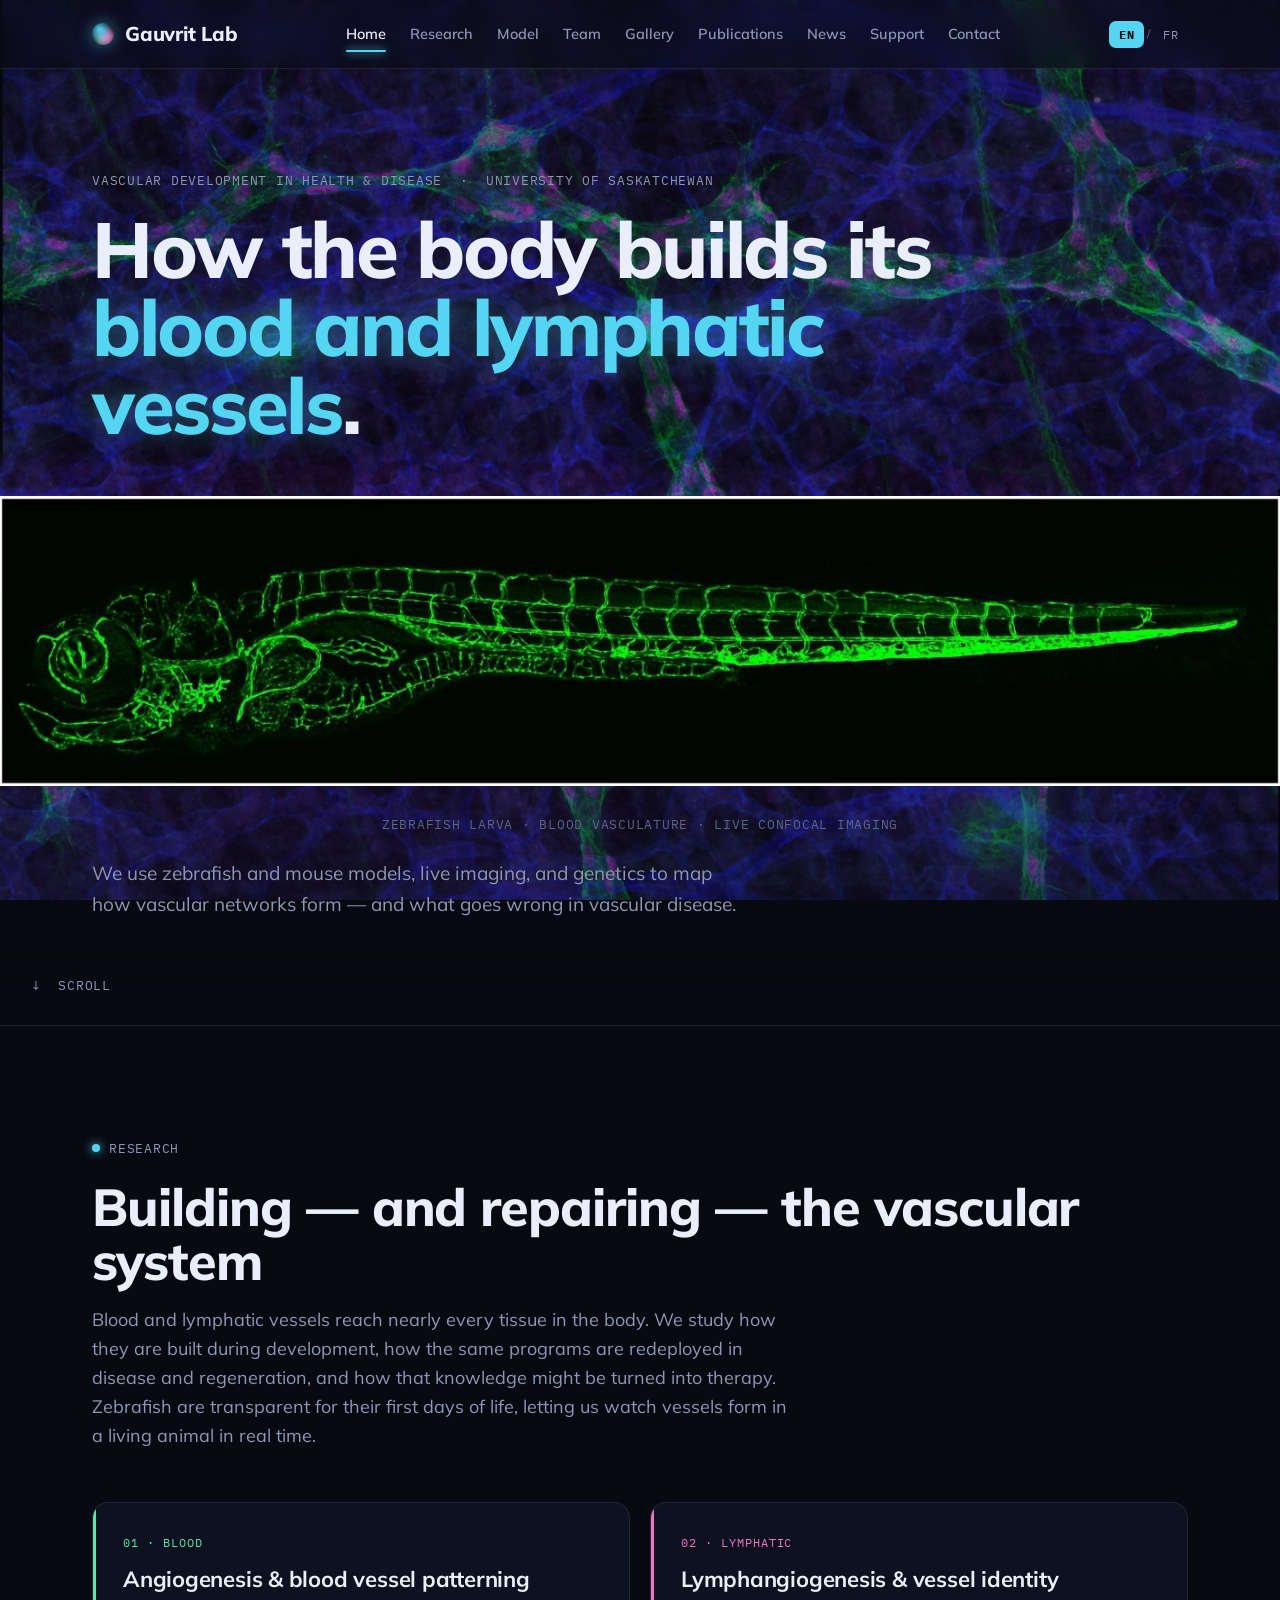
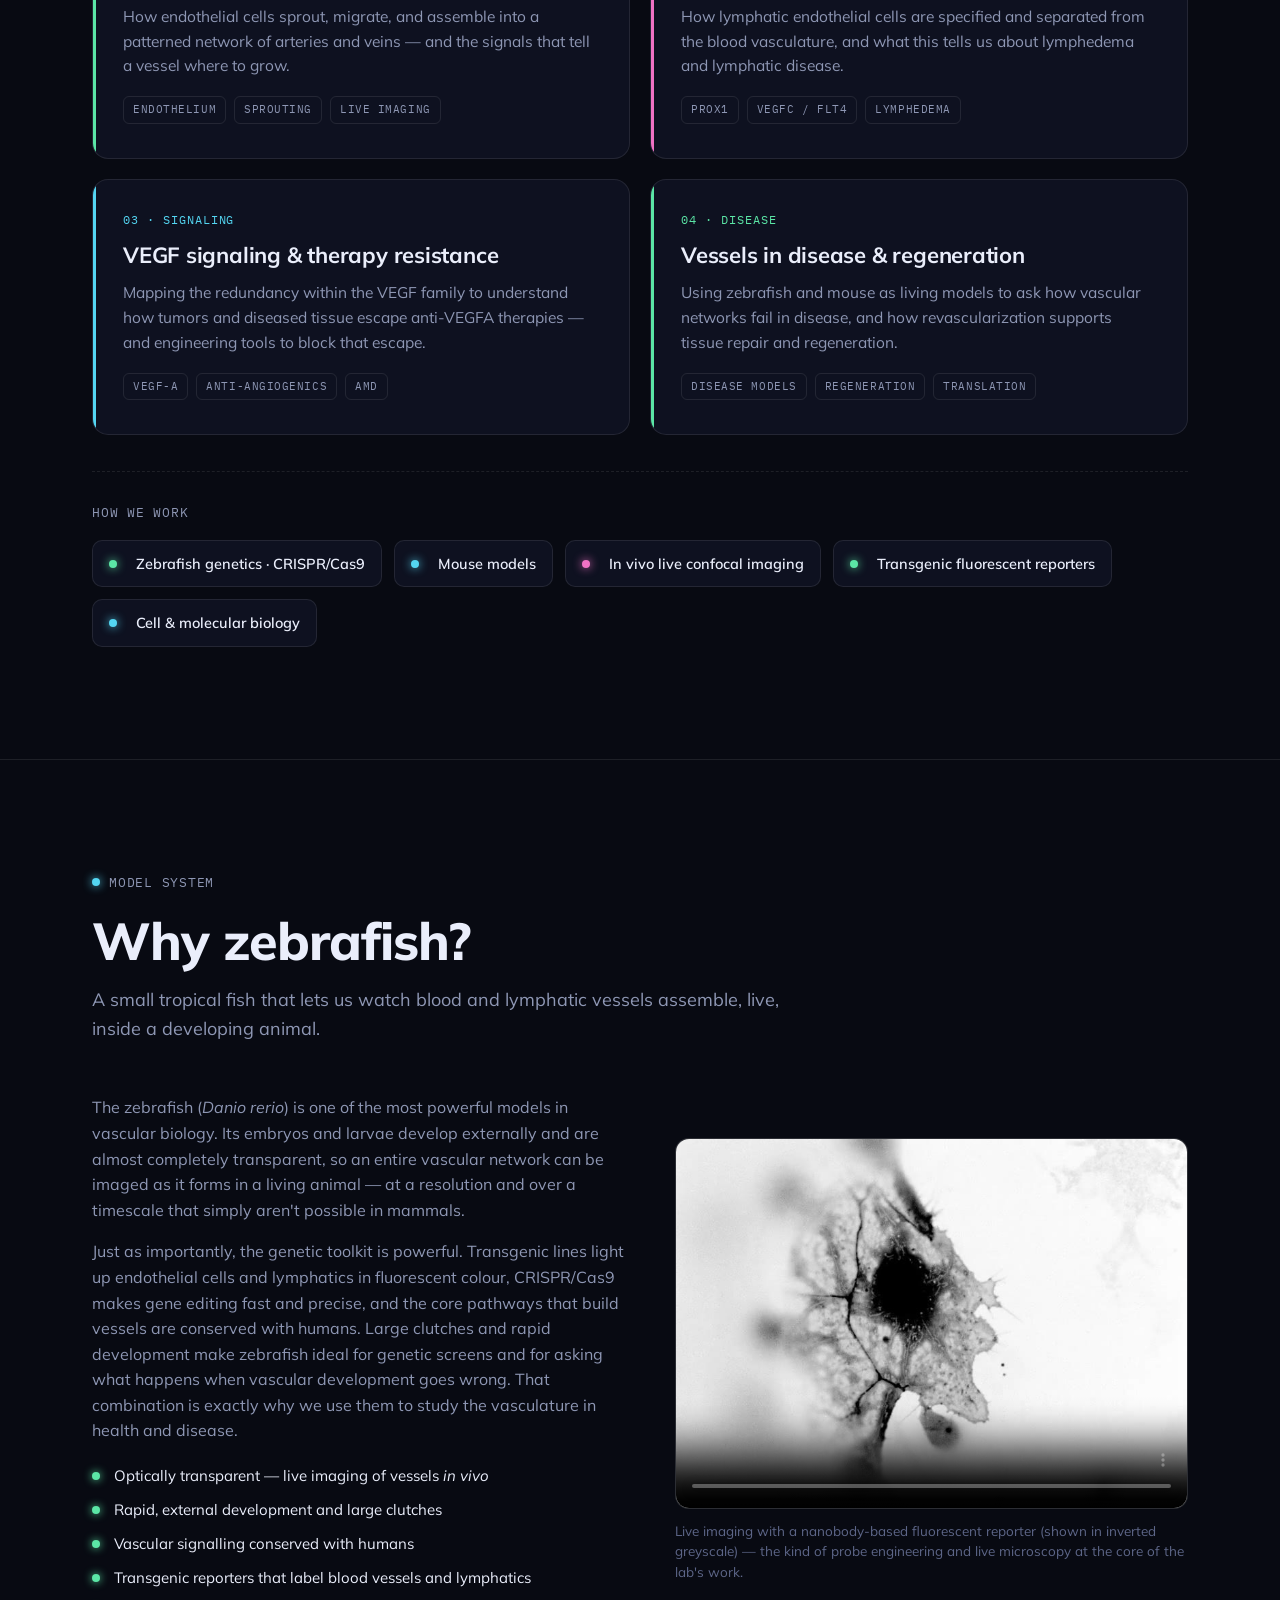
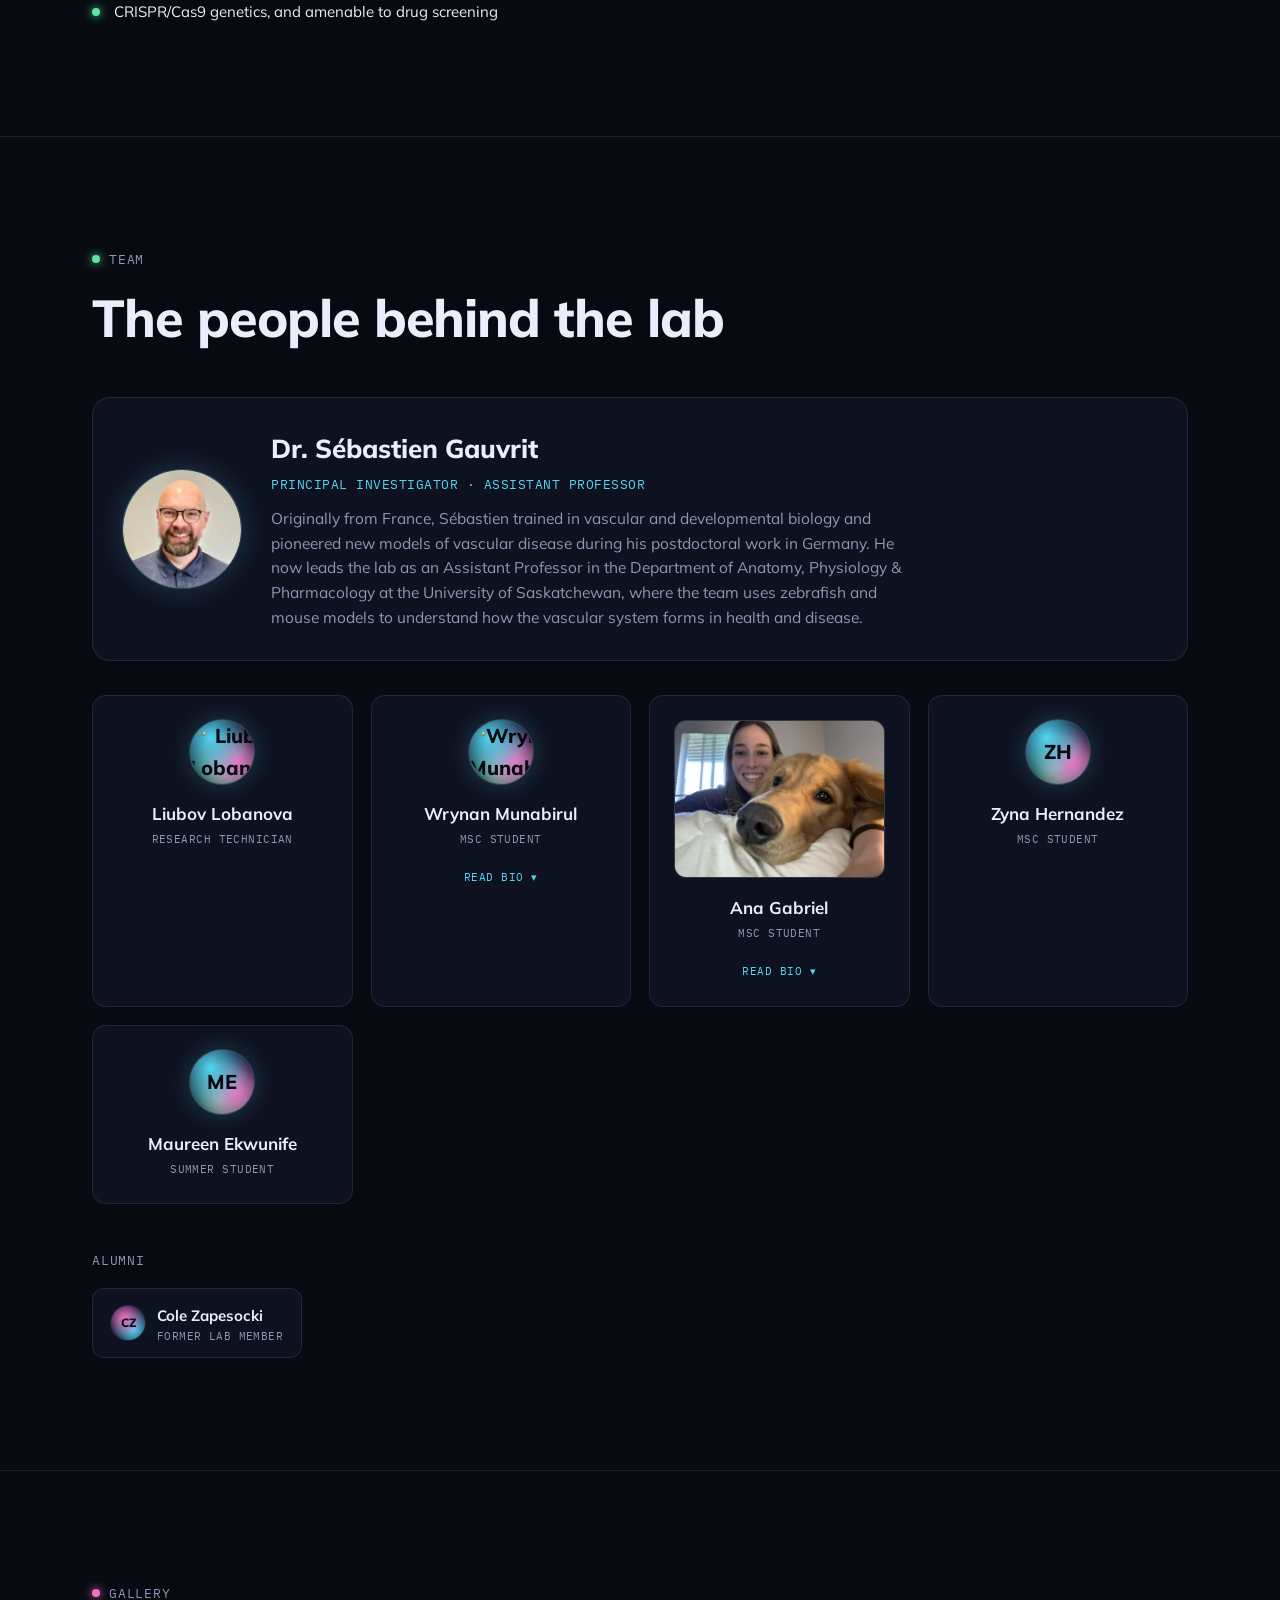
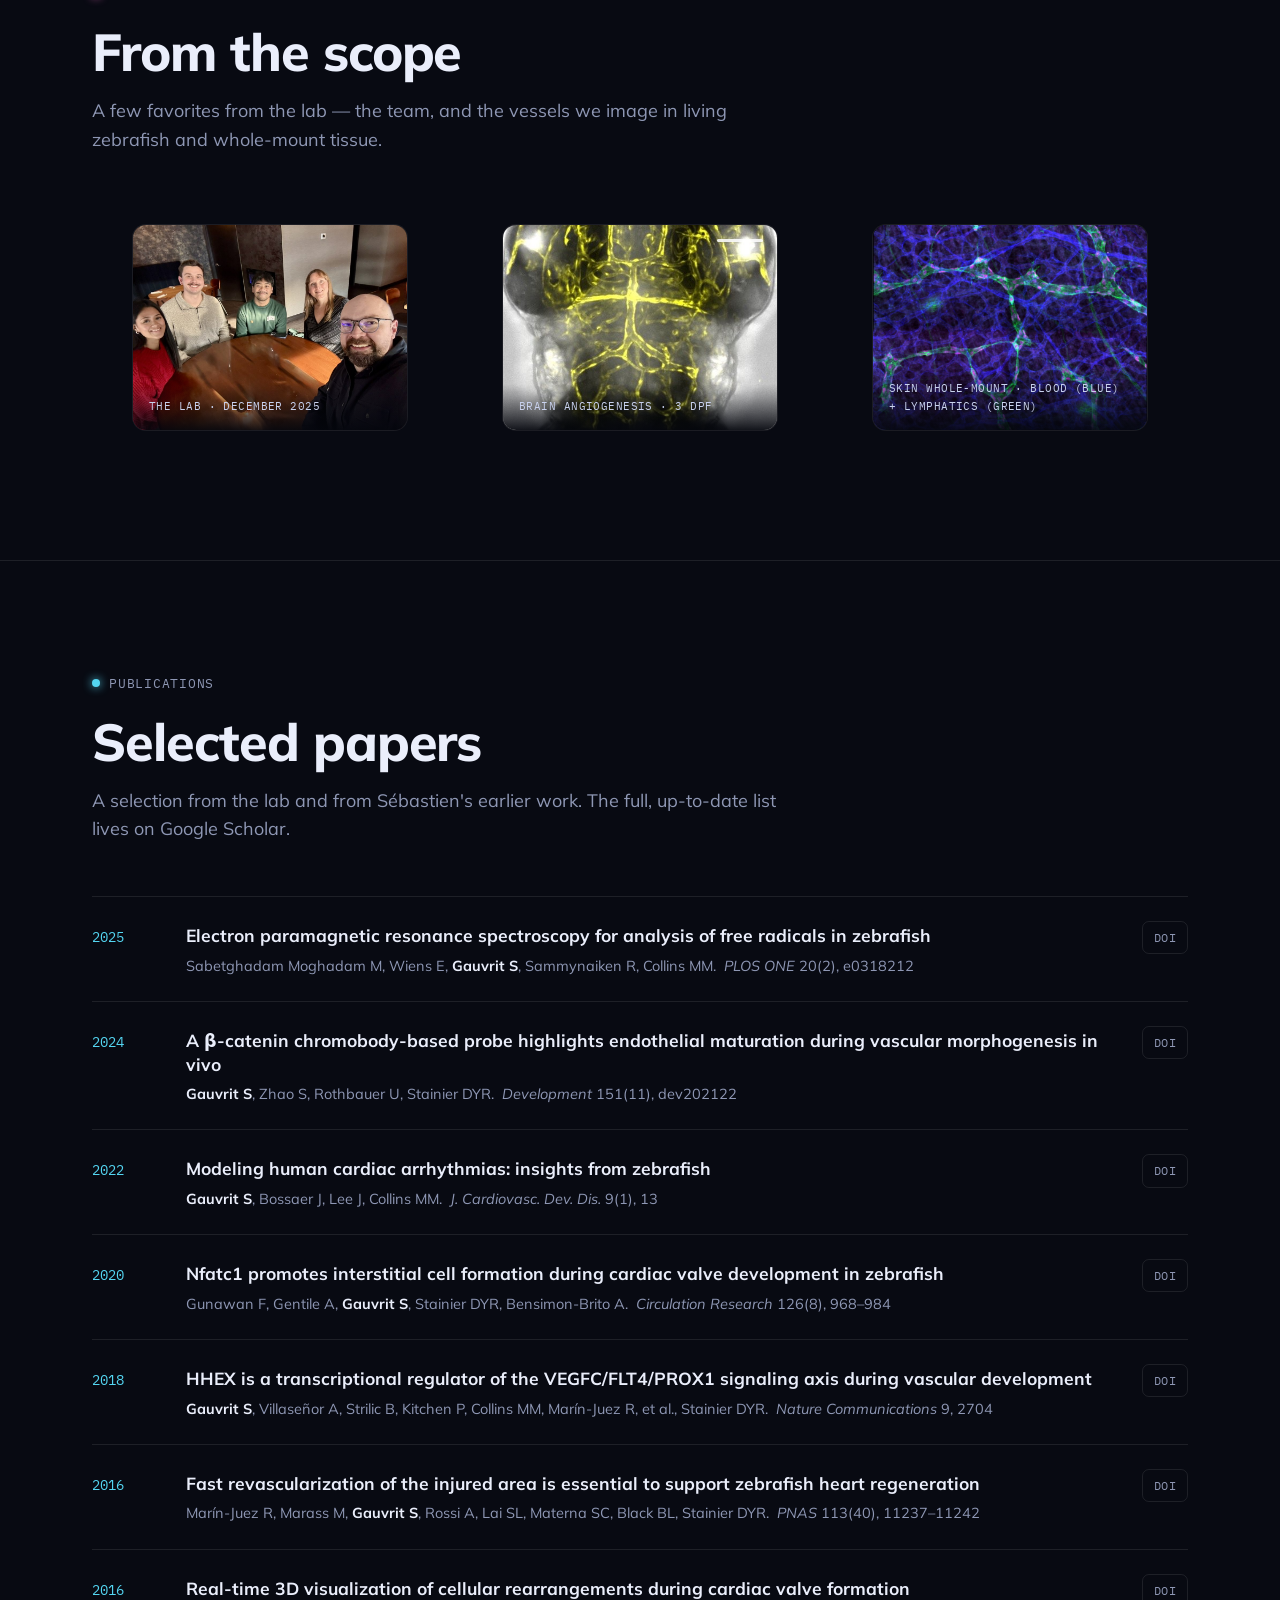
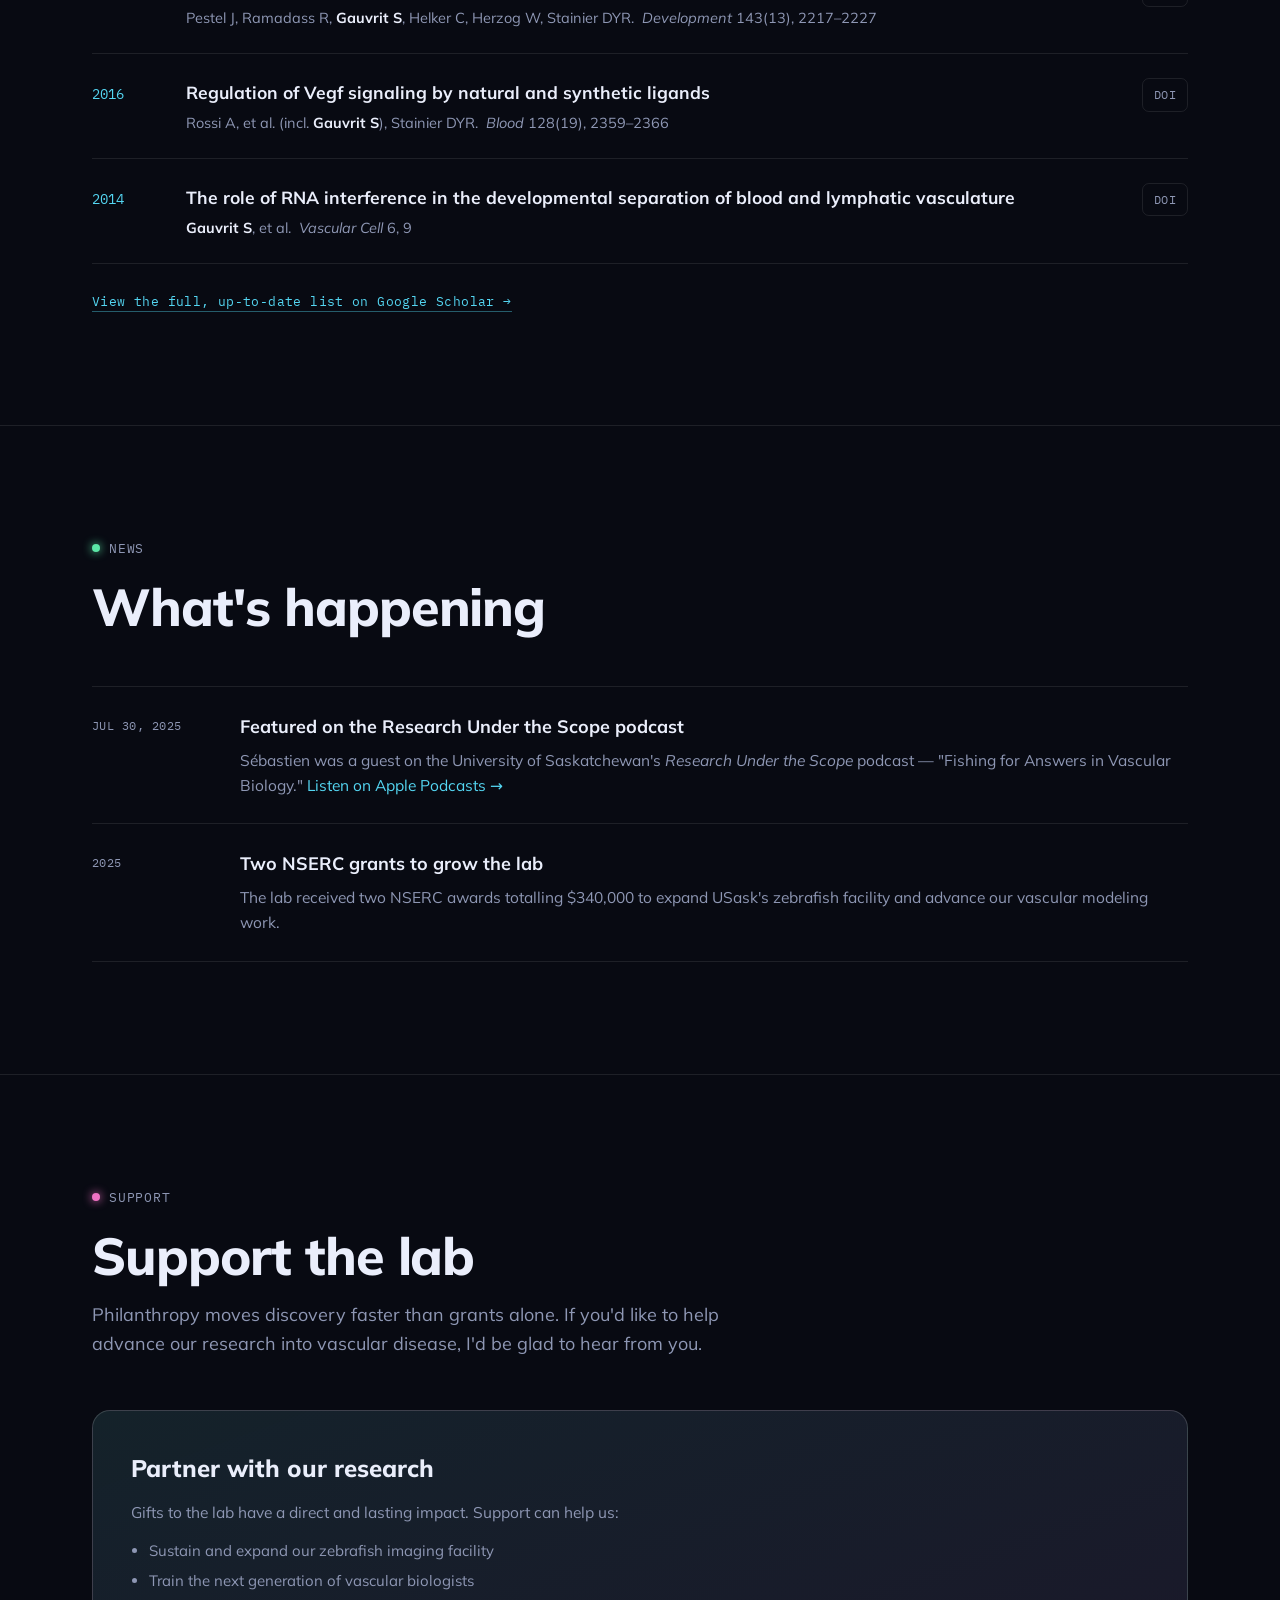
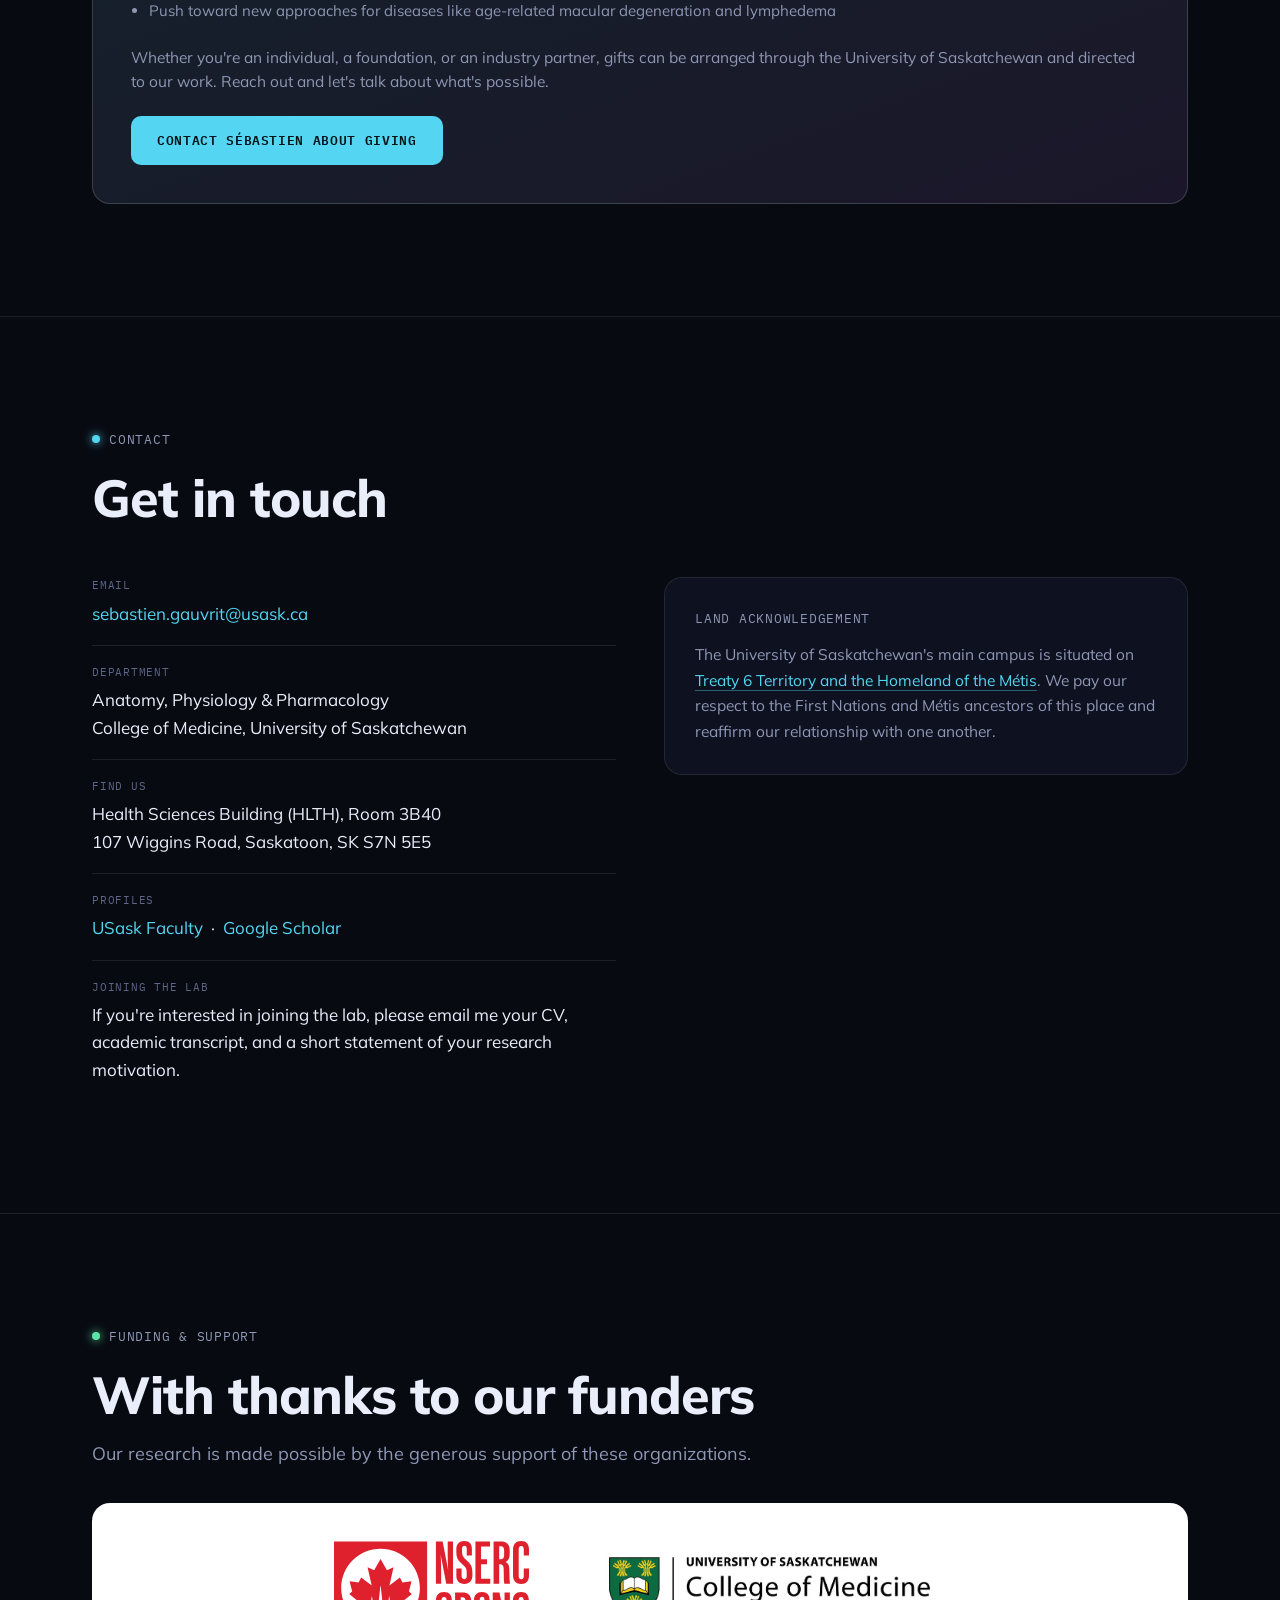
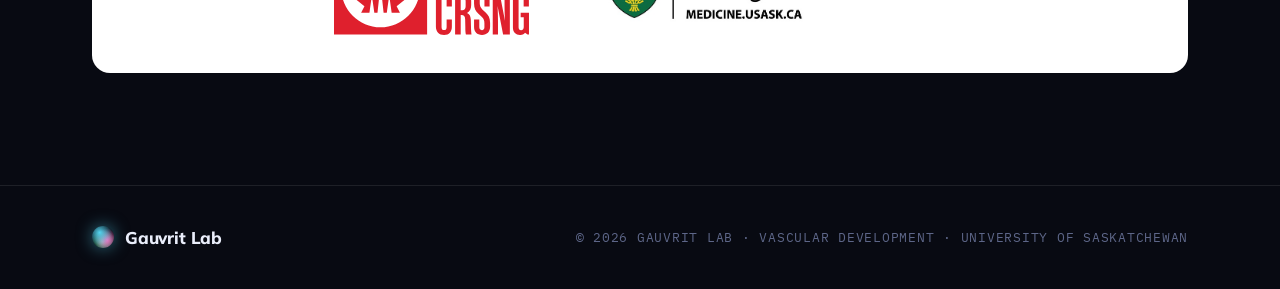
==== index.html @ e169f452 "Add files via upload" ====
<!DOCTYPE html>
<!--
  GAUVRIT LAB - Vascular Development in Health and Disease
  University of Saskatchewan, College of Medicine
  To edit the news, find the section labelled NEWS below and change the text inside each
  div with class "news". To add an item, copy one such block and paste it as the first one.
  Images are embedded directly in this file, so it works anywhere.
-->
<html lang="en">
<head>
<meta charset="UTF-8">
<meta name="viewport" content="width=device-width, initial-scale=1.0">
<title>Gauvrit Lab — Vascular Development in Health &amp; Disease · USask</title>
<link rel="preconnect" href="https://fonts.googleapis.com">
<link rel="preconnect" href="https://fonts.gstatic.com" crossorigin>
<link href="https://fonts.googleapis.com/css2?family=Mulish:wght@400;500;600;700;800&family=IBM+Plex+Mono:wght@400;500&display=swap" rel="stylesheet">
<style>
  :root{
    --bg:#080a12;--bg2:#0e1120;--bg3:#141831;
    --line:rgba(255,255,255,.09);--line-strong:rgba(255,255,255,.16);
    --text:#eaeefb;--muted:#8e97b4;--faint:#5d6688;
    --dapi:#54d6f2;--gfp:#5be6a6;--cherry:#f072c4;
    --display:'Avenir Next','Avenir','Mulish',system-ui,-apple-system,'Segoe UI',Roboto,sans-serif;
    --body:'Avenir Next','Avenir','Mulish',system-ui,-apple-system,'Segoe UI',Roboto,sans-serif;
    --mono:'IBM Plex Mono',ui-monospace,monospace;
    --wrap:1160px;
    --lymph:url("lymph.jpg");
  }
  *{box-sizing:border-box}
  html{scroll-behavior:smooth;background:var(--bg)}
  body{margin:0;background:transparent;color:var(--text);font-family:var(--body);font-size:17px;line-height:1.6;-webkit-font-smoothing:antialiased;overflow-x:hidden}
  a{color:inherit;text-decoration:none}
  img{max-width:100%;display:block}
  ::selection{background:var(--dapi);color:#04121a}
  .wrap{max-width:var(--wrap);margin:0 auto;padding:0 32px}
  .mono{font-family:var(--mono);font-size:12.5px;letter-spacing:.06em;text-transform:uppercase;color:var(--muted)}
  .dot{display:inline-block;width:8px;height:8px;border-radius:50%;vertical-align:middle;margin-right:9px}
  .dot.dapi{background:var(--dapi);box-shadow:0 0 10px var(--dapi)}
  .dot.gfp{background:var(--gfp);box-shadow:0 0 10px var(--gfp)}
  .dot.cherry{background:var(--cherry);box-shadow:0 0 10px var(--cherry)}
  .eyebrow{display:flex;align-items:center;margin-bottom:22px}
  h2.title{font-family:var(--display);font-weight:800;font-size:clamp(30px,4.4vw,52px);line-height:1.04;letter-spacing:-.02em;margin:0 0 18px}
  .lede{color:var(--muted);font-size:18px;max-width:64ch;margin:0}

  header.nav{position:sticky;top:0;z-index:60;backdrop-filter:blur(14px);background:rgba(8,10,18,.72);border-bottom:1px solid var(--line)}
  .nav-in{display:flex;align-items:center;justify-content:space-between;height:68px;gap:18px}
  .brand{font-family:var(--display);font-weight:800;font-size:20px;letter-spacing:-.01em;display:flex;align-items:center;gap:11px;flex:none}
  .brand .seal{width:22px;height:22px;border-radius:50%;flex:none;background:radial-gradient(circle at 35% 30%,var(--dapi),transparent 60%),radial-gradient(circle at 68% 64%,var(--cherry),transparent 58%),radial-gradient(circle at 50% 70%,var(--gfp),transparent 62%);box-shadow:0 0 16px rgba(84,214,242,.5)}
  nav.links{display:flex;gap:2px}
  nav.links a{font-size:14.5px;font-weight:600;color:var(--muted);padding:8px 11px;border-radius:8px;position:relative;transition:color .2s;white-space:nowrap}
  .lang-toggle{display:flex;align-items:center;gap:3px;flex:none}
  .lang-toggle button{font-family:var(--mono);font-size:12px;letter-spacing:.04em;color:var(--muted);padding:5px 9px;border-radius:7px;border:1px solid transparent;background:none;cursor:pointer;transition:.2s}
  .lang-toggle button:hover{color:var(--text)}
  .lang-toggle button[aria-pressed="true"]{color:var(--bg);background:var(--dapi);font-weight:700}
  .lang-toggle .lang-sep{color:var(--faint);font-size:12px}
  nav.links a:hover{color:var(--text)}
  nav.links a.active{color:var(--text)}
  nav.links a.active::after{content:"";position:absolute;left:11px;right:11px;bottom:2px;height:2px;border-radius:2px;background:var(--dapi);box-shadow:0 0 8px var(--dapi)}

  .hero{position:relative;min-height:92vh;display:flex;flex-direction:column;justify-content:center;gap:24px;overflow:hidden;padding:96px 0 72px}
  .scope{position:absolute;inset:0;z-index:0}
  .channel{position:absolute;inset:-15%;filter:blur(38px);mix-blend-mode:screen;transition:opacity .5s ease;will-change:transform}
  .channel.dapi{background:radial-gradient(closest-side,rgba(84,214,242,.9),transparent 70%) 18% 34%/280px 280px no-repeat,radial-gradient(closest-side,rgba(84,214,242,.7),transparent 70%) 62% 22%/220px 220px no-repeat,radial-gradient(closest-side,rgba(84,214,242,.8),transparent 70%) 78% 70%/320px 320px no-repeat,radial-gradient(closest-side,rgba(84,214,242,.6),transparent 70%) 40% 78%/200px 200px no-repeat;animation:drift1 26s ease-in-out infinite alternate}
  .channel.gfp{background:radial-gradient(closest-side,rgba(91,230,166,.85),transparent 70%) 30% 30%/300px 300px no-repeat,radial-gradient(closest-side,rgba(91,230,166,.6),transparent 70%) 70% 40%/240px 240px no-repeat,radial-gradient(closest-side,rgba(91,230,166,.75),transparent 70%) 52% 76%/280px 280px no-repeat;animation:drift2 30s ease-in-out infinite alternate}
  .channel.cherry{background:radial-gradient(closest-side,rgba(240,114,196,.85),transparent 70%) 24% 60%/260px 260px no-repeat,radial-gradient(closest-side,rgba(240,114,196,.65),transparent 70%) 66% 64%/300px 300px no-repeat,radial-gradient(closest-side,rgba(240,114,196,.7),transparent 70%) 80% 28%/200px 200px no-repeat;animation:drift3 34s ease-in-out infinite alternate}
  .nuclei{position:absolute;inset:0;mix-blend-mode:screen;opacity:.9;background:radial-gradient(circle,rgba(190,240,255,.9) 0,transparent 2px) 19% 35%/3px 3px no-repeat,radial-gradient(circle,rgba(190,240,255,.8) 0,transparent 2px) 63% 23%/3px 3px no-repeat,radial-gradient(circle,rgba(190,240,255,.85) 0,transparent 2px) 79% 71%/3px 3px no-repeat,radial-gradient(circle,rgba(190,240,255,.7) 0,transparent 2px) 41% 79%/3px 3px no-repeat,radial-gradient(circle,rgba(190,240,255,.8) 0,transparent 2px) 31% 31%/3px 3px no-repeat}
  .vignette{position:absolute;inset:0;z-index:1;pointer-events:none;background:radial-gradient(circle at 52% 46%,transparent 30%,rgba(8,10,18,.55) 70%,var(--bg) 100%)}
  .scope.off-dapi .dapi{opacity:0}.scope.off-gfp .gfp{opacity:0}.scope.off-cherry .cherry{opacity:0}
  .hero-in{position:relative;z-index:2;width:100%}
  .hero h1{font-family:var(--display);font-weight:800;font-size:clamp(38px,6.2vw,78px);line-height:1.0;letter-spacing:-.03em;margin:18px 0 24px;max-width:18ch}
  .hero h1 em{font-style:normal;color:var(--dapi);text-shadow:0 0 30px rgba(84,214,242,.4)}
  .hero p.sub{font-size:19px;color:var(--muted);max-width:60ch;margin:0 0 34px}
  .chips{display:flex;gap:10px;flex-wrap:wrap;align-items:center}
  .chips .chip-label{font-family:var(--mono);font-size:11px;letter-spacing:.1em;color:var(--faint);text-transform:uppercase;margin-right:4px}
  .chip{font-family:var(--mono);font-size:12px;letter-spacing:.02em;padding:8px 14px;border-radius:999px;cursor:pointer;background:var(--bg3);border:1px solid var(--line-strong);color:var(--text);display:inline-flex;align-items:center;transition:all .2s}
  .chip:hover{border-color:var(--faint)}
  .chip[aria-pressed="false"]{opacity:.45;color:var(--muted)}
  .chip[aria-pressed="false"] .dot{box-shadow:none;opacity:.5}
  .chip:focus-visible{outline:2px solid var(--dapi);outline-offset:2px}
  .chan-legend{font-family:var(--mono);font-size:10.5px;letter-spacing:.05em;color:var(--faint);margin-top:12px;text-transform:uppercase}
  .scroll-cue{position:absolute;left:32px;bottom:30px;z-index:2}

  .section{padding:112px 0;border-top:1px solid var(--line);position:relative}
  .section-head{margin-bottom:52px}

  .proj-grid{display:grid;grid-template-columns:repeat(2,1fr);gap:20px}
  .proj{background:var(--bg2);border:1px solid var(--line);border-radius:16px;padding:30px 30px 34px;position:relative;overflow:hidden;transition:border-color .25s,transform .25s}
  .proj::before{content:"";position:absolute;left:0;top:0;bottom:0;width:3px;background:var(--accent)}
  .proj:hover{border-color:var(--line-strong);transform:translateY(-3px)}
  .proj .pid{font-family:var(--mono);font-size:12px;color:var(--accent);letter-spacing:.08em}
  .proj h3{font-family:var(--display);font-weight:700;font-size:22px;letter-spacing:-.01em;margin:14px 0 12px;line-height:1.15}
  .proj p{color:var(--muted);font-size:15.5px;margin:0 0 18px}
  .proj .tags{display:flex;gap:8px;flex-wrap:wrap}
  .tag{font-family:var(--mono);font-size:11px;text-transform:uppercase;letter-spacing:.05em;color:var(--muted);border:1px solid var(--line);border-radius:6px;padding:4px 9px}
  .approaches{margin-top:36px;border-top:1px dashed var(--line);padding-top:30px}
  .approaches .mono{margin-bottom:18px;display:block}
  .appr-row{display:flex;flex-wrap:wrap;gap:12px}
  .appr{display:flex;align-items:center;gap:10px;background:var(--bg2);border:1px solid var(--line);border-radius:10px;padding:11px 16px;font-size:14.5px;font-weight:600}

  .pi-card{display:flex;gap:30px;align-items:center;background:var(--bg2);border:1px solid var(--line);border-radius:18px;padding:30px;margin-bottom:34px;flex-wrap:wrap}
  .avatar{width:84px;height:84px;border-radius:50%;flex:none;display:grid;place-items:center;font-family:var(--display);font-weight:800;font-size:24px;color:var(--bg);background:radial-gradient(circle at 32% 28%,var(--dapi),transparent 62%),radial-gradient(circle at 70% 66%,var(--cherry),transparent 60%),radial-gradient(circle at 50% 74%,var(--gfp),transparent 64%),var(--bg3);box-shadow:0 0 0 1px var(--line-strong),0 0 24px rgba(84,214,242,.25)}
  .avatar.photo{overflow:hidden}
  .avatar.photo img{width:100%;height:100%;object-fit:cover;border-radius:50%}
  .pi-card .avatar.photo{width:118px;height:118px;box-shadow:0 0 0 1px var(--line-strong),0 0 30px rgba(84,214,242,.22)}
  .pi-card .who{flex:1;min-width:240px}
  .pi-card h3{font-family:var(--display);font-weight:800;font-size:26px;margin:0 0 4px}
  .pi-card .role{font-family:var(--mono);font-size:12.5px;color:var(--dapi);letter-spacing:.04em;text-transform:uppercase;margin-bottom:12px}
  .pi-card p{color:var(--muted);font-size:15.5px;margin:0;max-width:70ch}
  .members-grid{display:grid;grid-template-columns:repeat(4,1fr);gap:18px}
  .member{background:var(--bg2);border:1px solid var(--line);border-radius:14px;padding:24px;text-align:center;transition:border-color .25s}
  .member:hover{border-color:var(--line-strong)}
  .member .avatar{margin:0 auto 16px;width:64px;height:64px;font-size:20px}
  .member .full-photo{width:100%;height:auto;display:block;border-radius:12px;margin:0 auto 16px;border:1px solid var(--line-strong)}
  .member h4{font-family:var(--display);font-weight:700;font-size:17px;margin:0 0 4px}
  .member .role{font-family:var(--mono);font-size:11px;color:var(--muted);text-transform:uppercase;letter-spacing:.04em}
  .alumni{margin-top:46px}
  .alumni .mono{display:block;margin-bottom:18px}
  .alum-row{display:flex;flex-wrap:wrap;gap:12px}
  .alum{display:flex;align-items:center;gap:12px;background:var(--bg2);border:1px solid var(--line);border-radius:12px;padding:12px 18px}
  .alum .ring{width:34px;height:34px;border-radius:50%;flex:none;display:grid;place-items:center;font-family:var(--display);font-weight:800;font-size:12px;color:var(--bg);background:radial-gradient(circle at 40% 35%,var(--cherry),transparent 65%),radial-gradient(circle at 65% 70%,var(--dapi),transparent 65%),var(--bg3);box-shadow:0 0 0 1px var(--line)}
  .alum b{font-weight:700;font-size:15px}
  .alum span{display:block;font-family:var(--mono);font-size:10.5px;color:var(--muted);text-transform:uppercase;letter-spacing:.04em}

  .gallery-feature{position:relative;border-radius:14px;overflow:hidden;border:1px solid var(--line);margin-bottom:14px}
  .gallery-feature img{width:100%;display:block}
  .gallery-feature .cap,.plate .cap{position:absolute;left:0;right:0;bottom:0;padding:14px 16px;z-index:2;background:linear-gradient(transparent,rgba(4,6,13,.92));font-family:var(--mono);font-size:11px;letter-spacing:.04em;color:#c9d2ee;text-transform:uppercase}
  .gallery-grid{display:grid;grid-template-columns:repeat(3,1fr);gap:14px}
  .plate{position:relative;border-radius:14px;overflow:hidden;border:1px solid var(--line);aspect-ratio:4/3;background:#04060d;cursor:zoom-in}
  .plate::after{content:"⤢";position:absolute;top:10px;left:12px;z-index:3;font-size:14px;color:#fff;opacity:0;transition:opacity .2s;text-shadow:0 1px 4px rgba(0,0,0,.7)}
  .plate:hover::after{opacity:.85}
  .lightbox{position:fixed;inset:0;z-index:200;display:none;align-items:center;justify-content:center;background:rgba(4,6,13,.93);backdrop-filter:blur(6px);padding:24px;cursor:zoom-out}
  .lightbox.open{display:flex}
  .lightbox img{max-width:96vw;max-height:92vh;border-radius:10px;border:1px solid var(--line-strong);box-shadow:0 24px 70px rgba(0,0,0,.6)}
  .lightbox .lb-close{position:fixed;top:18px;right:22px;font-family:var(--mono);font-size:13px;letter-spacing:.05em;text-transform:uppercase;color:#cdd6f0;border:1px solid var(--line-strong);border-radius:8px;padding:8px 13px;background:rgba(8,10,18,.5)}
  .plate .field{position:absolute;inset:0;filter:blur(8px)}
  .plate img{position:absolute;inset:0;width:100%;height:100%;object-fit:cover}
  .plate .scalebar{position:absolute;right:14px;top:14px;z-index:2;width:46px;height:3px;background:#fff;opacity:.85;border-radius:2px}
  .plate .scalebar span{position:absolute;right:0;top:7px;font-family:var(--mono);font-size:9px;color:#fff;opacity:.85}

  .pub{display:grid;grid-template-columns:70px 1fr auto;gap:24px;align-items:baseline;padding:24px 0;border-top:1px solid var(--line)}
  .pub:last-of-type{border-bottom:1px solid var(--line)}
  .pub .yr{font-family:var(--mono);font-size:14px;color:var(--dapi)}
  .pub .cite h4{font-weight:700;font-size:17.5px;margin:0 0 6px;line-height:1.35}
  .pub .cite .auth{color:var(--muted);font-size:14.5px}
  .pub .cite .auth b{color:var(--text);font-weight:700}
  .pub .cite .venue{font-style:italic;color:var(--muted)}
  .pub .links a{font-family:var(--mono);font-size:12px;letter-spacing:.04em;color:var(--muted);border:1px solid var(--line);border-radius:7px;padding:6px 11px;white-space:nowrap;transition:all .2s;display:inline-block}
  .pub .links a:hover{color:var(--text);border-color:var(--dapi)}
  .scholar-link{margin-top:28px;font-family:var(--mono);font-size:13px;letter-spacing:.03em}
  .scholar-link a{color:var(--dapi);border-bottom:1px solid rgba(84,214,242,.4);padding-bottom:1px}

  .news-list{display:grid;gap:0}
  .news{display:grid;grid-template-columns:120px 1fr;gap:28px;padding:26px 0;border-top:1px solid var(--line)}
  .news:last-child{border-bottom:1px solid var(--line)}
  .news .when{font-family:var(--mono);font-size:12px;color:var(--muted);text-transform:uppercase;letter-spacing:.04em;padding-top:3px}
  .news h4{margin:0 0 6px;font-family:var(--display);font-weight:700;font-size:18px}
  .news p{margin:0;color:var(--muted);font-size:15.5px}

  .panel{background:linear-gradient(160deg,rgba(91,230,166,.08),rgba(240,114,196,.06)),var(--bg2);border:1px solid var(--line-strong);border-radius:18px;padding:38px}
  .panel h3{font-family:var(--display);font-weight:800;font-size:24px;margin:0 0 12px}
  .panel p{color:var(--muted);font-size:15.5px;margin:0 0 14px}
  .panel ul{margin:0 0 22px;padding-left:18px;color:var(--muted);font-size:15px}
  .panel ul li{margin-bottom:6px}
  .btn{font-family:var(--mono);font-size:13px;letter-spacing:.05em;text-transform:uppercase;cursor:pointer;background:var(--dapi);color:#04121a;border:none;border-radius:10px;padding:14px 26px;font-weight:600;display:inline-block;transition:transform .15s,box-shadow .2s}
  .btn:hover{transform:translateY(-1px);box-shadow:0 8px 24px rgba(84,214,242,.3)}

  .contact-grid{display:grid;grid-template-columns:1fr 1fr;gap:48px}
  .contact-info .row{padding:18px 0;border-top:1px solid var(--line)}
  .contact-info .row:first-of-type{border-top:none;padding-top:0}
  .contact-info .k{font-family:var(--mono);font-size:11px;text-transform:uppercase;letter-spacing:.07em;color:var(--faint);margin-bottom:5px}
  .contact-info .v{font-size:17px}
  .contact-info .v a{color:var(--dapi)}
  .contact-info .v a:hover{text-decoration:underline}
  .landack{background:var(--bg2);border:1px solid var(--line);border-radius:18px;padding:30px;align-self:start}
  .landack .mono{display:block;margin-bottom:14px}
  .landack p{margin:0;color:var(--muted);font-size:15.5px;line-height:1.65}
  .landack a{color:var(--dapi);border-bottom:1px solid rgba(84,214,242,.4)}
  .landack a:hover{border-color:var(--dapi)}
  .page-bg{position:fixed;inset:0;z-index:-1;background:var(--lymph) center/cover;filter:brightness(1.12) saturate(1.2)}
  .page-bg::after{content:"";position:absolute;inset:0;background:linear-gradient(180deg,rgba(8,10,18,.5),rgba(8,10,18,.62))}
  .hero::before{content:"";position:absolute;inset:0;z-index:1;pointer-events:none;background:linear-gradient(180deg,rgba(8,10,18,.4),transparent 26%,transparent 72%,rgba(8,10,18,.45))}
  .hero-larva{position:relative;z-index:2;width:100vw;left:50%;transform:translateX(-50%);margin:4px 0 0}
  .hero-larva img{width:100%;display:block;mix-blend-mode:screen}
  .hero-cap{position:relative;z-index:2;text-align:center;color:var(--faint);margin-top:4px}
  .funding-card{background:#fff;border-radius:18px;padding:38px 56px;display:flex;gap:64px;align-items:center;justify-content:center;flex-wrap:wrap}
  .funding-card img{height:94px;width:auto}
  @media (max-width:520px){.funding-card{flex-direction:column;gap:26px;padding:28px}.funding-card img{height:auto;max-width:80%;width:auto}}

  footer{border-top:1px solid var(--line);padding:38px 0}
  .foot-in{display:flex;justify-content:space-between;align-items:center;flex-wrap:wrap;gap:16px}
  footer .mono{color:var(--faint)}
  footer a:hover{color:var(--text)}

  .fish-grid{display:grid;grid-template-columns:1.05fr 1fr;gap:44px;align-items:center}
  .fish-copy p{color:var(--muted);font-size:16px;margin:0 0 16px}
  .fish-points{list-style:none;padding:0;margin:20px 0 0;display:flex;flex-direction:column;gap:10px}
  .fish-points li{position:relative;padding-left:22px;color:var(--text);font-size:15px}
  .fish-points li::before{content:"";position:absolute;left:0;top:.5em;width:8px;height:8px;border-radius:50%;background:var(--gfp);box-shadow:0 0 9px var(--gfp)}
  .fish-video{margin:0}
  .fish-video video{width:100%;display:block;border-radius:14px;border:1px solid var(--line-strong);background:#04060d}
  .fish-video figcaption{margin-top:12px;color:var(--faint);font-size:13.5px;line-height:1.5}
  .m-bio{margin-top:12px}
  .m-bio summary{font-family:var(--mono);font-size:10.5px;letter-spacing:.05em;text-transform:uppercase;color:var(--dapi);cursor:pointer;list-style:none;display:inline-block}
  .m-bio summary::-webkit-details-marker{display:none}
  .m-bio summary::after{content:" \25BE"}
  .m-bio[open] summary::after{content:" \25B4"}
  .m-bio p{color:var(--muted);font-size:13px;line-height:1.55;margin:11px 0 0;text-align:left}
  @media (max-width:820px){.fish-grid{grid-template-columns:1fr;gap:28px}}

  .reveal{opacity:0;transform:translateY(22px);transition:opacity .7s ease,transform .7s ease}
  .reveal.in{opacity:1;transform:none}
  @keyframes drift1{from{transform:translate(0,0)}to{transform:translate(34px,-26px)}}
  @keyframes drift2{from{transform:translate(0,0)}to{transform:translate(-30px,24px)}}
  @keyframes drift3{from{transform:translate(0,0)}to{transform:translate(22px,30px)}}
  @media (prefers-reduced-motion:reduce){html{scroll-behavior:auto}.channel{animation:none!important}.reveal{transition:none;opacity:1;transform:none}}

  @media (max-width:880px){
    .nav-in{flex-direction:column;height:auto;gap:8px;padding:11px 0}
    nav.links{width:100%;overflow-x:auto;justify-content:flex-start;-webkit-overflow-scrolling:touch;scrollbar-width:none}
    nav.links::-webkit-scrollbar{display:none}
    .proj-grid,.contact-grid{grid-template-columns:1fr}
    .members-grid{grid-template-columns:repeat(2,1fr)}
    .gallery-grid{grid-template-columns:repeat(2,1fr)}
    .pub{grid-template-columns:50px 1fr;gap:14px}
    .pub .links{grid-column:2}
    .news{grid-template-columns:1fr;gap:6px}
    .section{padding:80px 0}
    .wrap{padding:0 22px}
    .scroll-cue{display:none}
  }
  @media (max-width:520px){.members-grid,.gallery-grid{grid-template-columns:1fr}}
</style>
</head>
<body>
<div class="page-bg" aria-hidden="true"></div>

<header class="nav">
  <div class="wrap nav-in">
    <a class="brand" href="#home"><span class="seal"></span>Gauvrit Lab</a>
    <nav class="links" aria-label="Primary">
      <a href="#home" data-i18n="nav.home">Home</a>
      <a href="#research" data-i18n="nav.research">Research</a>
      <a href="#zebrafish" data-i18n="nav.model">Model</a>
      <a href="#team" data-i18n="nav.team">Team</a>
      <a href="#gallery" data-i18n="nav.gallery">Gallery</a>
      <a href="#publications" data-i18n="nav.publications">Publications</a>
      <a href="#news" data-i18n="nav.news">News</a>
      <a href="#support" data-i18n="nav.support">Support</a>
      <a href="#contact" data-i18n="nav.contact">Contact</a>
    </nav>
    <div class="lang-toggle" role="group" aria-label="Language / Langue">
      <button type="button" data-lang-btn="en" aria-pressed="true">EN</button>
      <span class="lang-sep">/</span>
      <button type="button" data-lang-btn="fr" aria-pressed="false">FR</button>
    </div>
  </div>
</header>

<!-- ===== HOME ===== -->
<section class="hero" id="home">
  <div class="wrap hero-in">
    <span class="mono" data-i18n="hero.eyebrow">Vascular Development in Health &amp; Disease &nbsp;·&nbsp; University of Saskatchewan</span>
    <h1 data-i18n="hero.h1">How the body builds its <em>blood and lymphatic vessels</em>.</h1>
  </div>

  <figure class="hero-larva">
    <img loading="lazy" decoding="async" src="larva.jpg" alt="Whole zebrafish larva with fluorescently labelled blood vasculature">
  </figure>
  <div class="hero-cap mono" data-i18n="hero.cap">Zebrafish larva · blood vasculature · live confocal imaging</div>

  <div class="wrap hero-in">
    <p class="sub" data-i18n="hero.sub">We use zebrafish and mouse models, live imaging, and genetics to map how vascular networks form — and what goes wrong in vascular disease.</p>
  </div>
  <div class="scroll-cue mono" data-i18n="hero.scroll">↓ &nbsp;Scroll</div>
</section>

<!-- ===== RESEARCH ===== -->
<section class="section" id="research">
  <div class="wrap">
    <div class="section-head reveal">
      <div class="eyebrow"><span class="dot dapi"></span><span class="mono" data-i18n="res.eyebrow">Research</span></div>
      <h2 class="title" data-i18n="res.title">Building — and repairing — the vascular system</h2>
      <p class="lede" data-i18n="res.lede">Blood and lymphatic vessels reach nearly every tissue in the body. We study how they are built during development, how the same programs are redeployed in disease and regeneration, and how that knowledge might be turned into therapy. Zebrafish are transparent for their first days of life, letting us watch vessels form in a living animal in real time.</p>
    </div>
    <div class="proj-grid">
      <article class="proj reveal" style="--accent:var(--gfp)">
        <div class="pid" data-i18n="res.pid1">01 · BLOOD</div>
        <h3 data-i18n="res.h3_1">Angiogenesis &amp; blood vessel patterning</h3>
        <p data-i18n="res.p1">How endothelial cells sprout, migrate, and assemble into a patterned network of arteries and veins — and the signals that tell a vessel where to grow.</p>
        <div class="tags"><span class="tag" data-i18n="res.tag.endo">Endothelium</span><span class="tag" data-i18n="res.tag.sprout">Sprouting</span><span class="tag" data-i18n="res.tag.live">Live imaging</span></div>
      </article>
      <article class="proj reveal" style="--accent:var(--cherry)">
        <div class="pid" data-i18n="res.pid2">02 · LYMPHATIC</div>
        <h3 data-i18n="res.h3_2">Lymphangiogenesis &amp; vessel identity</h3>
        <p data-i18n="res.p2">How lymphatic endothelial cells are specified and separated from the blood vasculature, and what this tells us about lymphedema and lymphatic disease.</p>
        <div class="tags"><span class="tag">PROX1</span><span class="tag">VEGFC / FLT4</span><span class="tag" data-i18n="res.tag.lymphedema">Lymphedema</span></div>
      </article>
      <article class="proj reveal" style="--accent:var(--dapi)">
        <div class="pid" data-i18n="res.pid3">03 · SIGNALING</div>
        <h3 data-i18n="res.h3_3">VEGF signaling &amp; therapy resistance</h3>
        <p data-i18n="res.p3">Mapping the redundancy within the VEGF family to understand how tumors and diseased tissue escape anti-VEGFA therapies — and engineering tools to block that escape.</p>
        <div class="tags"><span class="tag">VEGF-A</span><span class="tag" data-i18n="res.tag.antiang">Anti-angiogenics</span><span class="tag" data-i18n="res.tag.amd">AMD</span></div>
      </article>
      <article class="proj reveal" style="--accent:var(--gfp)">
        <div class="pid" data-i18n="res.pid4">04 · DISEASE</div>
        <h3 data-i18n="res.h3_4">Vessels in disease &amp; regeneration</h3>
        <p data-i18n="res.p4">Using zebrafish and mouse as living models to ask how vascular networks fail in disease, and how revascularization supports tissue repair and regeneration.</p>
        <div class="tags"><span class="tag" data-i18n="res.tag.dmod">Disease models</span><span class="tag" data-i18n="res.tag.regen">Regeneration</span><span class="tag" data-i18n="res.tag.transl">Translation</span></div>
      </article>
    </div>
    <div class="approaches reveal">
      <span class="mono" data-i18n="res.howwework">How we work</span>
      <div class="appr-row">
        <div class="appr" data-i18n="res.appr1"><span class="dot gfp"></span>Zebrafish genetics &middot; CRISPR/Cas9</div>
        <div class="appr" data-i18n="res.appr2"><span class="dot dapi"></span>Mouse models</div>
        <div class="appr" data-i18n="res.appr3"><span class="dot cherry"></span>In vivo live confocal imaging</div>
        <div class="appr" data-i18n="res.appr4"><span class="dot gfp"></span>Transgenic fluorescent reporters</div>
        <div class="appr" data-i18n="res.appr5"><span class="dot dapi"></span>Cell &amp; molecular biology</div>
      </div>
    </div>
  </div>
</section>

<!-- ===== WHY ZEBRAFISH ===== -->
<section class="section" id="zebrafish">
  <div class="wrap">
    <div class="section-head reveal">
      <div class="eyebrow"><span class="dot dapi"></span><span class="mono" data-i18n="zf.eyebrow">Model system</span></div>
      <h2 class="title" data-i18n="zf.title">Why zebrafish?</h2>
      <p class="lede" data-i18n="zf.lede">A small tropical fish that lets us watch blood and lymphatic vessels assemble, live, inside a developing animal.</p>
    </div>
    <div class="fish-grid">
      <div class="fish-copy reveal">
        <p data-i18n="zf.p1">The zebrafish (<em>Danio rerio</em>) is one of the most powerful models in vascular biology. Its embryos and larvae develop externally and are almost completely transparent, so an entire vascular network can be imaged as it forms in a living animal — at a resolution and over a timescale that simply aren't possible in mammals.</p>
        <p data-i18n="zf.p2">Just as importantly, the genetic toolkit is powerful. Transgenic lines light up endothelial cells and lymphatics in fluorescent colour, CRISPR/Cas9 makes gene editing fast and precise, and the core pathways that build vessels are conserved with humans. Large clutches and rapid development make zebrafish ideal for genetic screens and for asking what happens when vascular development goes wrong. That combination is exactly why we use them to study the vasculature in health and disease.</p>
        <ul class="fish-points">
          <li data-i18n="zf.li1">Optically transparent &mdash; live imaging of vessels <em>in vivo</em></li>
          <li data-i18n="zf.li2">Rapid, external development and large clutches</li>
          <li data-i18n="zf.li3">Vascular signalling conserved with humans</li>
          <li data-i18n="zf.li4">Transgenic reporters that label blood vessels and lymphatics</li>
          <li data-i18n="zf.li5">CRISPR/Cas9 genetics, and amenable to drug screening</li>
        </ul>
      </div>
      <figure class="fish-video reveal">
        <video controls muted loop playsinline preload="metadata" poster="nanobody-poster.jpg">
          <source src="nanobody.mp4" type="video/mp4">
          Your browser doesn&rsquo;t support embedded video.
        </video>
        <figcaption data-i18n="zf.figcap">Live imaging with a nanobody-based fluorescent reporter (shown in inverted greyscale) &mdash; the kind of probe engineering and live microscopy at the core of the lab's work.</figcaption>
      </figure>
    </div>
  </div>
</section>

<!-- ===== TEAM ===== -->
<section class="section" id="team">
  <div class="wrap">
    <div class="section-head reveal">
      <div class="eyebrow"><span class="dot gfp"></span><span class="mono" data-i18n="team.eyebrow">Team</span></div>
      <h2 class="title" data-i18n="team.title">The people behind the lab</h2>
    </div>
    <div class="pi-card reveal">
      <div class="avatar photo"><img loading="lazy" decoding="async" src="pi.jpg" alt="Dr. Sébastien Gauvrit"></div>
      <div class="who">
        <h3>Dr. Sébastien Gauvrit</h3>
        <div class="role" data-i18n="team.pi.role">Principal Investigator · Assistant Professor</div>
        <p data-i18n="team.pi.bio">Originally from France, Sébastien trained in vascular and developmental biology and pioneered new models of vascular disease during his postdoctoral work in Germany. He now leads the lab as an Assistant Professor in the Department of Anatomy, Physiology &amp; Pharmacology at the University of Saskatchewan, where the team uses zebrafish and mouse models to understand how the vascular system forms in health and disease.</p>
      </div>
    </div>
    <div class="members-grid">
      <div class="member reveal"><div class="avatar photo"><img loading="lazy" decoding="async" src="liubov.jpg" alt="Liubov Lobanova"></div><h4>Liubov Lobanova</h4><div class="role" data-i18n="team.role.tech">Research Technician</div></div>
      <div class="member reveal"><div class="avatar photo"><img loading="lazy" decoding="async" src="wrynan.jpg" alt="Wrynan Munabirul"></div><h4>Wrynan Munabirul</h4><div class="role" data-i18n="team.role.msc">MSc Student</div><details class="m-bio"><summary data-i18n="team.readbio">Read bio</summary><p data-i18n="team.wrynan.bio1">An international student from the Philippines, Wrynan holds a B.Sc. in Biochemistry with a specialization in computational bioinformatics and drug design. Before coming to Canada for his graduate studies, he served as a university instructor at his alma mater, teaching undergraduate chemistry courses to pre-medicine students. He also gained experience in agricultural chemistry laboratories, where he was involved in quality assurance testing.</p><p data-i18n="team.wrynan.bio2">Currently, Wrynan's research in the Gauvrit Lab focuses on identifying downstream signalling pathways that regulate vascular homeostasis and proliferation. He is also developing in silico prediction tools to support the design of alternative pharmacological inhibitors for pathological angiogenesis.</p></details></div>
      <div class="member reveal"><img class="full-photo" src="ana.jpg" alt="Ana Gabriel"><h4>Ana Gabriel</h4><div class="role" data-i18n="team.role.msc">MSc Student</div><details class="m-bio"><summary data-i18n="team.readbio">Read bio</summary><p data-i18n="team.ana.bio1">Ana and her four-legged furry monster are transplants from the U.S. An animal lover at heart, Ana completed her B.Sc. in Biology at Rockhurst University, where she fell in love with a plate of developing zebrafish embryos. She enjoys running (slowly) across the beautiful Saskatchewan prairies with her monster, who usually drags her for miles.</p><p data-i18n="team.ana.bio2">In the Gauvrit lab, Ana studies the influence of key genes in the development of the lymphatic system using both zebrafish and mice. She enjoys building the transgenic tools that will facilitate this project and sweet-talking bacteria into making the genes she wants.</p></details></div>
      <div class="member reveal"><div class="avatar">ZH</div><h4>Zyna Hernandez</h4><div class="role" data-i18n="team.role.msc">MSc Student</div></div>
      <div class="member reveal"><div class="avatar">ME</div><h4>Maureen Ekwunife</h4><div class="role" data-i18n="team.role.summer">Summer Student</div></div>
    </div>
    <div class="alumni reveal">
      <span class="mono" data-i18n="team.alumni">Alumni</span>
      <div class="alum-row">
        <div class="alum"><div class="ring">CZ</div><div><b>Cole Zapesocki</b><span data-i18n="team.alum.role">Former Lab Member</span></div></div>
      </div>
    </div>
  </div>
</section>

<!-- ===== GALLERY ===== -->
<section class="section" id="gallery">
  <div class="wrap">
    <div class="section-head reveal">
      <div class="eyebrow"><span class="dot cherry"></span><span class="mono" data-i18n="gal.eyebrow">Gallery</span></div>
      <h2 class="title" data-i18n="gal.title">From the scope</h2>
      <p class="lede" data-i18n="gal.lede">A few favorites from the lab — the team, and the vessels we image in living zebrafish and whole-mount tissue.</p>
    </div>
    <div class="gallery-grid">
      <figure class="plate reveal">
        <img loading="lazy" decoding="async" src="team.jpg" alt="The Gauvrit Lab team, December 2025">
        <div class="cap" data-i18n="gal.cap1">The lab · December 2025</div>
      </figure>
      <figure class="plate reveal">
        <img loading="lazy" decoding="async" src="brain.jpg" alt="Zebrafish brain angiogenesis at 3 dpf">
        <div class="scalebar"><span></span></div>
        <div class="cap" data-i18n="gal.cap2">Brain angiogenesis · 3 dpf</div>
      </figure>
      <figure class="plate reveal">
        <div class="field" style="background:var(--lymph) center/cover;filter:none"></div>
        <div class="cap" data-i18n="gal.cap3">Skin whole-mount · blood (blue) + lymphatics (green)</div>
      </figure>
    </div>
  </div>
</section>

<!-- ===== PUBLICATIONS ===== -->
<section class="section" id="publications">
  <div class="wrap">
    <div class="section-head reveal">
      <div class="eyebrow"><span class="dot dapi"></span><span class="mono" data-i18n="pub.eyebrow">Publications</span></div>
      <h2 class="title" data-i18n="pub.title">Selected papers</h2>
      <p class="lede" data-i18n="pub.lede">A selection from the lab and from Sébastien's earlier work. The full, up-to-date list lives on Google Scholar.</p>
    </div>
    <div class="pub-list reveal">
      <div class="pub">
        <div class="yr">2025</div>
        <div class="cite">
          <h4>Electron paramagnetic resonance spectroscopy for analysis of free radicals in zebrafish</h4>
          <div class="auth">Sabetghadam Moghadam M, Wiens E, <b>Gauvrit S</b>, Sammynaiken R, Collins MM. &nbsp;<span class="venue">PLOS ONE</span> 20(2), e0318212</div>
        </div>
        <div class="links"><a href="https://doi.org/10.1371/journal.pone.0318212" target="_blank" rel="noopener">DOI</a></div>
      </div>
      <div class="pub">
        <div class="yr">2024</div>
        <div class="cite">
          <h4>A β-catenin chromobody-based probe highlights endothelial maturation during vascular morphogenesis in vivo</h4>
          <div class="auth"><b>Gauvrit S</b>, Zhao S, Rothbauer U, Stainier DYR. &nbsp;<span class="venue">Development</span> 151(11), dev202122</div>
        </div>
        <div class="links"><a href="https://doi.org/10.1242/dev.202122" target="_blank" rel="noopener">DOI</a></div>
      </div>
      <div class="pub">
        <div class="yr">2022</div>
        <div class="cite">
          <h4>Modeling human cardiac arrhythmias: insights from zebrafish</h4>
          <div class="auth"><b>Gauvrit S</b>, Bossaer J, Lee J, Collins MM. &nbsp;<span class="venue">J. Cardiovasc. Dev. Dis.</span> 9(1), 13</div>
        </div>
        <div class="links"><a href="https://doi.org/10.3390/jcdd9010013" target="_blank" rel="noopener">DOI</a></div>
      </div>
      <div class="pub">
        <div class="yr">2020</div>
        <div class="cite">
          <h4>Nfatc1 promotes interstitial cell formation during cardiac valve development in zebrafish</h4>
          <div class="auth">Gunawan F, Gentile A, <b>Gauvrit S</b>, Stainier DYR, Bensimon-Brito A. &nbsp;<span class="venue">Circulation Research</span> 126(8), 968–984</div>
        </div>
        <div class="links"><a href="https://doi.org/10.1161/CIRCRESAHA.119.315992" target="_blank" rel="noopener">DOI</a></div>
      </div>
      <div class="pub">
        <div class="yr">2018</div>
        <div class="cite">
          <h4>HHEX is a transcriptional regulator of the VEGFC/FLT4/PROX1 signaling axis during vascular development</h4>
          <div class="auth"><b>Gauvrit S</b>, Villaseñor A, Strilic B, Kitchen P, Collins MM, Marín-Juez R, et al., Stainier DYR. &nbsp;<span class="venue">Nature Communications</span> 9, 2704</div>
        </div>
        <div class="links"><a href="https://doi.org/10.1038/s41467-018-05039-1" target="_blank" rel="noopener">DOI</a></div>
      </div>
      <div class="pub">
        <div class="yr">2016</div>
        <div class="cite">
          <h4>Fast revascularization of the injured area is essential to support zebrafish heart regeneration</h4>
          <div class="auth">Marín-Juez R, Marass M, <b>Gauvrit S</b>, Rossi A, Lai SL, Materna SC, Black BL, Stainier DYR. &nbsp;<span class="venue">PNAS</span> 113(40), 11237–11242</div>
        </div>
        <div class="links"><a href="https://doi.org/10.1073/pnas.1605431113" target="_blank" rel="noopener">DOI</a></div>
      </div>
      <div class="pub">
        <div class="yr">2016</div>
        <div class="cite">
          <h4>Real-time 3D visualization of cellular rearrangements during cardiac valve formation</h4>
          <div class="auth">Pestel J, Ramadass R, <b>Gauvrit S</b>, Helker C, Herzog W, Stainier DYR. &nbsp;<span class="venue">Development</span> 143(13), 2217–2227</div>
        </div>
        <div class="links"><a href="https://doi.org/10.1242/dev.133272" target="_blank" rel="noopener">DOI</a></div>
      </div>
      <div class="pub">
        <div class="yr">2016</div>
        <div class="cite">
          <h4>Regulation of Vegf signaling by natural and synthetic ligands</h4>
          <div class="auth">Rossi A, et al. (incl. <b>Gauvrit S</b>), Stainier DYR. &nbsp;<span class="venue">Blood</span> 128(19), 2359–2366</div>
        </div>
        <div class="links"><a href="https://doi.org/10.1182/blood-2016-04-711192" target="_blank" rel="noopener">DOI</a></div>
      </div>
      <div class="pub">
        <div class="yr">2014</div>
        <div class="cite">
          <h4>The role of RNA interference in the developmental separation of blood and lymphatic vasculature</h4>
          <div class="auth"><b>Gauvrit S</b>, et al. &nbsp;<span class="venue">Vascular Cell</span> 6, 9</div>
        </div>
        <div class="links"><a href="https://doi.org/10.1186/2045-824X-6-9" target="_blank" rel="noopener">DOI</a></div>
      </div>
    </div>
    <div class="scholar-link reveal">
      <a href="https://scholar.google.ca/citations?user=0uYah5cAAAAJ&hl=en" target="_blank" rel="noopener" data-i18n="pub.scholar">View the full, up-to-date list on Google Scholar →</a>
    </div>
  </div>
</section>

<!-- ===== NEWS ===== -->
<section class="section" id="news">
  <div class="wrap">
    <div class="section-head reveal">
      <div class="eyebrow"><span class="dot gfp"></span><span class="mono" data-i18n="news.eyebrow">News</span></div>
      <h2 class="title" data-i18n="news.title">What's happening</h2>
    </div>
    <div class="news-list reveal">

      <div class="news">
        <div class="when" data-i18n="news1.when">Jul 30, 2025</div>
        <div>
          <h4 data-i18n="news1.h4">Featured on the Research Under the Scope podcast</h4>
          <p data-i18n="news1.p">Sébastien was a guest on the University of Saskatchewan's <em>Research Under the Scope</em> podcast — "Fishing for Answers in Vascular Biology." <a href="https://podcasts.apple.com/us/podcast/dr-s%C3%A9bastien-gauvrit-fishing-for-answers-in-vascular/id1513240190?i=1000719766009" target="_blank" rel="noopener" style="color:var(--dapi)">Listen on Apple Podcasts →</a></p>
        </div>
      </div>

      <div class="news">
        <div class="when">2025</div>
        <div>
          <h4 data-i18n="news2.h4">Two NSERC grants to grow the lab</h4>
          <p data-i18n="news2.p">The lab received two NSERC awards totalling $340,000 to expand USask's zebrafish facility and advance our vascular modeling work.</p>
        </div>
      </div>

    </div>
  </div>
</section>

<!-- ===== SUPPORT ===== -->
<section class="section" id="support">
  <div class="wrap">
    <div class="section-head reveal">
      <div class="eyebrow"><span class="dot cherry"></span><span class="mono" data-i18n="sup.eyebrow">Support</span></div>
      <h2 class="title" data-i18n="sup.title">Support the lab</h2>
      <p class="lede" data-i18n="sup.lede">Philanthropy moves discovery faster than grants alone. If you'd like to help advance our research into vascular disease, I'd be glad to hear from you.</p>
    </div>
    <div class="panel reveal">
      <h3 data-i18n="sup.h3">Partner with our research</h3>
      <p data-i18n="sup.p1">Gifts to the lab have a direct and lasting impact. Support can help us:</p>
      <ul>
        <li data-i18n="sup.li1">Sustain and expand our zebrafish imaging facility</li>
        <li data-i18n="sup.li2">Train the next generation of vascular biologists</li>
        <li data-i18n="sup.li3">Push toward new approaches for diseases like age-related macular degeneration and lymphedema</li>
      </ul>
      <p style="margin-bottom:22px" data-i18n="sup.p2">Whether you're an individual, a foundation, or an industry partner, gifts can be arranged through the University of Saskatchewan and directed to our work. Reach out and let's talk about what's possible.</p>
      <a class="btn" href="mailto:sebastien.gauvrit@usask.ca?subject=Supporting%20the%20Gauvrit%20Lab" data-i18n="sup.btn">Contact Sébastien about giving</a>
    </div>
  </div>
</section>

<!-- ===== CONTACT ===== -->
<section class="section" id="contact">
  <div class="wrap">
    <div class="section-head reveal">
      <div class="eyebrow"><span class="dot dapi"></span><span class="mono" data-i18n="con.eyebrow">Contact</span></div>
      <h2 class="title" data-i18n="con.title">Get in touch</h2>
    </div>
    <div class="contact-grid">
      <div class="contact-info reveal">
        <div class="row"><div class="k" data-i18n="con.k.email">Email</div><div class="v"><a href="mailto:sebastien.gauvrit@usask.ca">sebastien.gauvrit@usask.ca</a></div></div>
        <div class="row"><div class="k" data-i18n="con.k.dept">Department</div><div class="v" data-i18n="con.v.dept">Anatomy, Physiology &amp; Pharmacology<br>College of Medicine, University of Saskatchewan</div></div>
        <div class="row"><div class="k" data-i18n="con.k.find">Find us</div><div class="v" data-i18n="con.v.find">Health Sciences Building (HLTH), Room 3B40<br>107 Wiggins Road, Saskatoon, SK&nbsp;S7N&nbsp;5E5</div></div>
        <div class="row"><div class="k" data-i18n="con.k.profiles">Profiles</div><div class="v"><a href="https://medicine.usask.ca/profiles/anatomy-physiology-pharmacology/sebastien-gauvrit.php" target="_blank" rel="noopener" data-i18n="con.usaskfac">USask Faculty</a> &nbsp;·&nbsp; <a href="https://scholar.google.ca/citations?user=0uYah5cAAAAJ&hl=en" target="_blank" rel="noopener">Google Scholar</a></div></div>
        <div class="row"><div class="k" data-i18n="con.k.join">Joining the lab</div><div class="v" data-i18n="con.v.join">If you're interested in joining the lab, please email me your CV, academic transcript, and a short statement of your research motivation.</div></div>
      </div>
      <div class="landack reveal">
        <span class="mono" data-i18n="con.land.title">Land Acknowledgement</span>
        <p data-i18n="con.land.p2">The University of Saskatchewan's main campus is situated on <a href="https://indigenous.usask.ca/indigenization-reconciliation/Land-Acknowledgement.php" target="_blank" rel="noopener">Treaty 6 Territory and the Homeland of the Métis</a>. We pay our respect to the First Nations and Métis ancestors of this place and reaffirm our relationship with one another.</p>
      </div>
    </div>
  </div>
</section>

<!-- ===== FUNDING ===== -->
<section class="section" id="funding">
  <div class="wrap">
    <div class="section-head reveal" style="margin-bottom:34px">
      <div class="eyebrow"><span class="dot gfp"></span><span class="mono" data-i18n="fund.eyebrow">Funding &amp; Support</span></div>
      <h2 class="title" data-i18n="fund.title">With thanks to our funders</h2>
      <p class="lede" data-i18n="fund.lede">Our research is made possible by the generous support of these organizations.</p>
    </div>
    <div class="funding-card reveal">
      <img loading="lazy" decoding="async" src="nserc.svg" alt="Natural Sciences and Engineering Research Council of Canada (NSERC / CRSNG)">
      <img loading="lazy" decoding="async" src="usask.jpg" alt="University of Saskatchewan, College of Medicine">
    </div>
  </div>
</section>

<footer>
  <div class="wrap foot-in">
    <span class="brand" style="font-size:17px"><span class="seal"></span>Gauvrit Lab</span>
    <span class="mono">© <span id="yr"></span> Gauvrit Lab · Vascular Development · University of Saskatchewan</span>
  </div>
</footer>

<div class="lightbox" id="lightbox" aria-hidden="true">
  <span class="lb-close">Close ✕</span>
  <img alt="Enlarged gallery image">
</div>

<script>
  const scope = document.getElementById('scope');
  document.querySelectorAll('.chip').forEach(chip=>{
    chip.addEventListener('click',()=>{
      const ch = chip.dataset.ch;
      const on = chip.getAttribute('aria-pressed')==='true';
      chip.setAttribute('aria-pressed', String(!on));
      scope.classList.toggle('off-'+ch, on);
    });
  });
  const reduce = window.matchMedia('(prefers-reduced-motion:reduce)').matches;
  if(!reduce){
    const io = new IntersectionObserver((entries)=>{entries.forEach(e=>{if(e.isIntersecting){e.target.classList.add('in');io.unobserve(e.target);}});},{threshold:.12});
    document.querySelectorAll('.reveal').forEach(el=>io.observe(el));
  } else { document.querySelectorAll('.reveal').forEach(el=>el.classList.add('in')); }
  const navLinks=[...document.querySelectorAll('nav.links a')];
  const sections=navLinks.map(a=>document.querySelector(a.getAttribute('href')));
  const spy=new IntersectionObserver((entries)=>{entries.forEach(e=>{if(e.isIntersecting){navLinks.forEach(a=>a.classList.toggle('active',a.getAttribute('href')==='#'+e.target.id));}});},{rootMargin:'-45% 0px -50% 0px'});
  sections.forEach(s=>s&&spy.observe(s));
  document.getElementById('yr').textContent=new Date().getFullYear();

  // Click-to-enlarge gallery
  const lb=document.getElementById('lightbox'), lbImg=lb.querySelector('img');
  function openLB(src){ if(!src) return; lbImg.src=src; lb.classList.add('open'); document.body.style.overflow='hidden'; }
  function closeLB(){ lb.classList.remove('open'); lbImg.removeAttribute('src'); document.body.style.overflow=''; }
  document.querySelectorAll('.plate').forEach(p=>{
    p.addEventListener('click',()=>{
      const img=p.querySelector('img');
      if(img){ openLB(img.currentSrc||img.src); return; }
      const field=p.querySelector('.field')||p;
      const m=getComputedStyle(field).backgroundImage.match(/url\(["']?(.*?)["']?\)/);
      if(m) openLB(m[1]);
    });
  });
  lb.addEventListener('click',closeLB);
  document.addEventListener('keydown',e=>{ if(e.key==='Escape') closeLB(); });
</script>
<script>
(function(){
  var FR = {"nav.home": "Accueil", "nav.research": "Recherche", "nav.model": "Modèle", "nav.team": "Équipe", "nav.gallery": "Galerie", "nav.publications": "Publications", "nav.news": "Actualités", "nav.support": "Soutien", "nav.contact": "Contact", "hero.eyebrow": "Développement vasculaire en santé et en maladie &nbsp;·&nbsp; Université de la Saskatchewan", "hero.h1": "Comment le corps construit ses <em>vaisseaux sanguins et lymphatiques</em>.", "hero.sub": "Nous utilisons des modèles de poisson-zèbre et de souris, l’imagerie en direct et la génétique pour cartographier la formation des réseaux vasculaires — et ce qui se dérègle dans les maladies vasculaires.", "hero.scroll": "↓ &nbsp;Défiler", "res.eyebrow": "Recherche", "res.title": "Construire — et réparer — le système vasculaire", "res.lede": "Les vaisseaux sanguins et lymphatiques atteignent presque tous les tissus du corps. Nous étudions comment ils se construisent au cours du développement, comment les mêmes programmes sont réutilisés dans la maladie et la régénération, et comment ces connaissances pourraient se traduire en traitements. Le poisson-zèbre est transparent durant ses premiers jours de vie, ce qui nous permet d’observer la formation des vaisseaux en temps réel chez un animal vivant.", "res.pid1": "01 · SANG", "res.h3_1": "Angiogenèse et organisation des vaisseaux sanguins", "res.p1": "Comment les cellules endothéliales bourgeonnent, migrent et s’assemblent en un réseau organisé d’artères et de veines — et les signaux qui indiquent à un vaisseau où croître.", "res.tag.endo": "Endothélium", "res.tag.sprout": "Bourgeonnement", "res.tag.live": "Imagerie en direct", "res.pid2": "02 · LYMPHATIQUE", "res.h3_2": "Lymphangiogenèse et identité des vaisseaux", "res.p2": "Comment les cellules endothéliales lymphatiques sont spécifiées et séparées de la vascularisation sanguine, et ce que cela nous apprend sur le lymphœdème et les maladies lymphatiques.", "res.tag.lymphedema": "Lymphœdème", "res.pid3": "03 · SIGNALISATION", "res.h3_3": "Signalisation VEGF et résistance aux traitements", "res.p3": "Cartographier la redondance au sein de la famille VEGF pour comprendre comment les tumeurs et les tissus malades échappent aux thérapies anti-VEGFA — et concevoir des outils pour bloquer cette échappée.", "res.tag.antiang": "Anti-angiogéniques", "res.tag.amd": "DMLA", "res.pid4": "04 · MALADIE", "res.h3_4": "Vaisseaux dans la maladie et la régénération", "res.p4": "Utiliser le poisson-zèbre et la souris comme modèles vivants pour comprendre comment les réseaux vasculaires défaillent dans la maladie, et comment la revascularisation soutient la réparation et la régénération des tissus.", "res.tag.dmod": "Modèles de maladie", "res.tag.regen": "Régénération", "res.tag.transl": "Application clinique", "res.howwework": "Notre approche", "res.appr1": "<span class=\"dot gfp\"></span>Génétique du poisson-zèbre &middot; CRISPR/Cas9", "res.appr2": "<span class=\"dot dapi\"></span>Modèles murins", "res.appr3": "<span class=\"dot cherry\"></span>Imagerie confocale in vivo en direct", "res.appr4": "<span class=\"dot gfp\"></span>Rapporteurs fluorescents transgéniques", "res.appr5": "<span class=\"dot dapi\"></span>Biologie cellulaire et moléculaire", "zf.eyebrow": "Système modèle", "zf.title": "Pourquoi le poisson-zèbre?", "zf.lede": "Un petit poisson tropical qui nous permet d’observer les vaisseaux sanguins et lymphatiques s’assembler, en direct, dans un animal en développement.", "zf.p1": "Le poisson-zèbre (<em>Danio rerio</em>) est l’un des modèles les plus puissants en biologie vasculaire. Ses embryons et ses larves se développent à l’extérieur et sont presque entièrement transparents, de sorte qu’un réseau vasculaire entier peut être imagé à mesure qu’il se forme dans un animal vivant — avec une résolution et sur une échelle de temps tout simplement impossibles chez les mammifères.", "zf.p2": "Tout aussi important, la boîte à outils génétique est puissante. Des lignées transgéniques font briller les cellules endothéliales et lymphatiques en couleurs fluorescentes, CRISPR/Cas9 rend l’édition génique rapide et précise, et les voies fondamentales qui construisent les vaisseaux sont conservées avec l’humain. De grandes pontes et un développement rapide font du poisson-zèbre un modèle idéal pour les criblages génétiques et pour étudier ce qui se passe lorsque le développement vasculaire se dérègle. C’est précisément pourquoi nous l’utilisons pour étudier la vascularisation en santé et en maladie.", "zf.li1": "Optiquement transparent &mdash; imagerie des vaisseaux <em>in vivo</em> en direct", "zf.li2": "Développement externe et rapide, et grandes pontes", "zf.li3": "Signalisation vasculaire conservée avec l’humain", "zf.li4": "Rapporteurs transgéniques marquant les vaisseaux sanguins et lymphatiques", "zf.li5": "Génétique CRISPR/Cas9, et adapté au criblage de médicaments", "zf.figcap": "Imagerie en direct avec un rapporteur fluorescent à base de nanocorps (présentée en niveaux de gris inversés) &mdash; le type d’ingénierie de sondes et de microscopie en direct au cœur des travaux du laboratoire.", "team.eyebrow": "Équipe", "team.title": "Les personnes derrière le laboratoire", "team.pi.role": "Chercheur principal · Professeur adjoint", "team.pi.bio": "Originaire de France, Sébastien s’est formé en biologie vasculaire et du développement et a mis au point de nouveaux modèles de maladie vasculaire au cours de ses travaux postdoctoraux en Allemagne. Il dirige aujourd’hui le laboratoire à titre de professeur adjoint au Département d’anatomie, de physiologie et de pharmacologie de l’Université de la Saskatchewan, où l’équipe utilise des modèles de poisson-zèbre et de souris pour comprendre comment le système vasculaire se forme en santé et en maladie.", "team.role.tech": "Technicienne de recherche", "team.role.summer": "Étudiante d’été", "team.readbio": "Lire la bio", "team.ana.bio1": "Ana et son petit monstre à fourrure à quatre pattes sont des transplantées des États-Unis. Amoureuse des animaux dans l’âme, Ana a obtenu son B.Sc. en biologie à l’Université Rockhurst, où elle est tombée sous le charme d’une boîte d’embryons de poisson-zèbre en développement. Elle aime courir (lentement) à travers les magnifiques prairies de la Saskatchewan avec son monstre, qui la traîne généralement sur des kilomètres.", "team.ana.bio2": "Au laboratoire Gauvrit, Ana étudie l’influence de gènes clés dans le développement du système lymphatique en utilisant à la fois le poisson-zèbre et la souris. Elle aime concevoir les outils transgéniques qui faciliteront ce projet et amadouer les bactéries pour qu’elles fabriquent les gènes qu’elle souhaite.", "team.alumni": "Anciens membres", "team.alum.role": "Ancien membre du laboratoire", "gal.eyebrow": "Galerie", "gal.title": "Au microscope", "gal.lede": "Quelques coups de cœur du laboratoire — l’équipe et les vaisseaux que nous imageons chez le poisson-zèbre vivant et en préparation entière.", "gal.cap1": "Le laboratoire · décembre 2025", "gal.cap2": "Angiogenèse cérébrale · 3 jpf", "gal.cap3": "Peau en préparation entière · sang (bleu) + lymphatiques (vert)", "pub.eyebrow": "Publications", "pub.title": "Articles choisis", "pub.lede": "Une sélection issue du laboratoire et des travaux antérieurs de Sébastien. La liste complète et à jour se trouve sur Google Scholar.", "pub.scholar": "Voir la liste complète et à jour sur Google Scholar →", "news.eyebrow": "Actualités", "news.title": "Quoi de neuf", "news1.when": "30 juil. 2025", "news1.h4": "À l’honneur dans le balado Research Under the Scope", "news1.p": "Sébastien a été l’invité du balado <em>Research Under the Scope</em> de l’Université de la Saskatchewan — «&nbsp;Fishing for Answers in Vascular Biology&nbsp;». <a href=\"https://podcasts.apple.com/us/podcast/dr-s%C3%A9bastien-gauvrit-fishing-for-answers-in-vascular/id1513240190?i=1000719766009\" target=\"_blank\" rel=\"noopener\" style=\"color:var(--dapi)\">Écouter sur Apple Podcasts →</a>", "news2.h4": "Deux subventions du CRSNG pour faire croître le laboratoire", "news2.p": "Le laboratoire a reçu deux subventions du CRSNG totalisant 340 000&nbsp;$ pour agrandir l’animalerie de poissons-zèbres de l’USask et faire progresser nos travaux de modélisation vasculaire.", "sup.eyebrow": "Soutien", "sup.title": "Soutenir le laboratoire", "sup.lede": "La philanthropie accélère la découverte plus que les subventions seules. Si vous souhaitez contribuer à faire avancer nos recherches sur les maladies vasculaires, ce serait un plaisir d’échanger avec vous.", "sup.h3": "Devenez partenaire de nos recherches", "sup.p1": "Les dons au laboratoire ont un impact direct et durable. Votre soutien peut nous aider à&nbsp;:", "sup.li1": "Maintenir et agrandir notre plateforme d’imagerie du poisson-zèbre", "sup.li2": "Former la prochaine génération de biologistes vasculaires", "sup.li3": "Faire progresser de nouvelles approches pour des maladies comme la dégénérescence maculaire liée à l’âge et le lymphœdème", "sup.p2": "Que vous soyez un particulier, une fondation ou un partenaire de l’industrie, les dons peuvent être organisés par l’entremise de l’Université de la Saskatchewan et affectés à nos travaux. Écrivez-nous et discutons de ce qui est possible.", "sup.btn": "Contacter Sébastien au sujet d’un don", "con.eyebrow": "Contact", "con.title": "Nous joindre", "con.k.email": "Courriel", "con.k.dept": "Département", "con.v.dept": "Anatomie, physiologie et pharmacologie<br>Collège de médecine, Université de la Saskatchewan", "con.k.find": "Nous trouver", "con.v.find": "Édifice des sciences de la santé (HLTH), bureau 3B40<br>107 Wiggins Road, Saskatoon (Saskatchewan)&nbsp;S7N&nbsp;5E5", "con.k.profiles": "Profils", "con.usaskfac": "Corps professoral USask", "con.k.join": "Se joindre au laboratoire", "con.v.join": "Si vous souhaitez vous joindre au laboratoire, veuillez m’envoyer par courriel votre CV, votre relevé de notes et une brève déclaration de vos motivations de recherche.", "con.land.title": "Reconnaissance territoriale", "con.land.p2": "Le campus principal de l’Université de la Saskatchewan est situé sur <a href=\"https://indigenous.usask.ca/indigenization-reconciliation/Land-Acknowledgement.php\" target=\"_blank\" rel=\"noopener\">le territoire visé par le Traité n&deg;&nbsp;6 et la patrie de la Nation métisse</a>. Nous rendons hommage aux ancêtres des Premières Nations et de la Nation métisse de ce lieu et réaffirmons nos relations les uns avec les autres.", "fund.eyebrow": "Financement et soutien", "fund.title": "Avec nos remerciements aux organismes qui nous soutiennent", "fund.lede": "Nos recherches sont rendues possibles grâce au généreux soutien de ces organisations.", "team.role.msc": "Étudiant(e) à la maîtrise", "hero.cap": "Larve de poisson-zèbre · vascularisation sanguine · imagerie confocale en direct", "team.wrynan.bio1": "Étudiant international originaire des Philippines, Wrynan détient un B.Sc. en biochimie avec une spécialisation en bio-informatique computationnelle et en conception de médicaments. Avant de venir au Canada pour ses études supérieures, il a été chargé de cours à son alma mater, où il enseignait des cours de chimie de premier cycle à des étudiants en pré-médecine. Il a aussi acquis de l’expérience dans des laboratoires de chimie agricole, où il participait aux essais d’assurance qualité.", "team.wrynan.bio2": "Au laboratoire Gauvrit, les recherches de Wrynan portent actuellement sur l’identification des voies de signalisation en aval qui régulent l’homéostasie et la prolifération vasculaires. Il développe également des outils de prédiction in silico pour soutenir la conception d’inhibiteurs pharmacologiques alternatifs contre l’angiogenèse pathologique."};
  var nodes = document.querySelectorAll('[data-i18n]');
  var EN = {};
  nodes.forEach(function(n){ EN[n.getAttribute('data-i18n')] = n.innerHTML; });
  function setLang(lang){
    document.documentElement.lang = lang;
    nodes.forEach(function(n){
      var k = n.getAttribute('data-i18n');
      var v = (lang === 'fr') ? (FR[k] !== undefined ? FR[k] : EN[k]) : EN[k];
      if (v !== undefined) n.innerHTML = v;
    });
    document.querySelectorAll('[data-lang-btn]').forEach(function(b){
      b.setAttribute('aria-pressed', String(b.getAttribute('data-lang-btn') === lang));
    });
    var y = document.getElementById('yr'); if (y) y.textContent = new Date().getFullYear();
  }
  document.querySelectorAll('[data-lang-btn]').forEach(function(b){
    b.addEventListener('click', function(){ setLang(b.getAttribute('data-lang-btn')); });
  });
  setLang('en');
})();
</script>
</body>
</html>
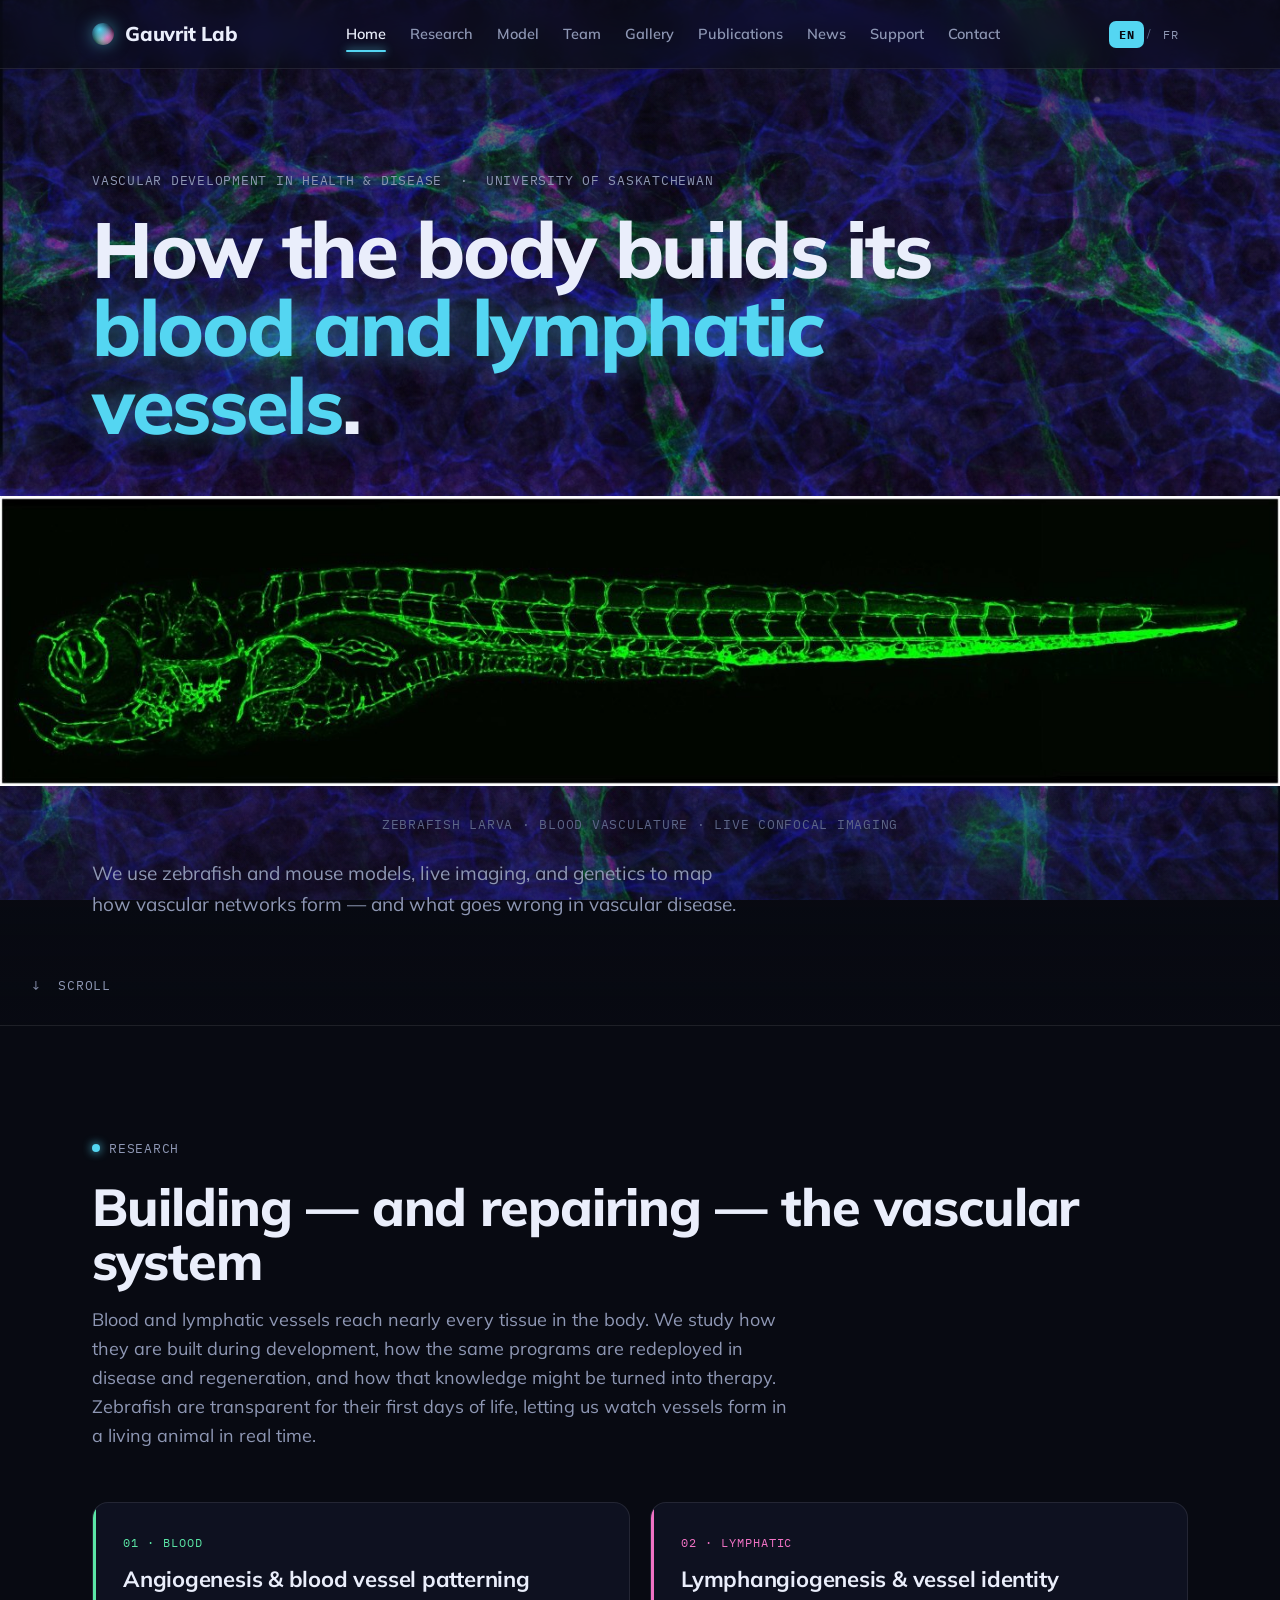
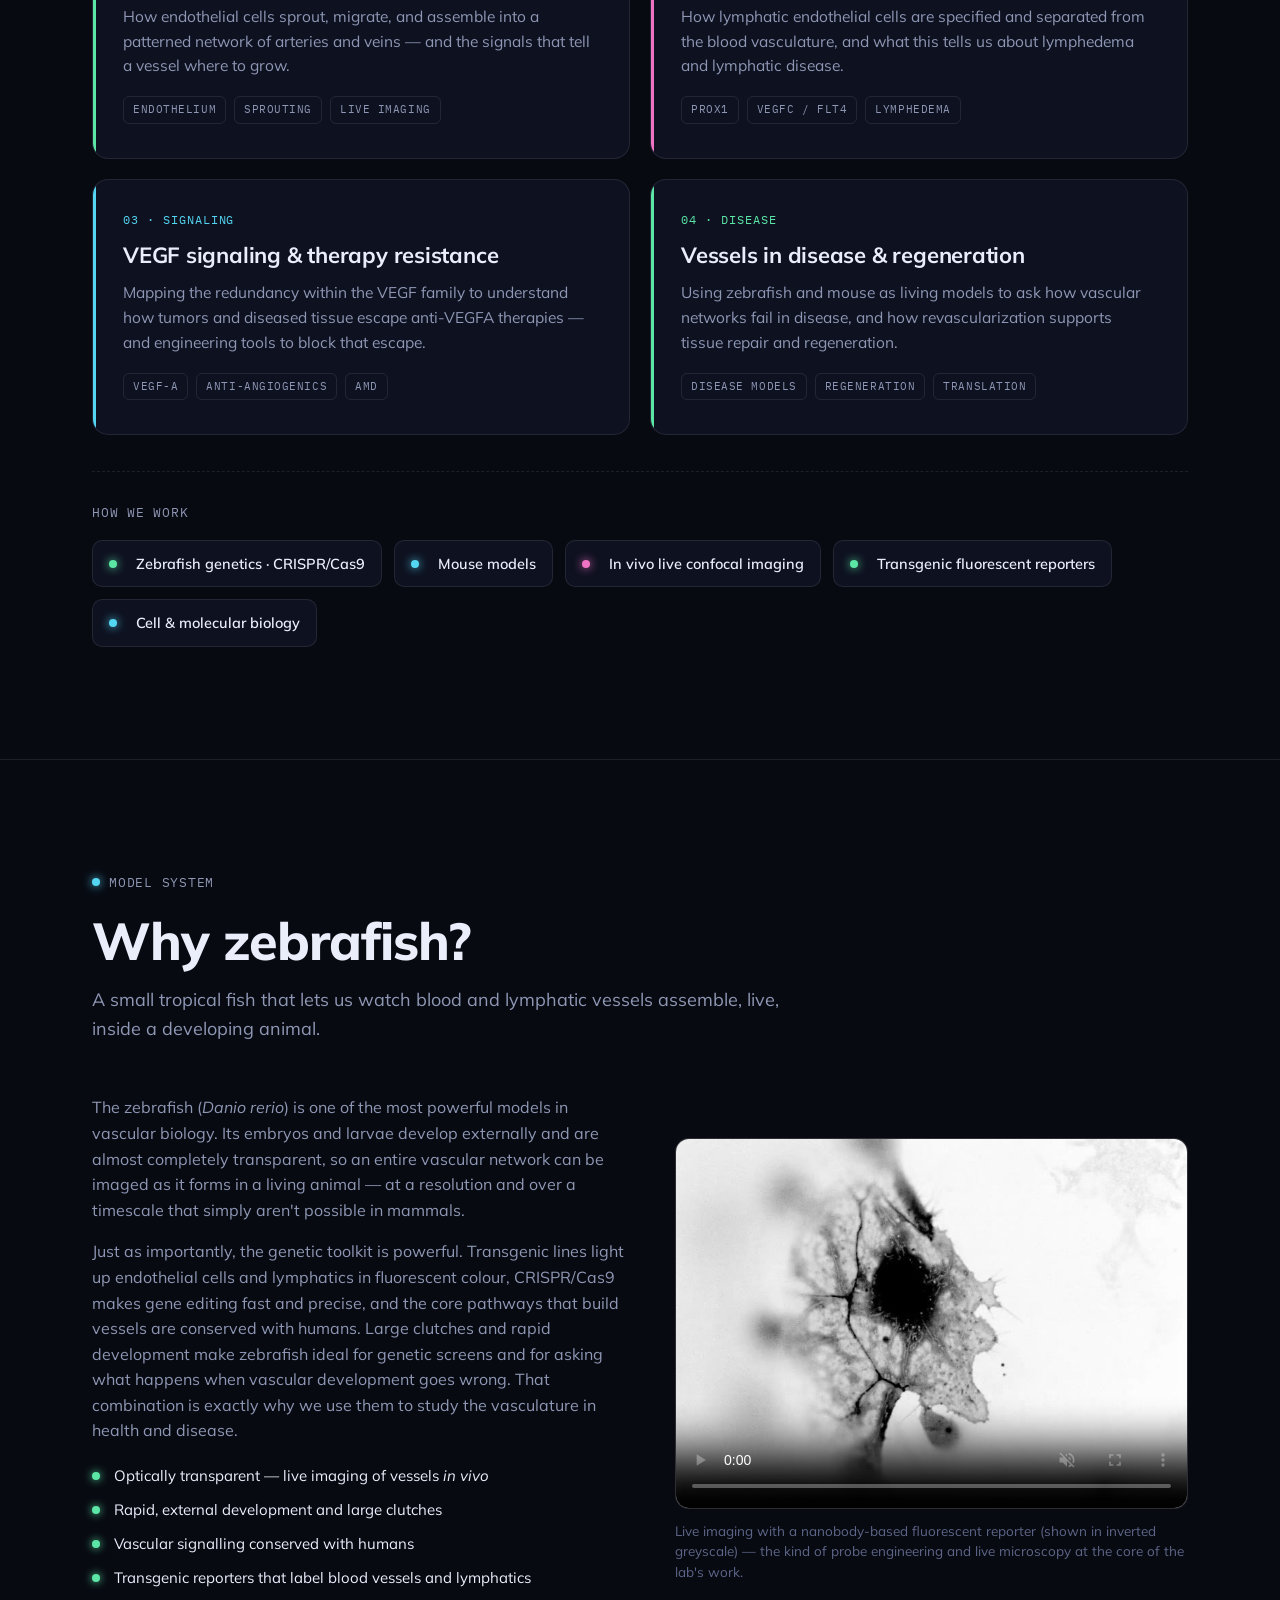
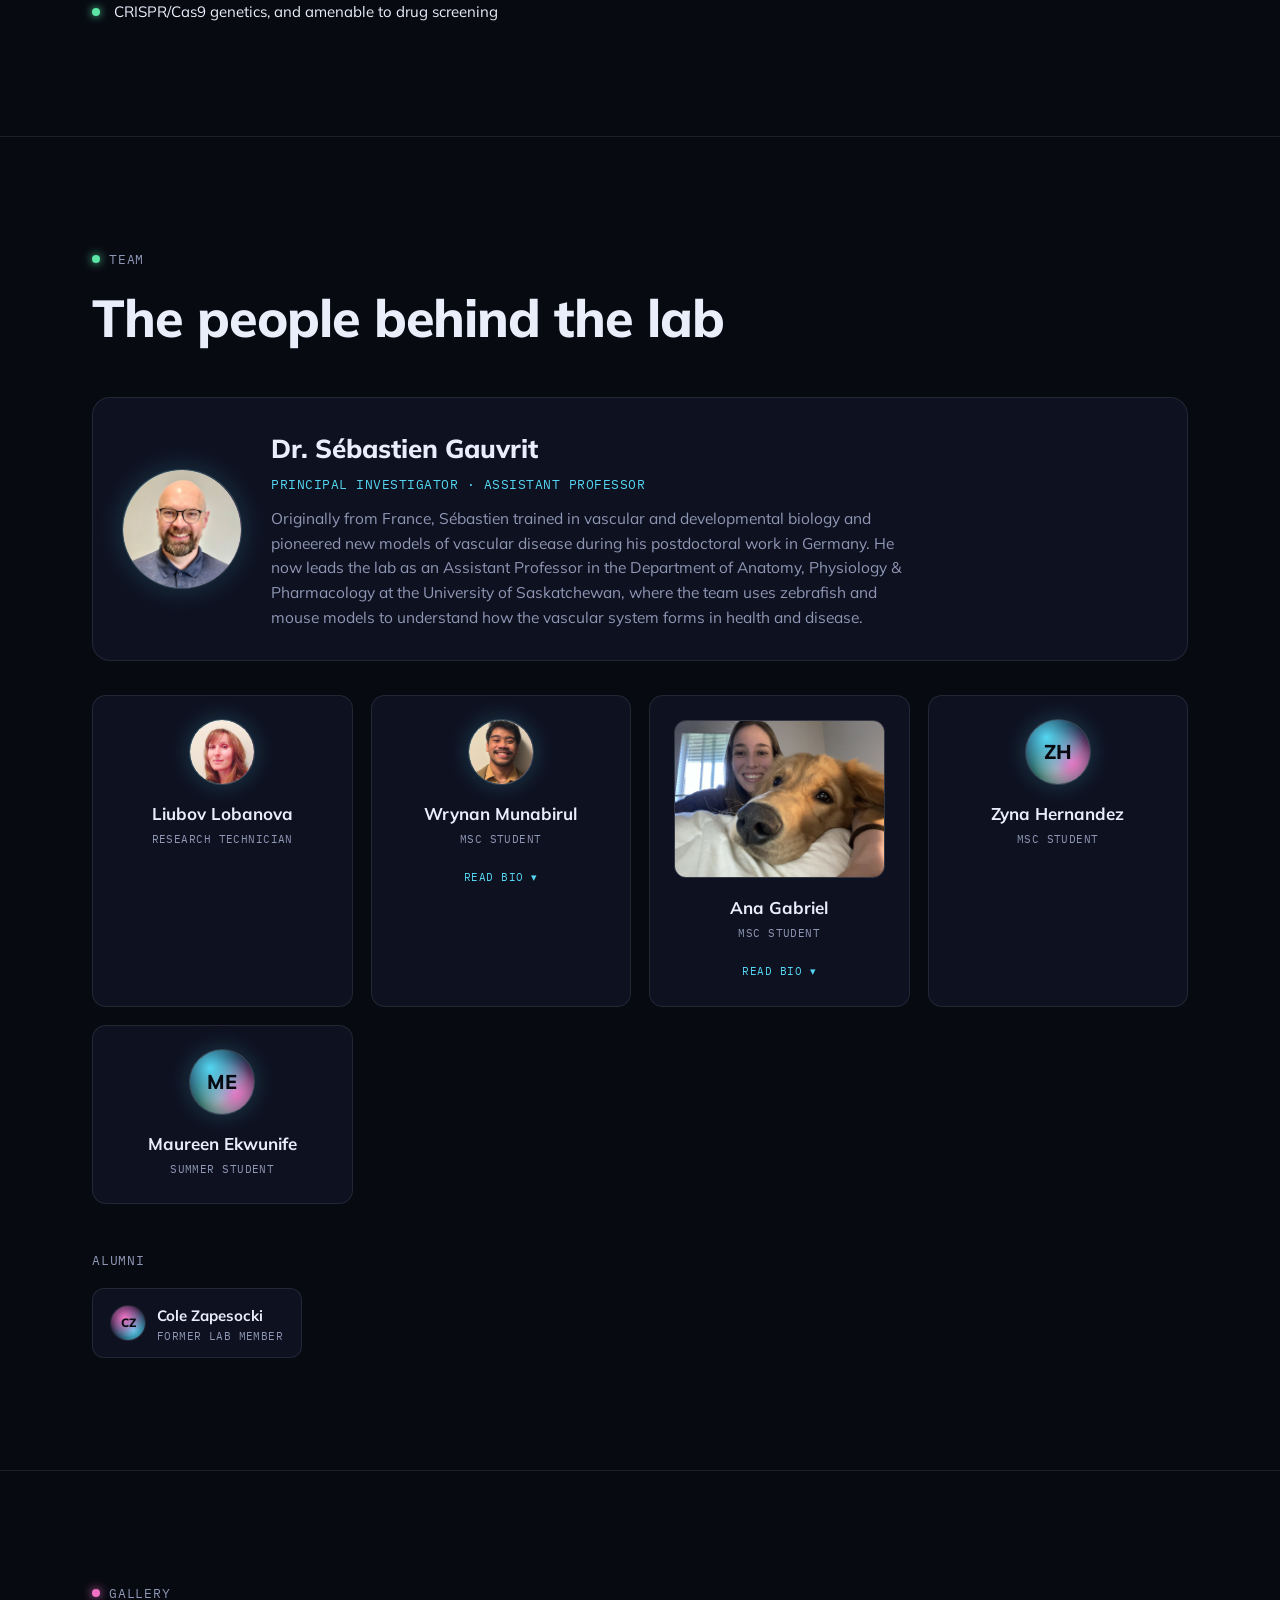
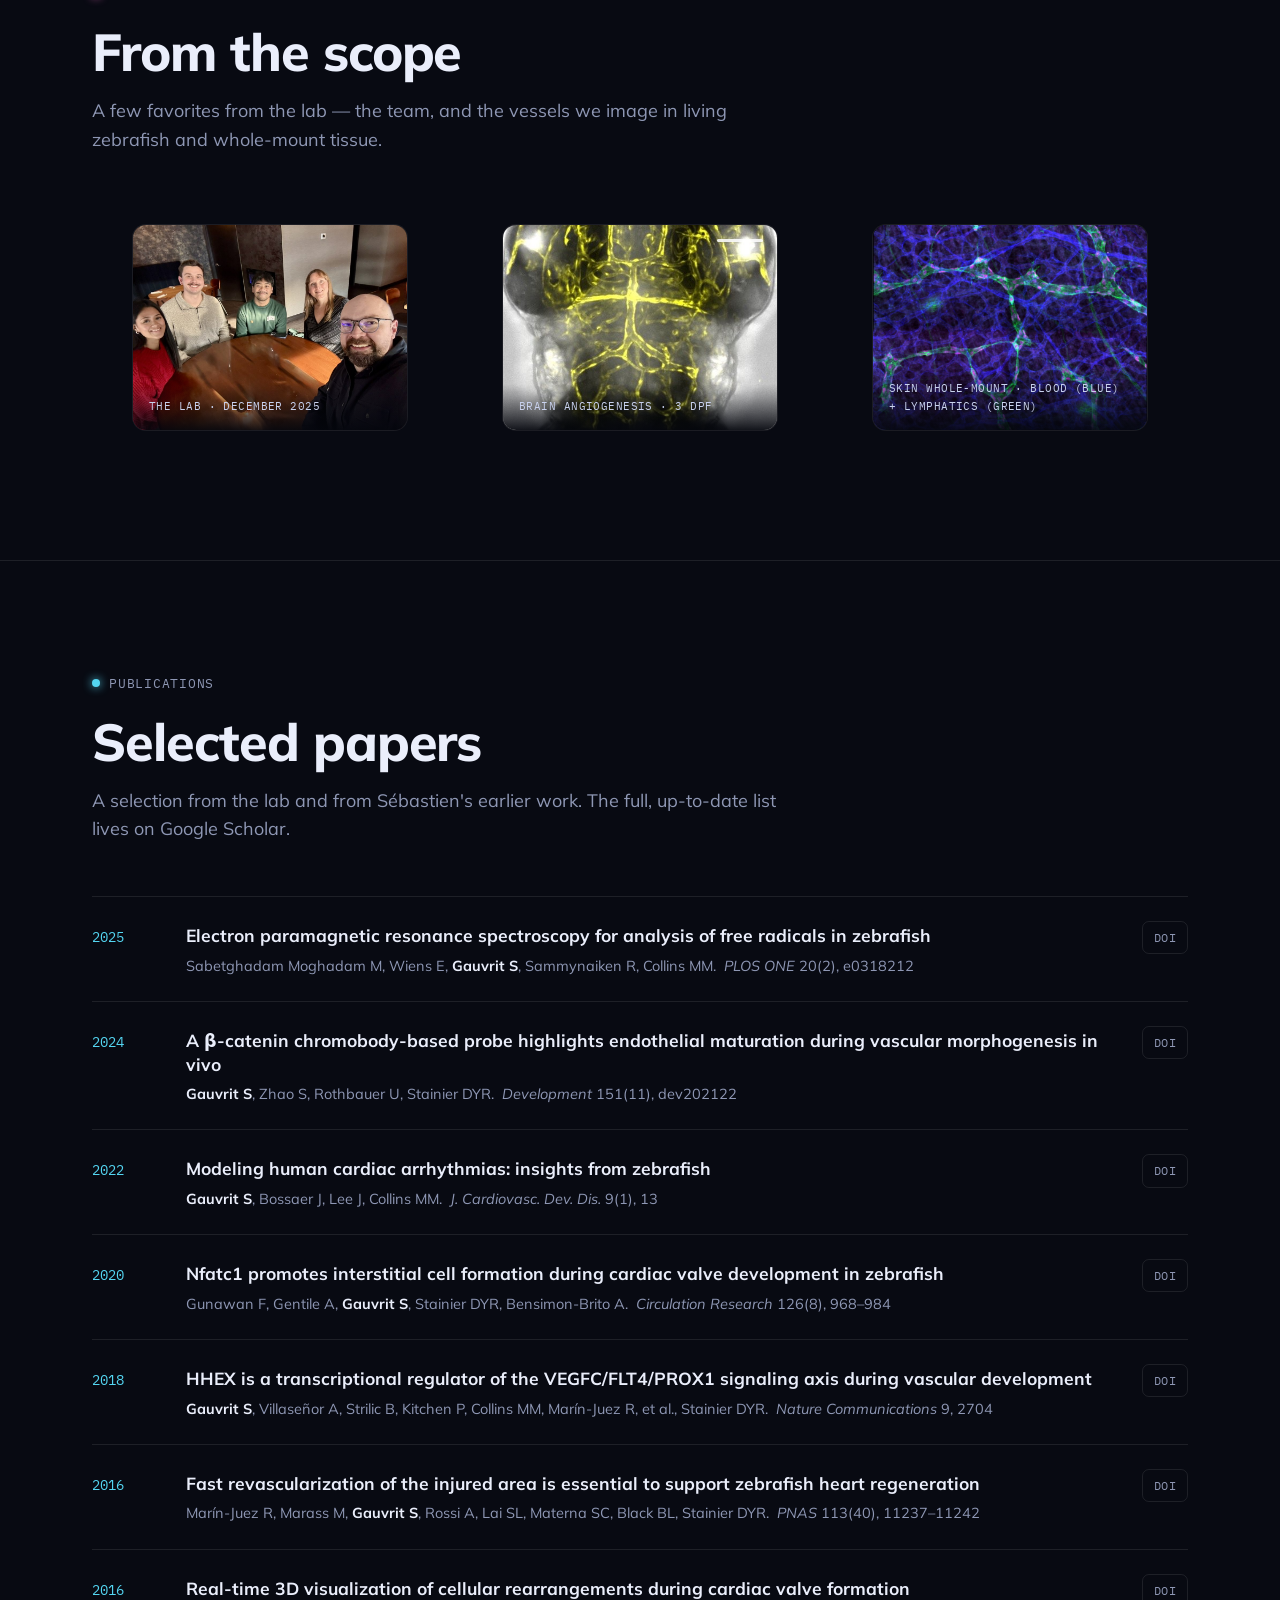
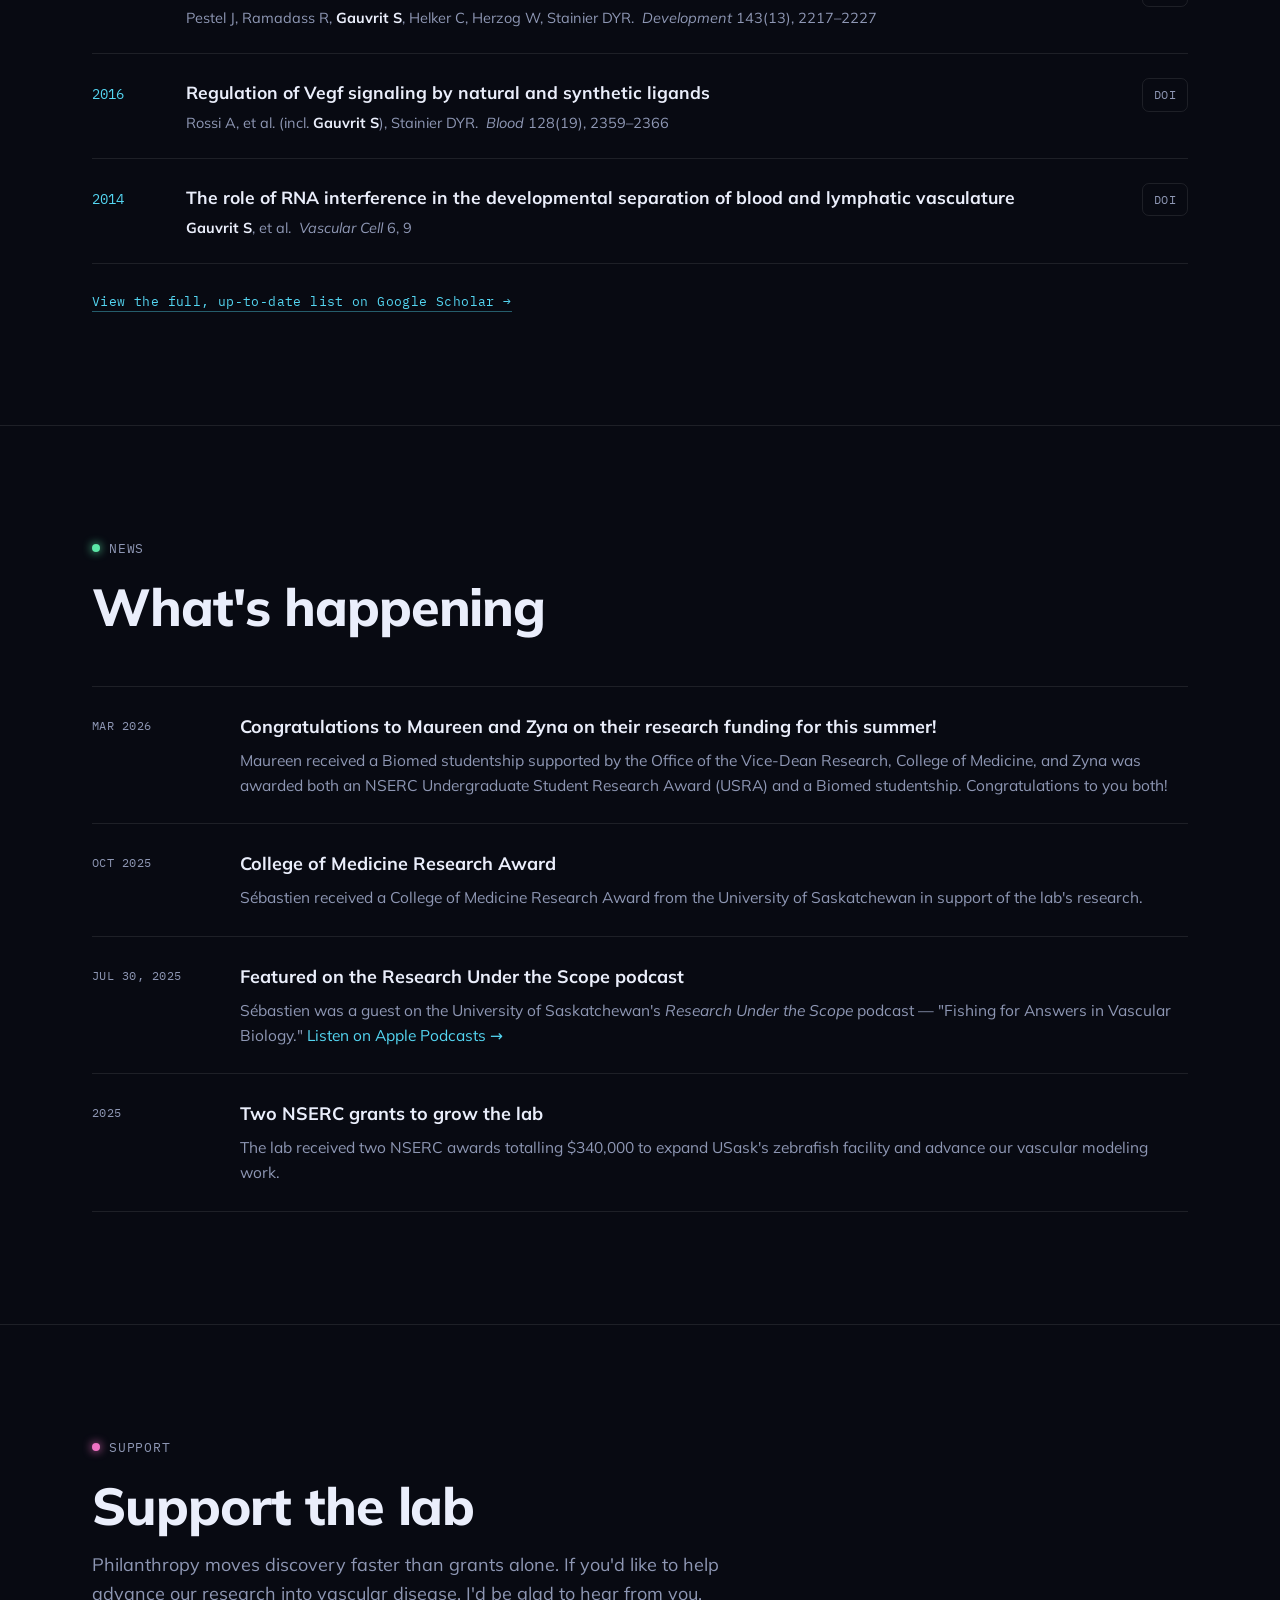
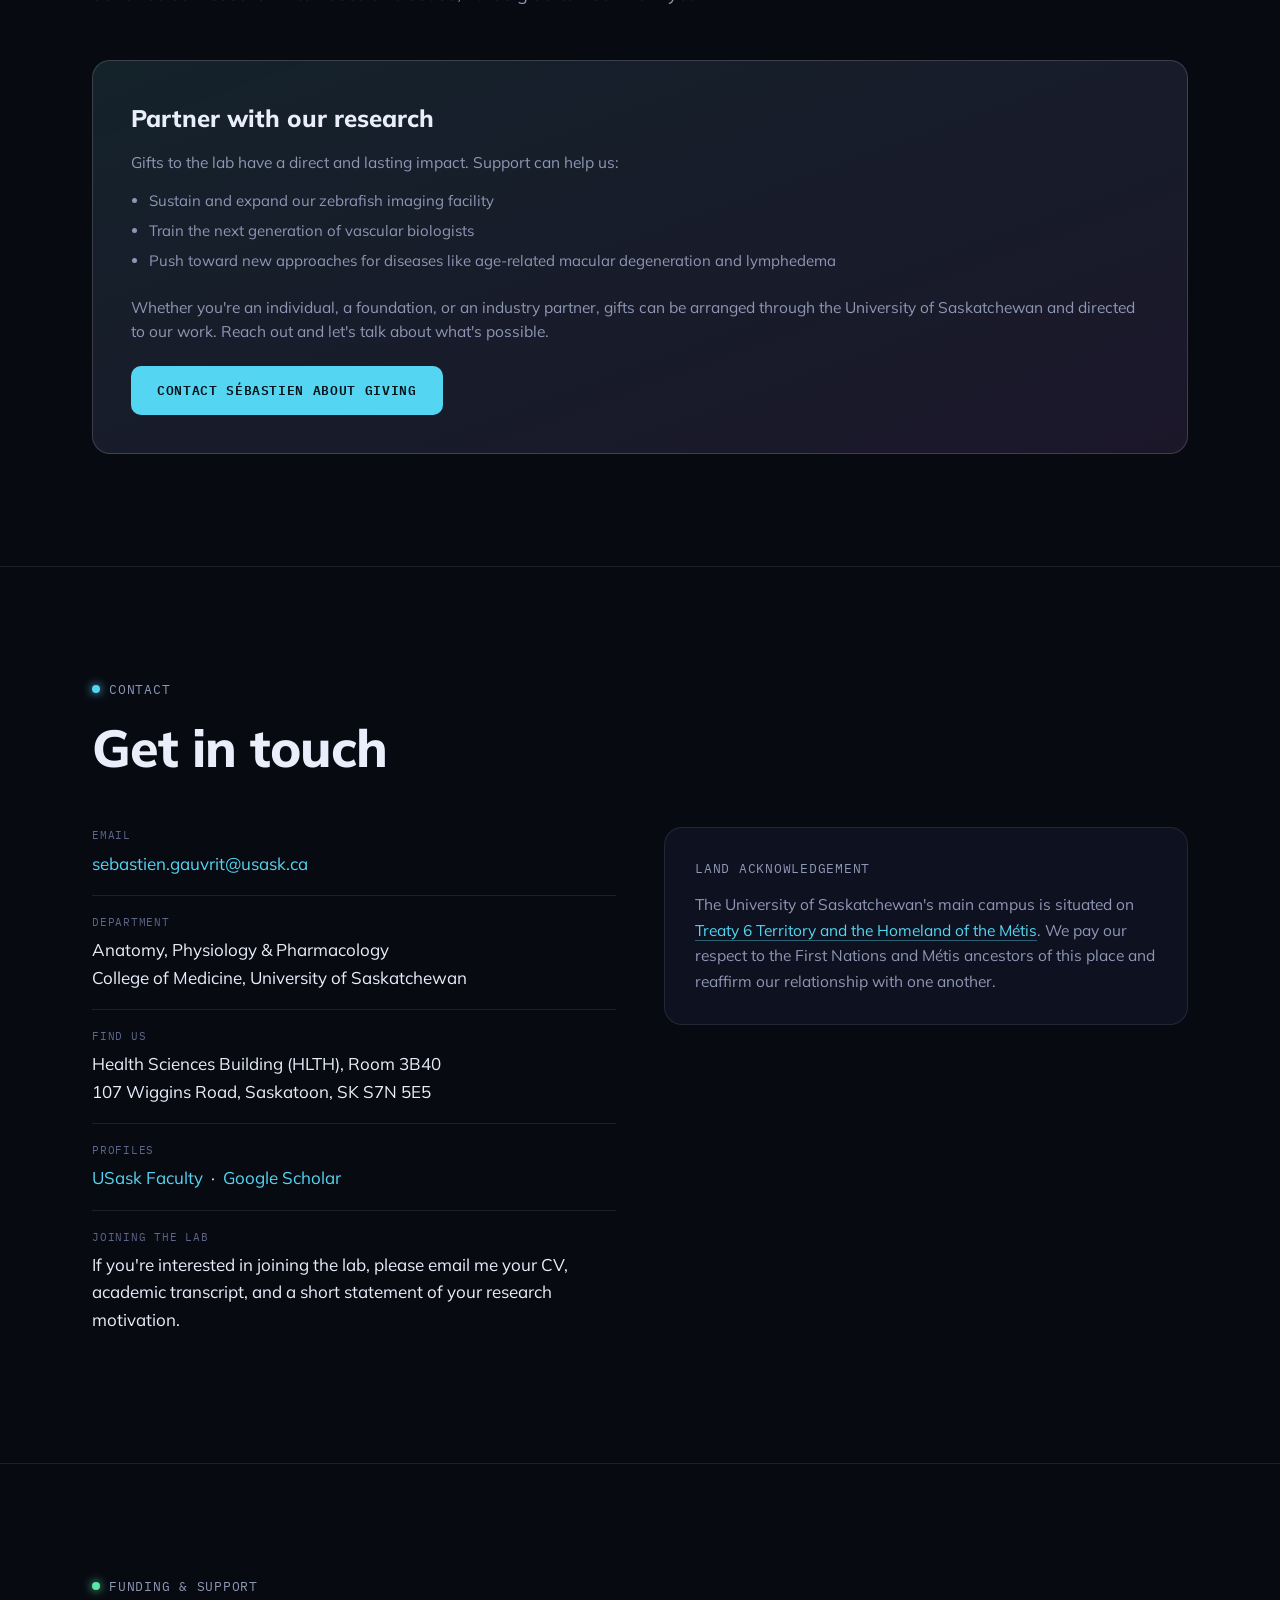
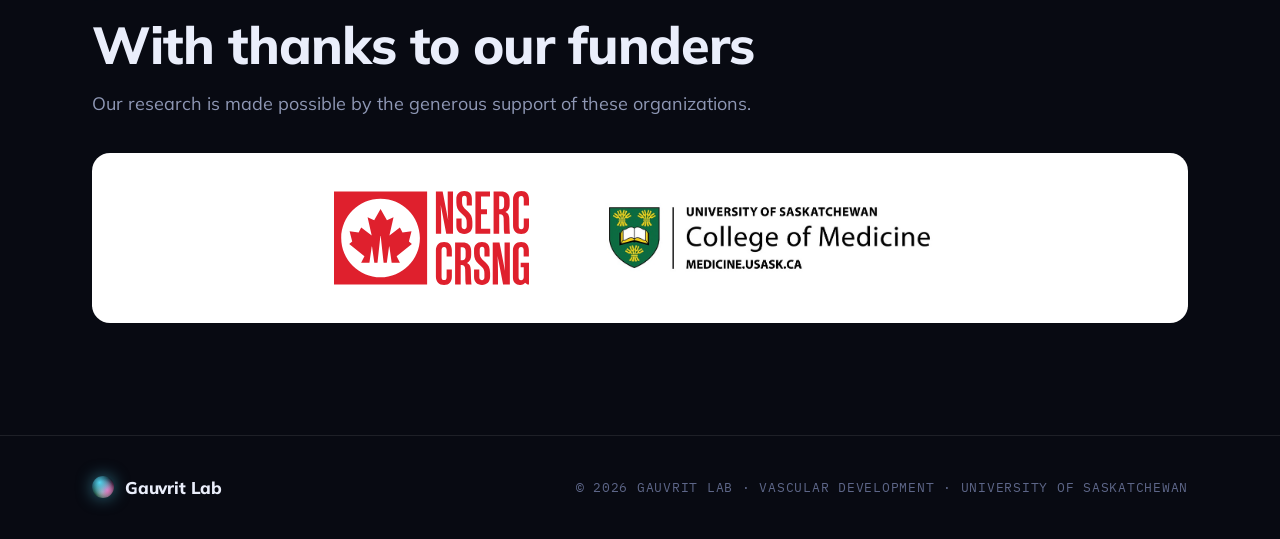
==== commit 8b9d823c: "Add files via upload" ====
--- a/index.html
+++ b/index.html
@@ -24,7 +24,7 @@
     --body:'Avenir Next','Avenir','Mulish',system-ui,-apple-system,'Segoe UI',Roboto,sans-serif;
     --mono:'IBM Plex Mono',ui-monospace,monospace;
     --wrap:1160px;
-    --lymph:url("lymph.jpg");
+    --lymph:url("[data-uri]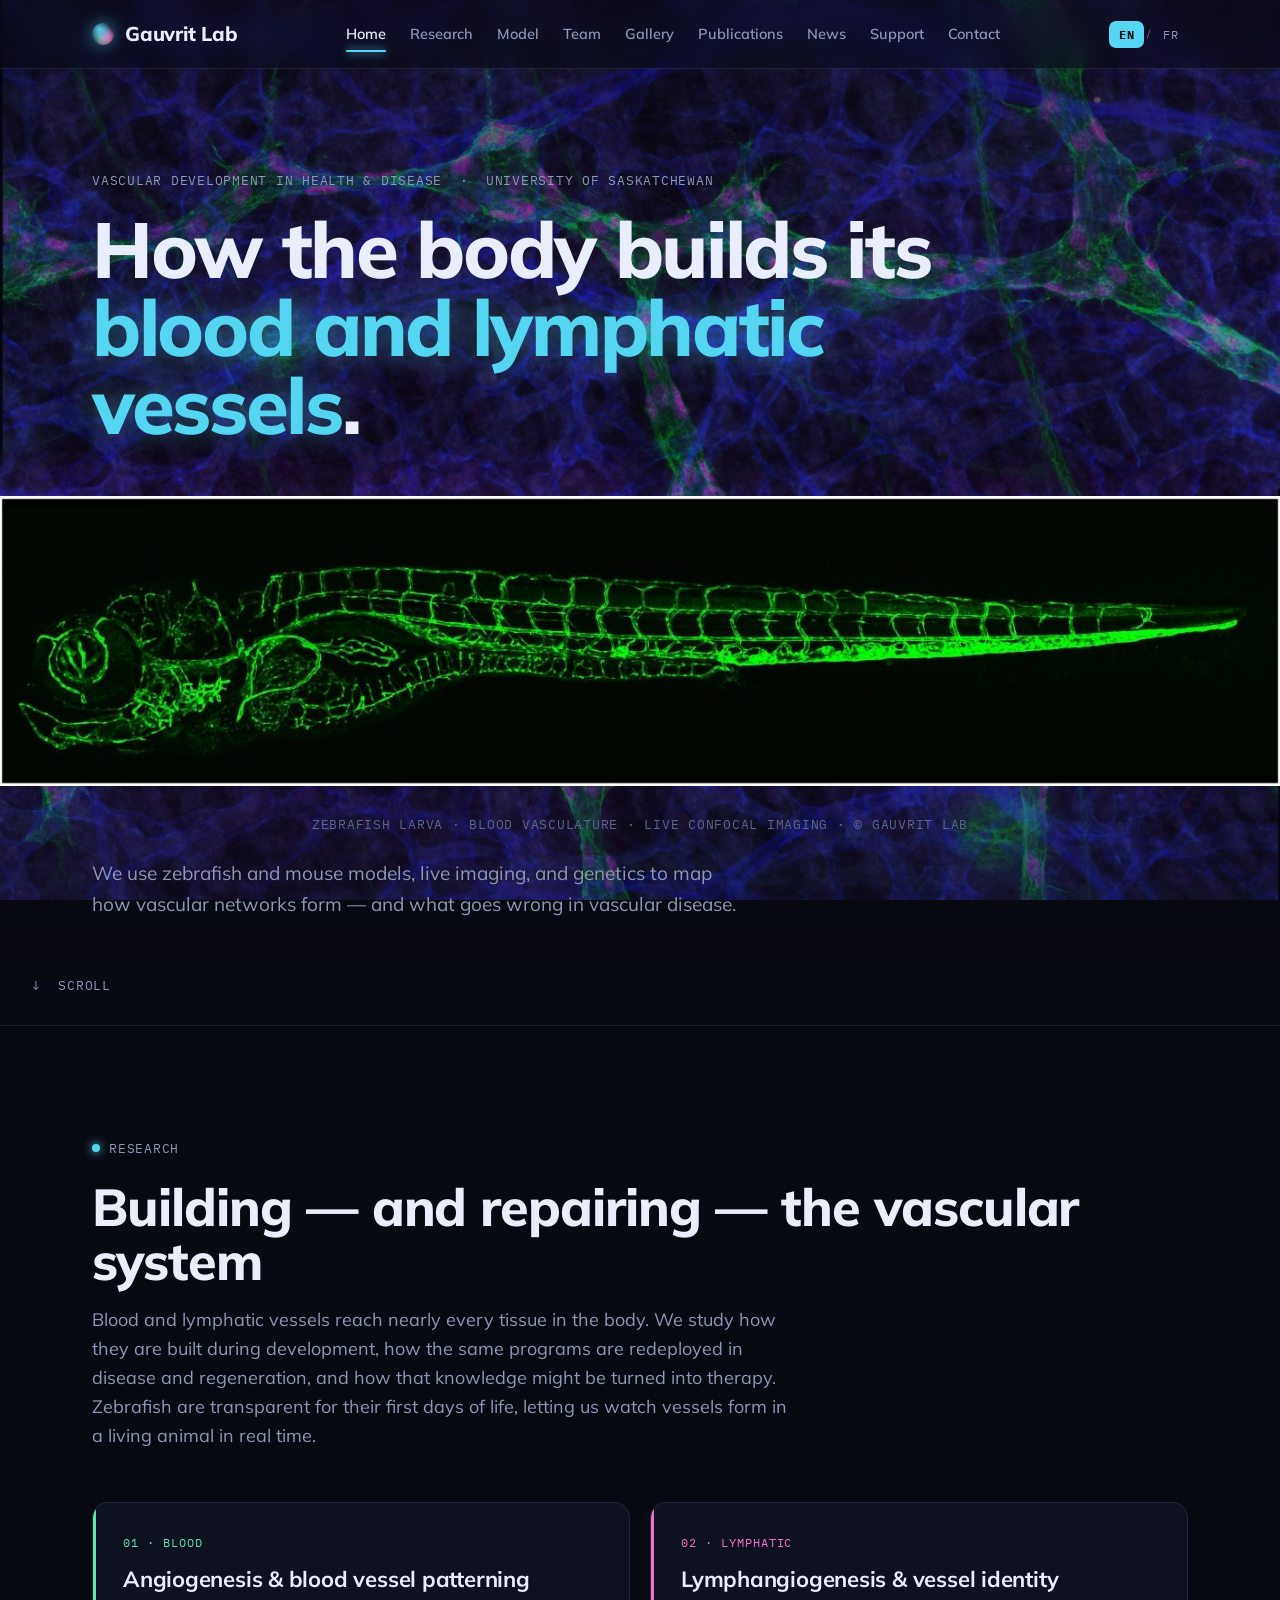
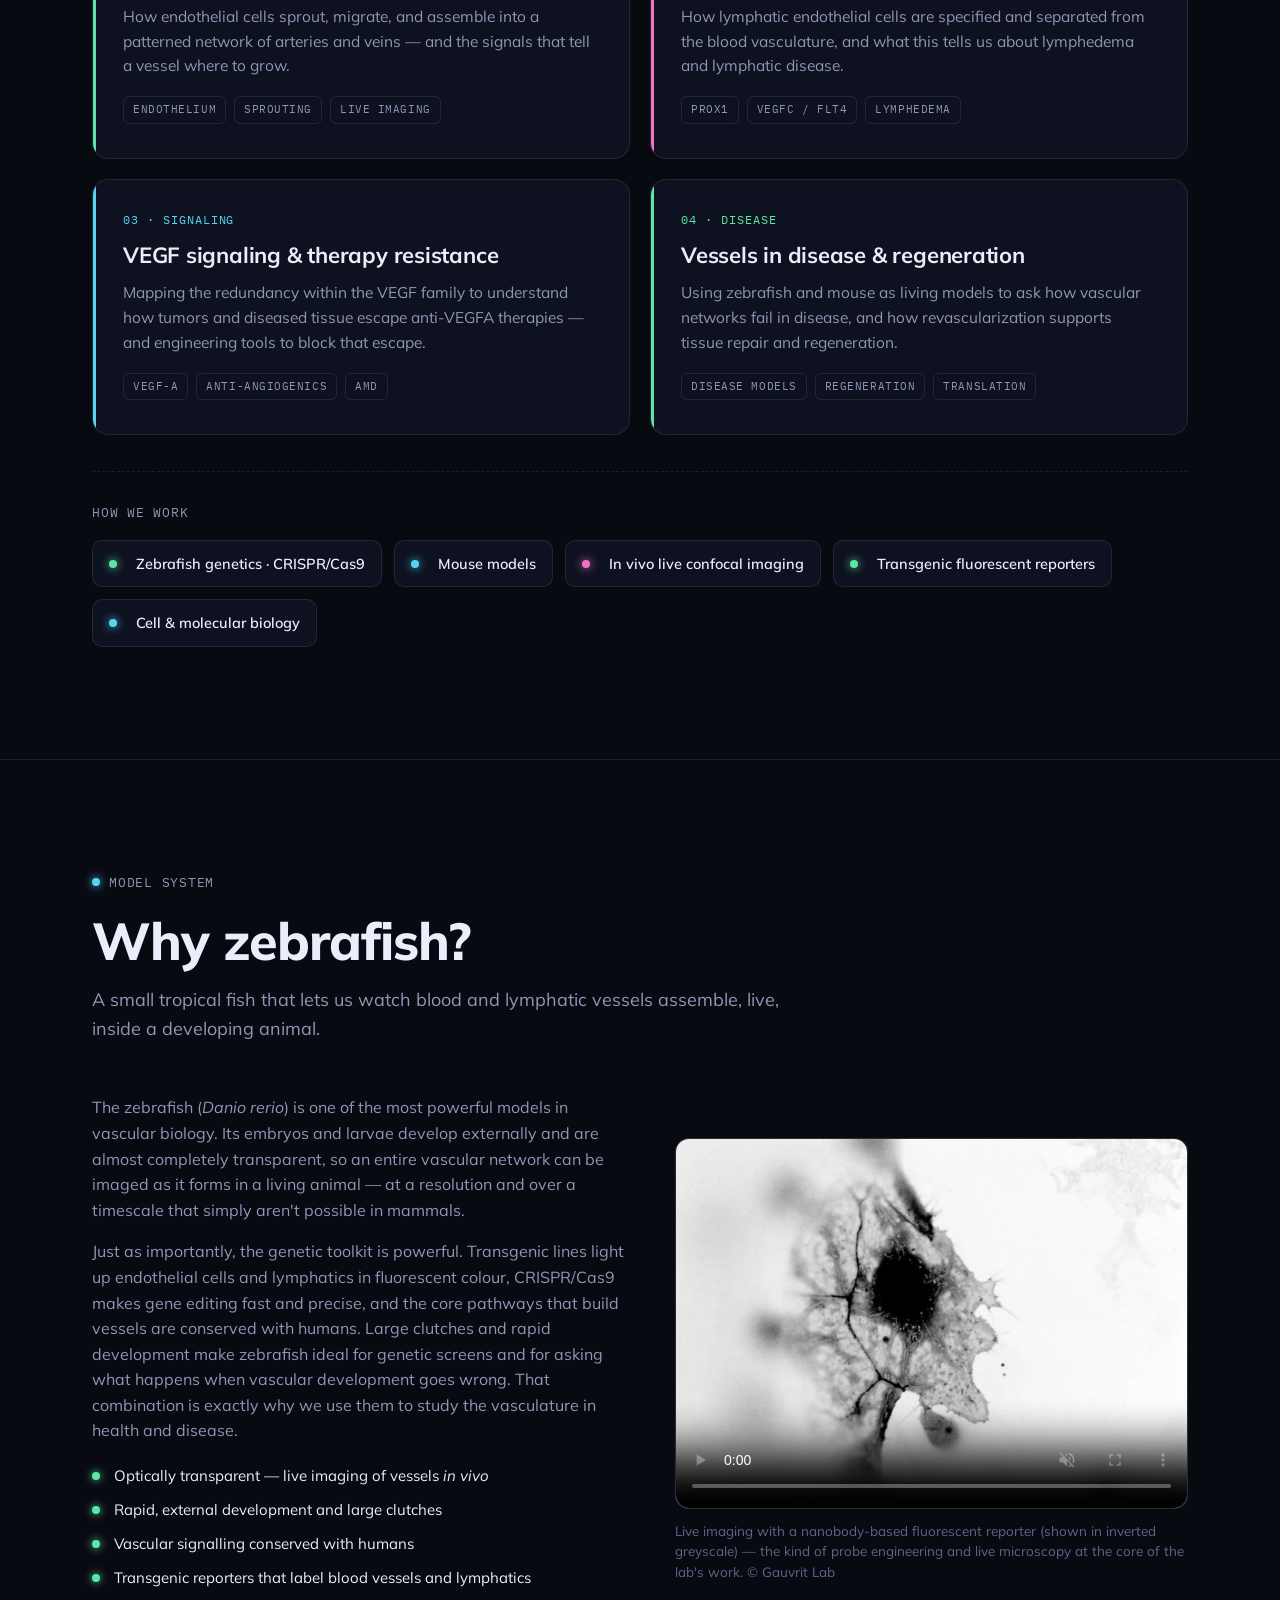
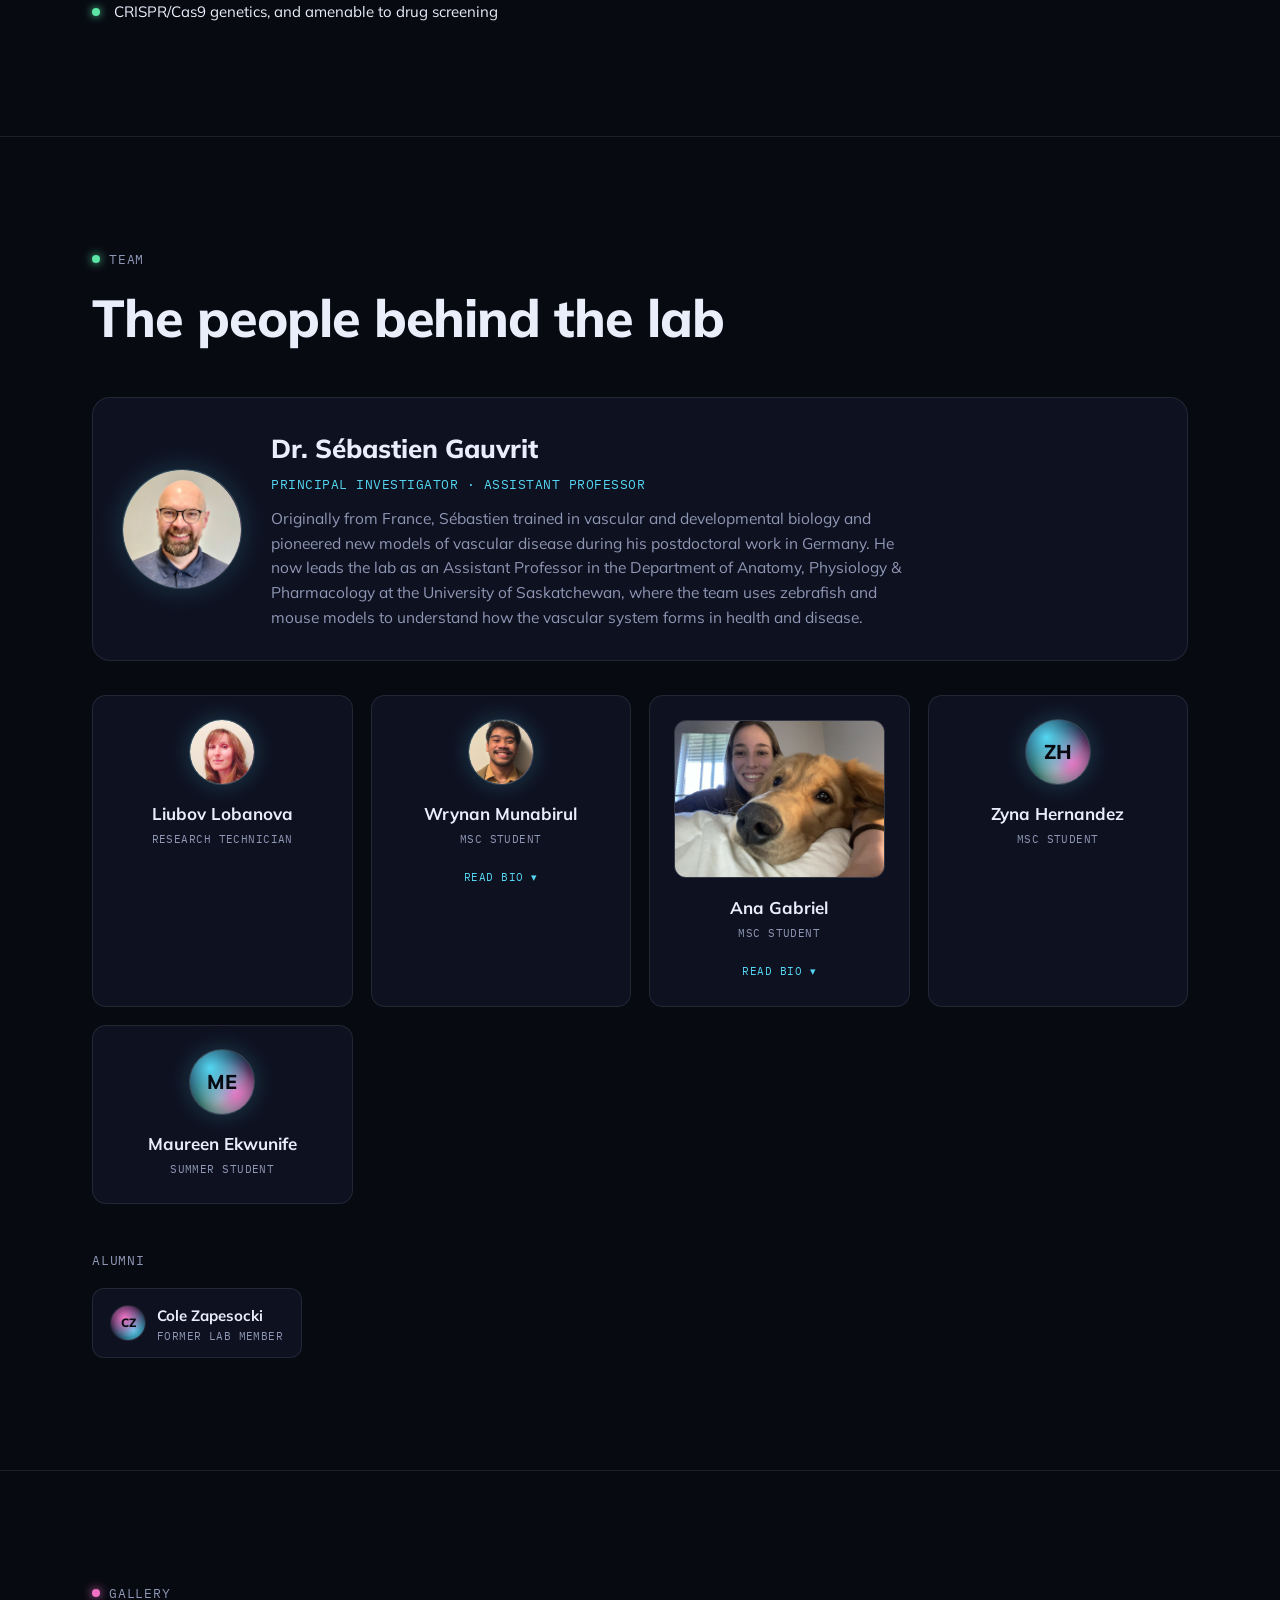
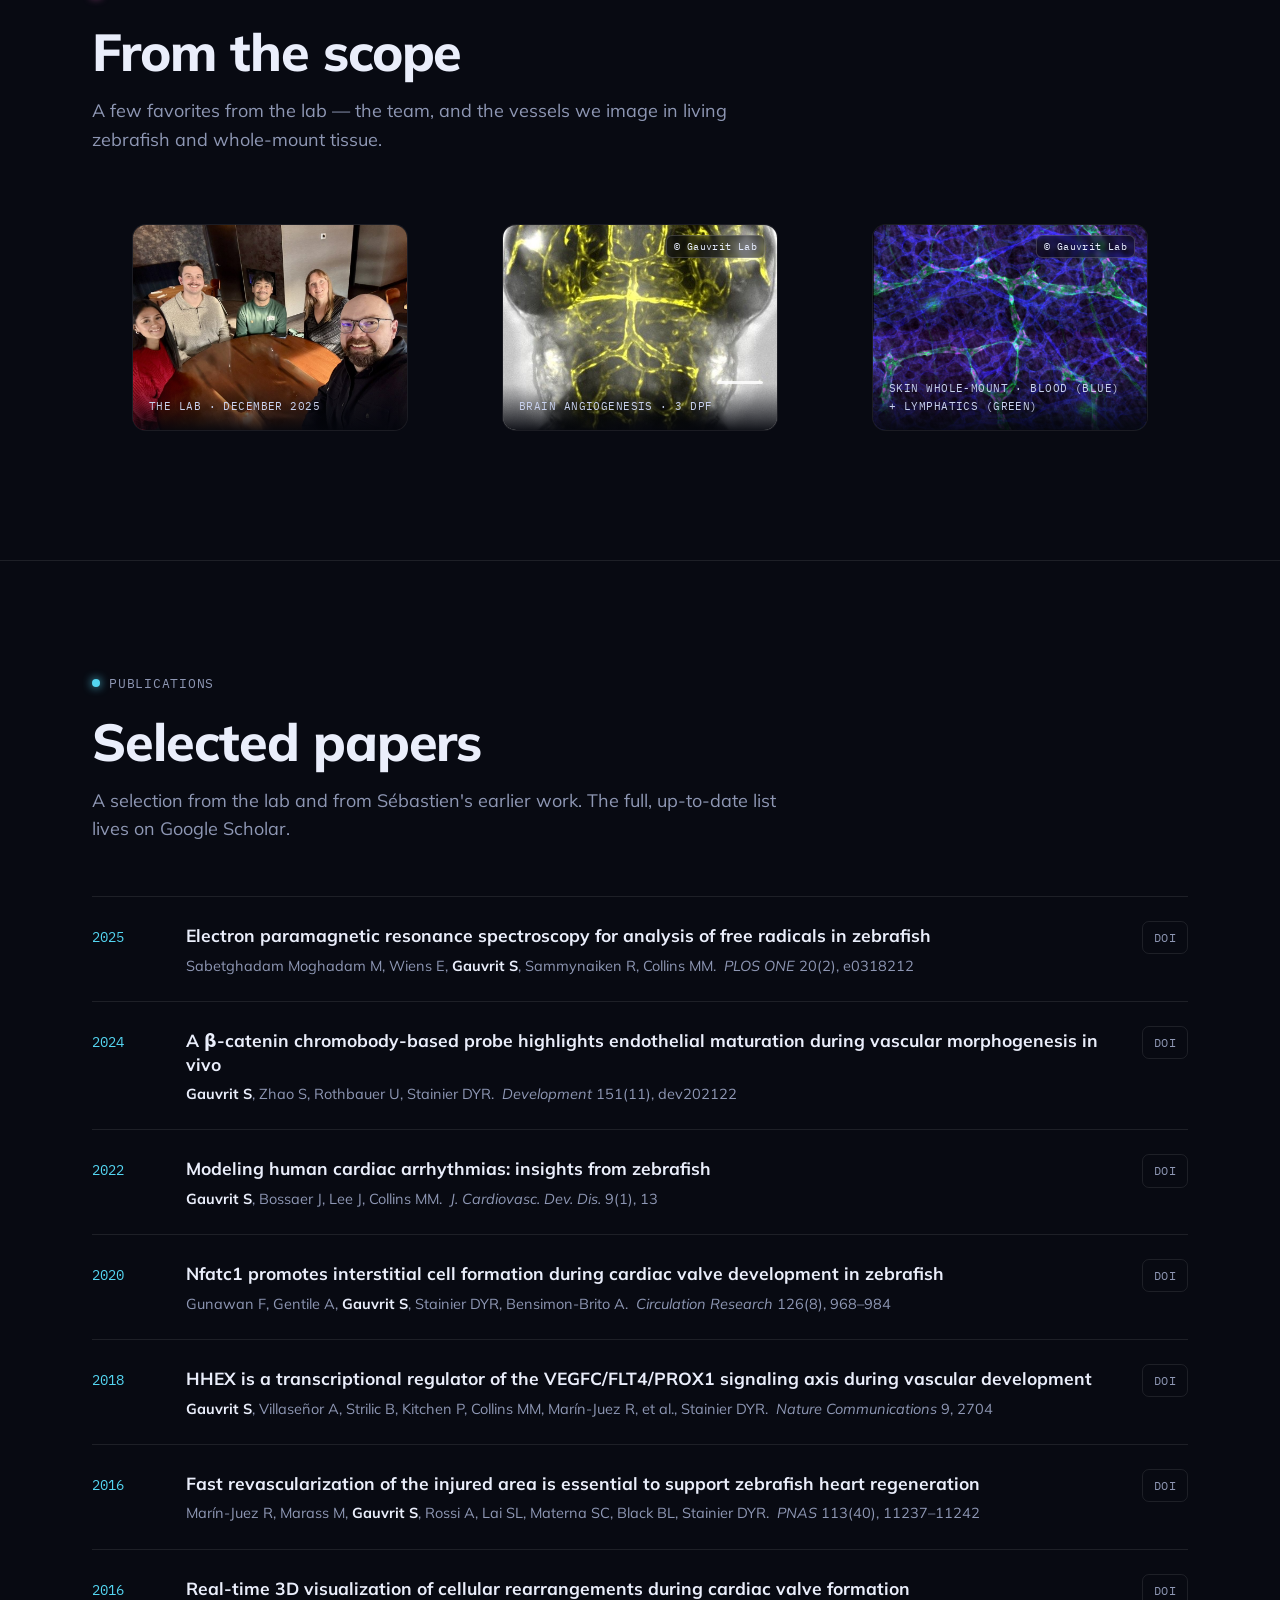
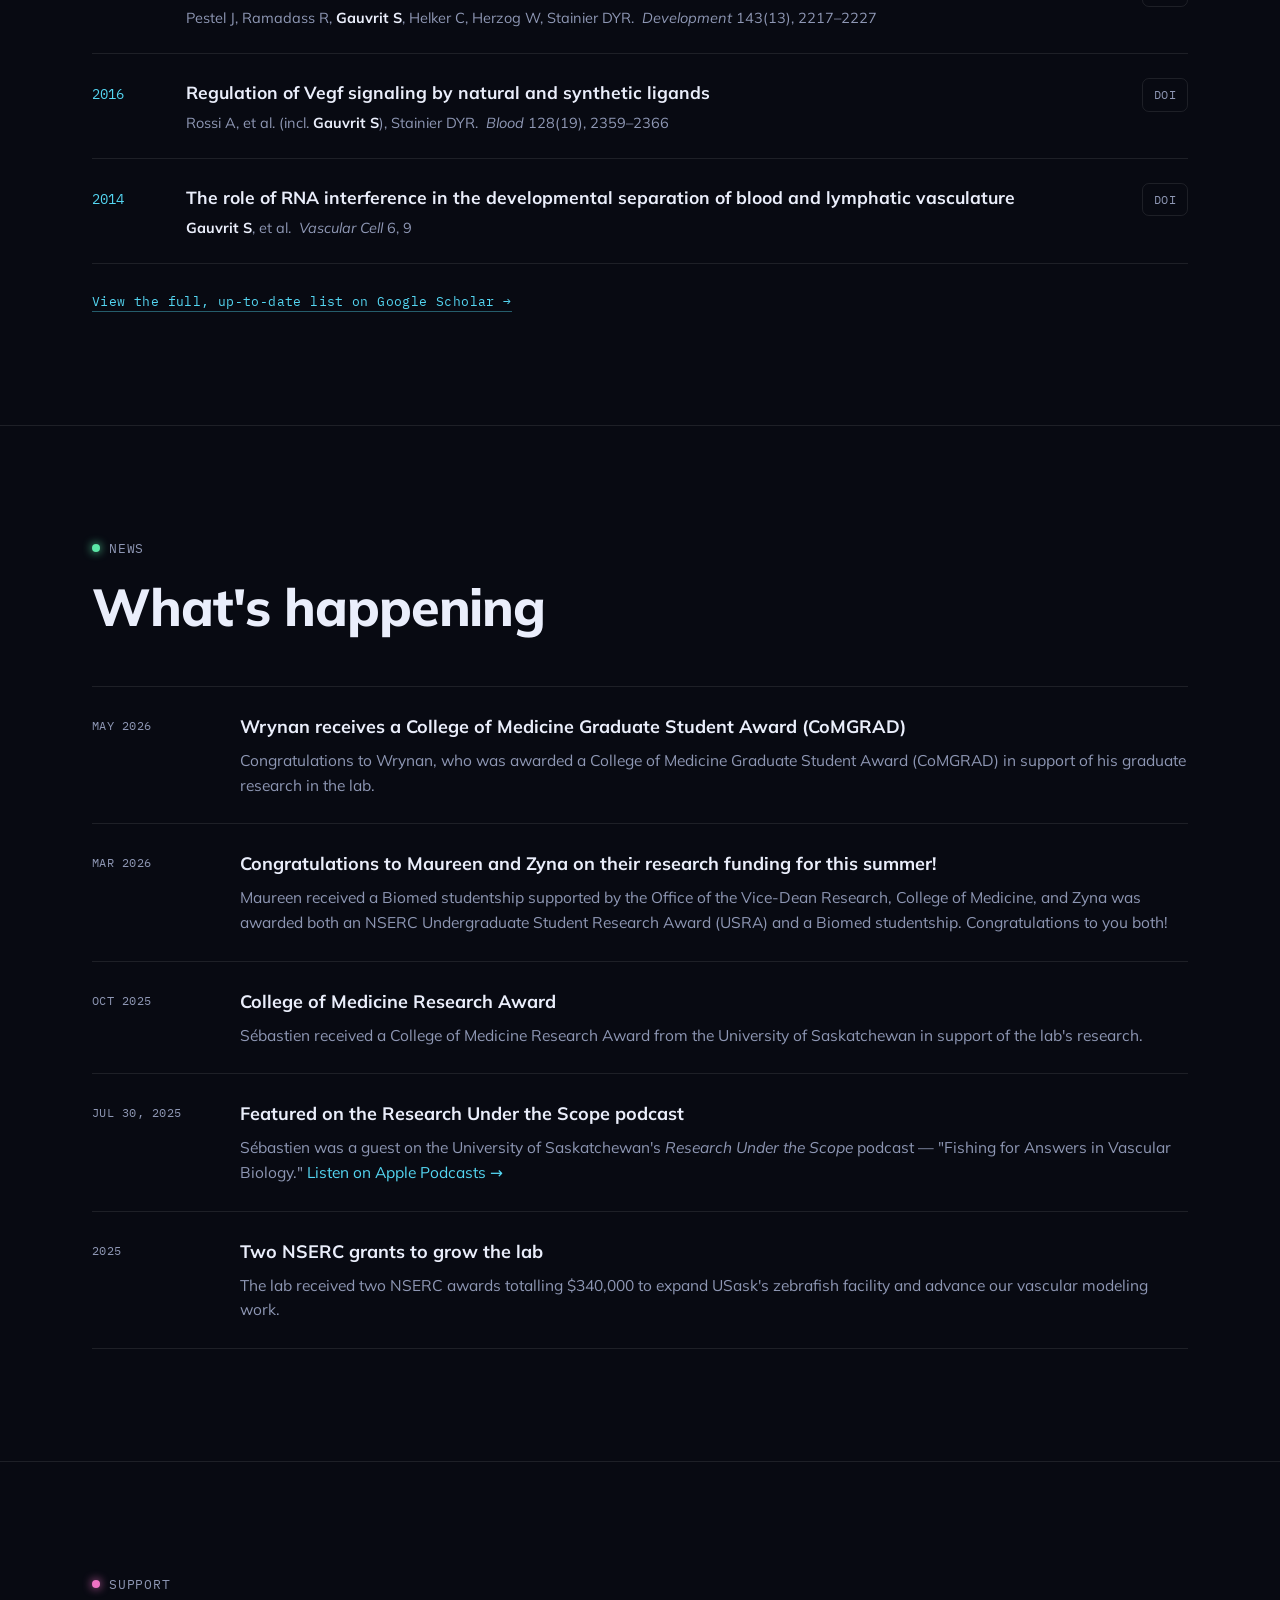
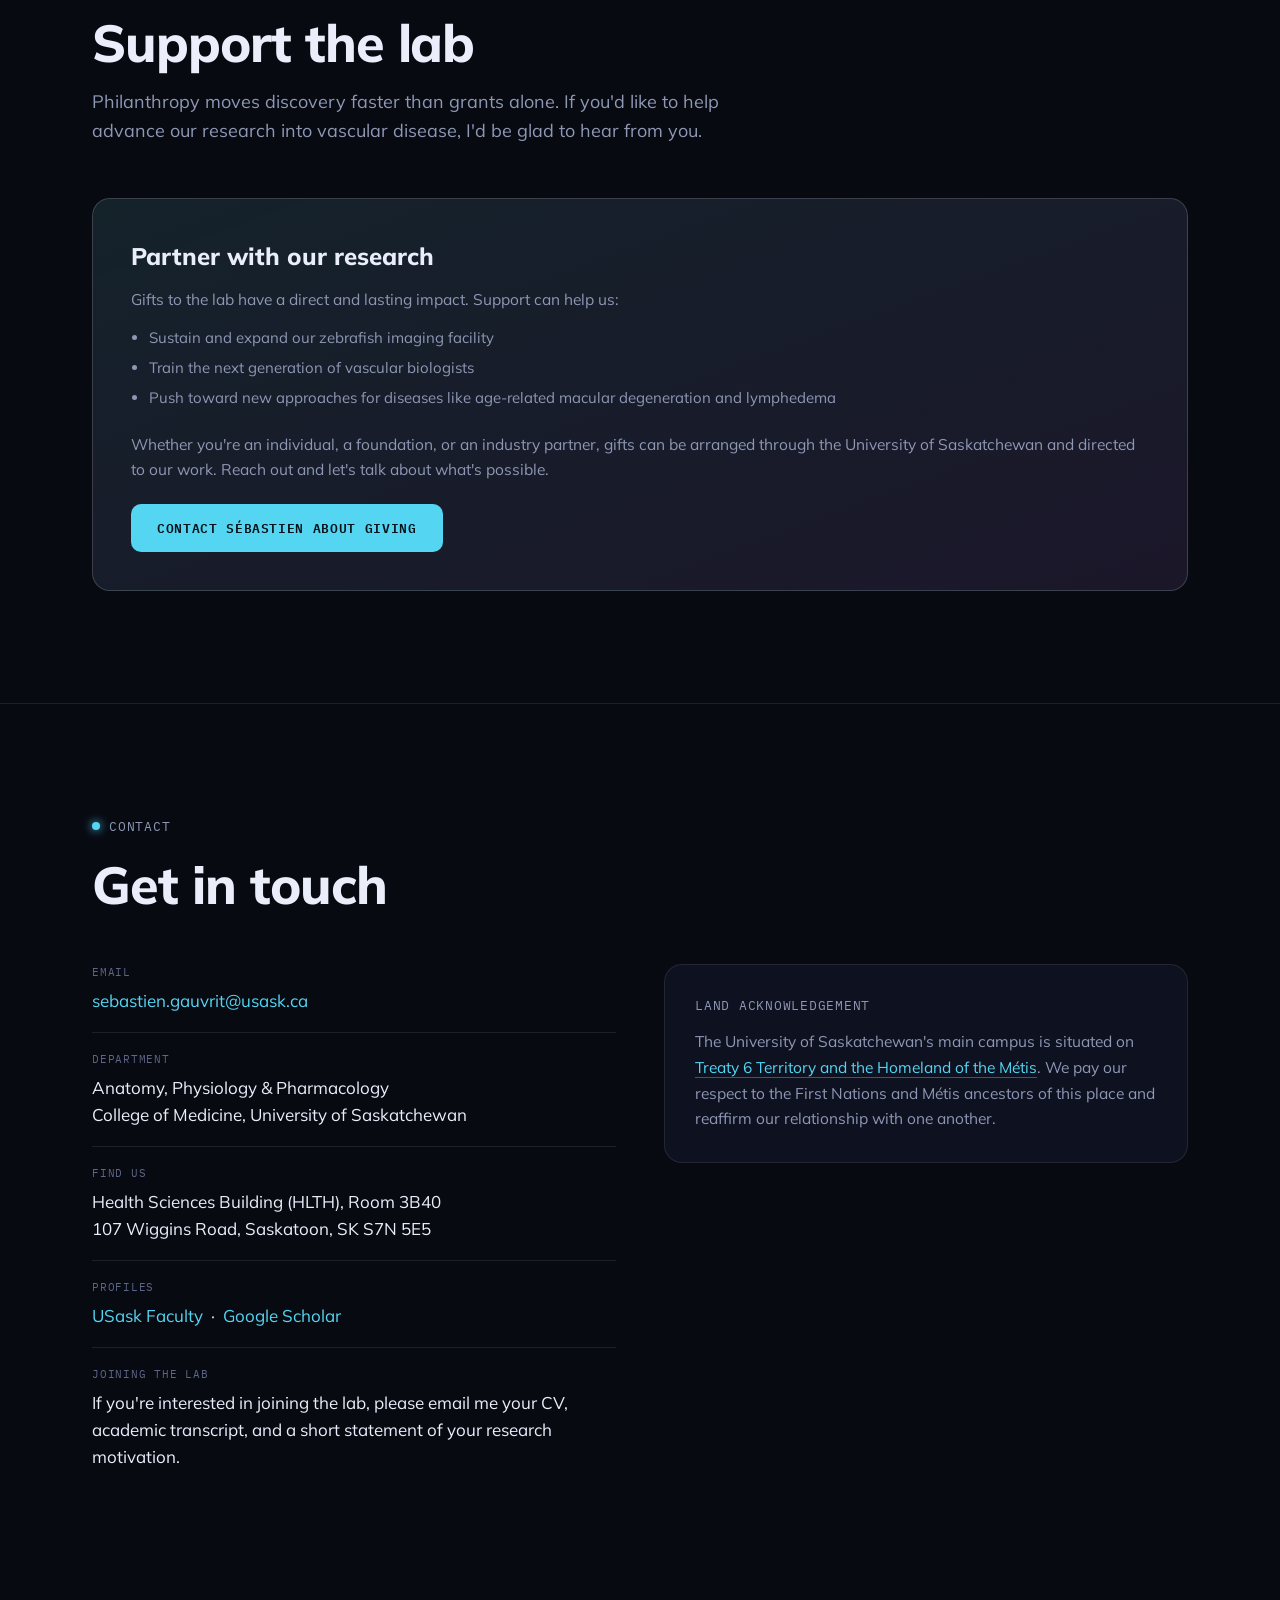
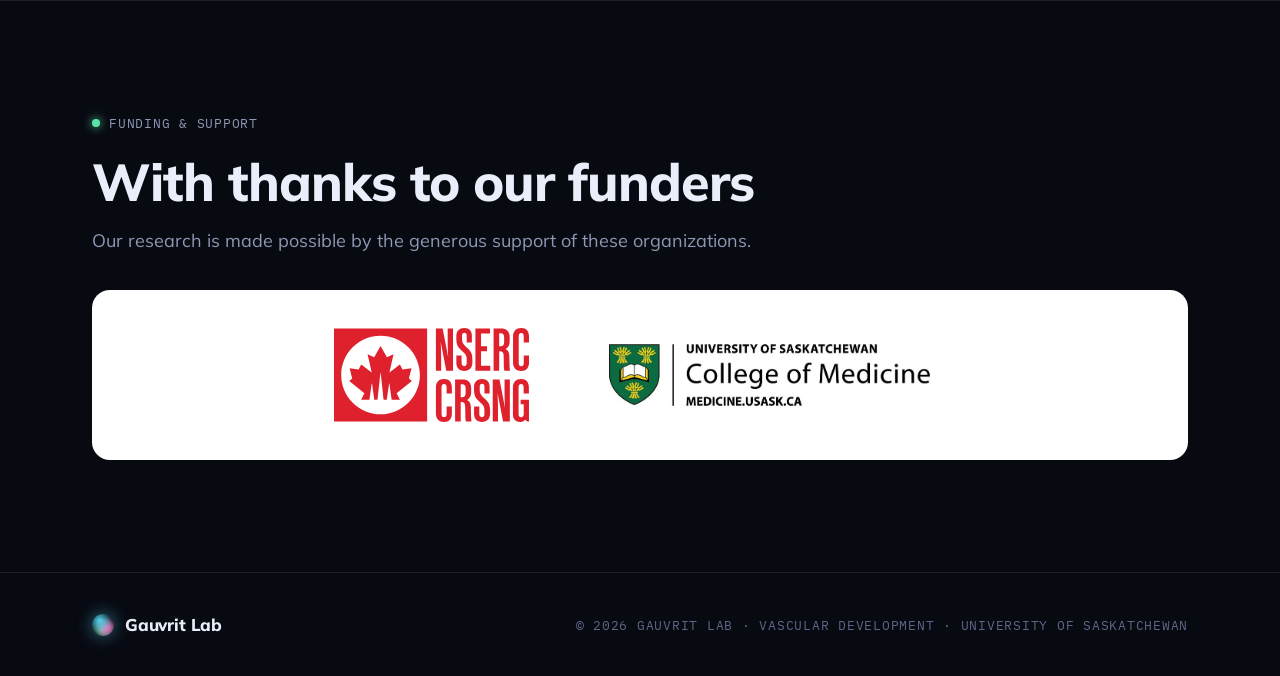
==== commit 817e72bb: "Add files via upload" ====
--- a/index.html
+++ b/index.html
@@ -134,7 +134,8 @@
   .lightbox .lb-close{position:fixed;top:18px;right:22px;font-family:var(--mono);font-size:13px;letter-spacing:.05em;text-transform:uppercase;color:#cdd6f0;border:1px solid var(--line-strong);border-radius:8px;padding:8px 13px;background:rgba(8,10,18,.5)}
   .plate .field{position:absolute;inset:0;filter:blur(8px)}
   .plate img{position:absolute;inset:0;width:100%;height:100%;object-fit:cover}
-  .plate .scalebar{position:absolute;right:14px;top:14px;z-index:2;width:46px;height:3px;background:#fff;opacity:.85;border-radius:2px}
+  .plate .scalebar{position:absolute;right:14px;bottom:46px;z-index:2;width:46px;height:3px;background:#fff;opacity:.85;border-radius:2px}
+  .plate .credit,.hero-larva .credit{position:absolute;top:10px;right:12px;z-index:3;font-family:var(--mono);font-size:9.5px;letter-spacing:.04em;color:#e7edff;background:rgba(4,6,13,.55);border:1px solid rgba(255,255,255,.18);padding:3px 7px;border-radius:6px;-webkit-backdrop-filter:blur(2px);backdrop-filter:blur(2px);pointer-events:none}
   .plate .scalebar span{position:absolute;right:0;top:7px;font-family:var(--mono);font-size:9px;color:#fff;opacity:.85}
 
   .pub{display:grid;grid-template-columns:70px 1fr auto;gap:24px;align-items:baseline;padding:24px 0;border-top:1px solid var(--line)}
@@ -266,7 +267,7 @@
   <figure class="hero-larva">
     <img src="[data-uri]" alt="Whole zebrafish larva with fluorescently labelled blood vasculature">
   </figure>
-  <div class="hero-cap mono" data-i18n="hero.cap">Zebrafish larva · blood vasculature · live confocal imaging</div>
+  <div class="hero-cap mono" data-i18n="hero.cap">Zebrafish larva · blood vasculature · live confocal imaging · © Gauvrit Lab</div>
 
   <div class="wrap hero-in">
     <p class="sub" data-i18n="hero.sub">We use zebrafish and mouse models, live imaging, and genetics to map how vascular networks form — and what goes wrong in vascular disease.</p>
@@ -346,7 +347,7 @@
           <source src="[data-uri]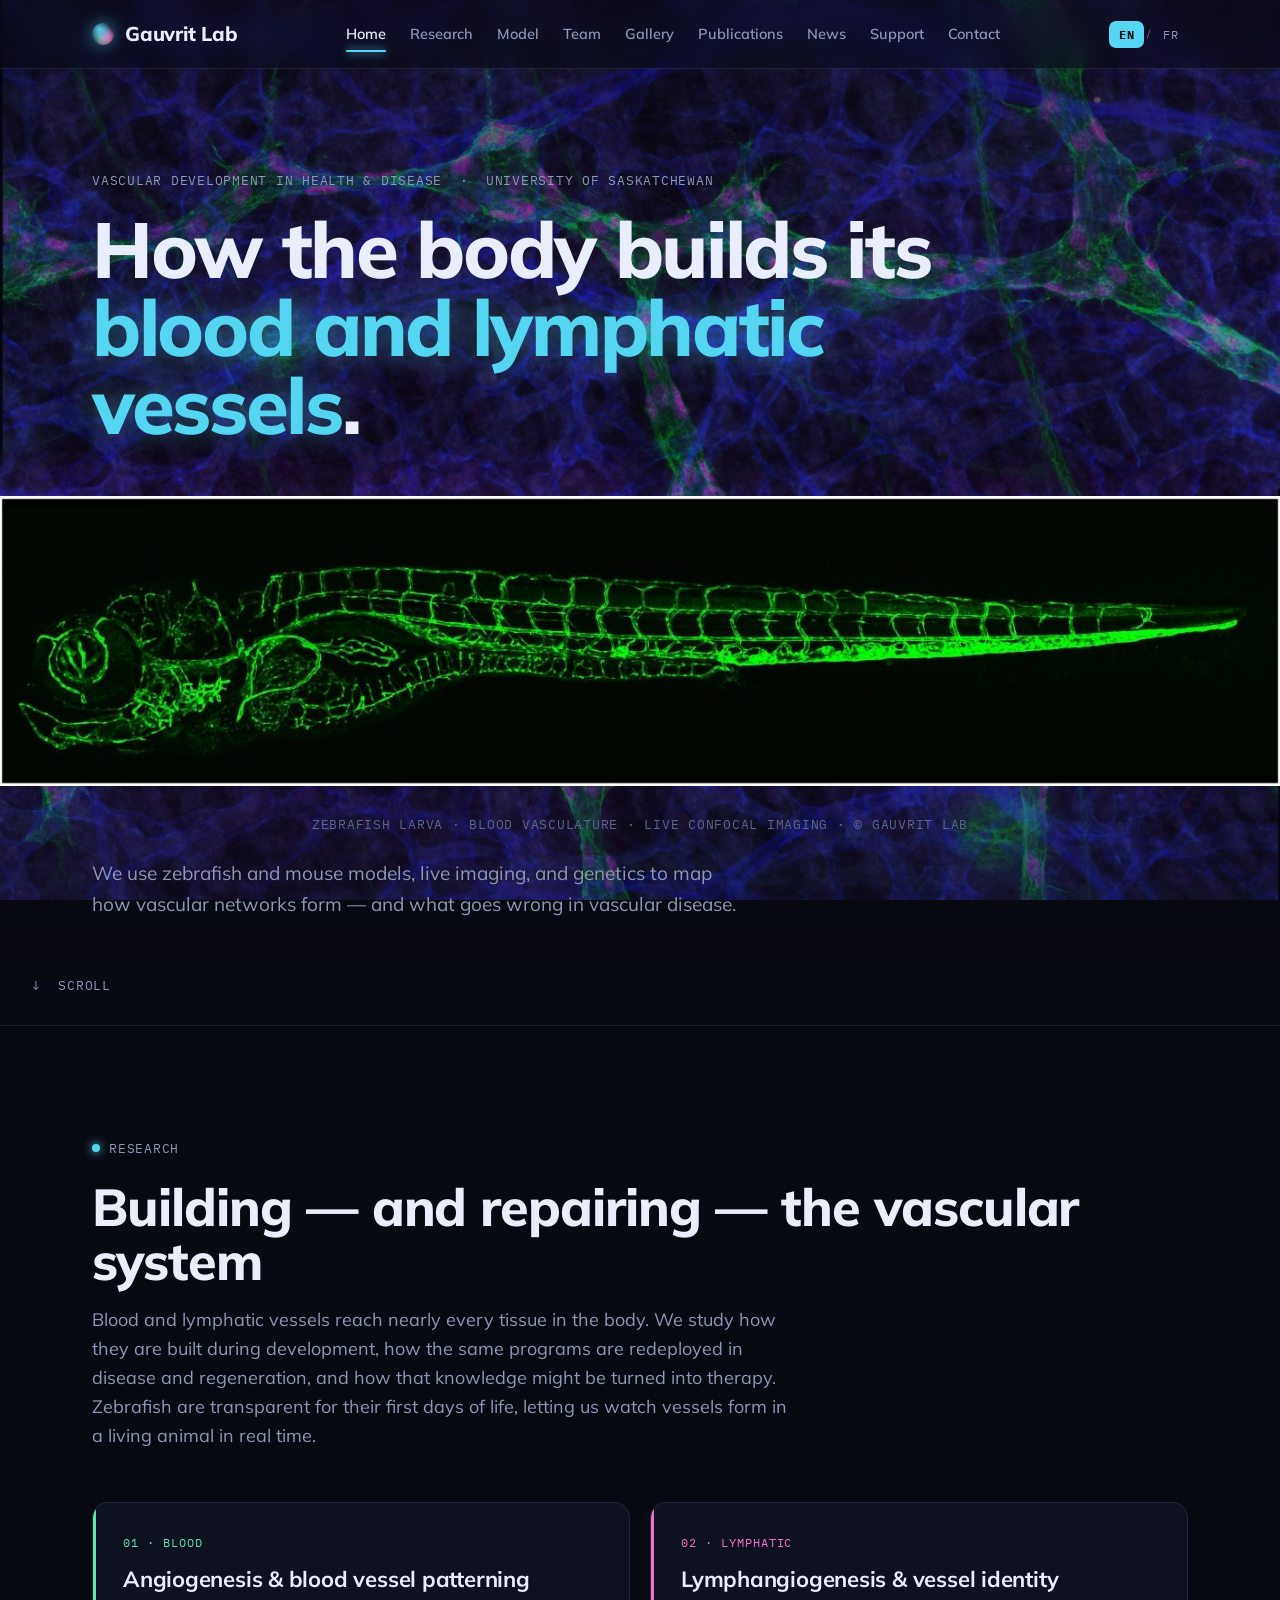
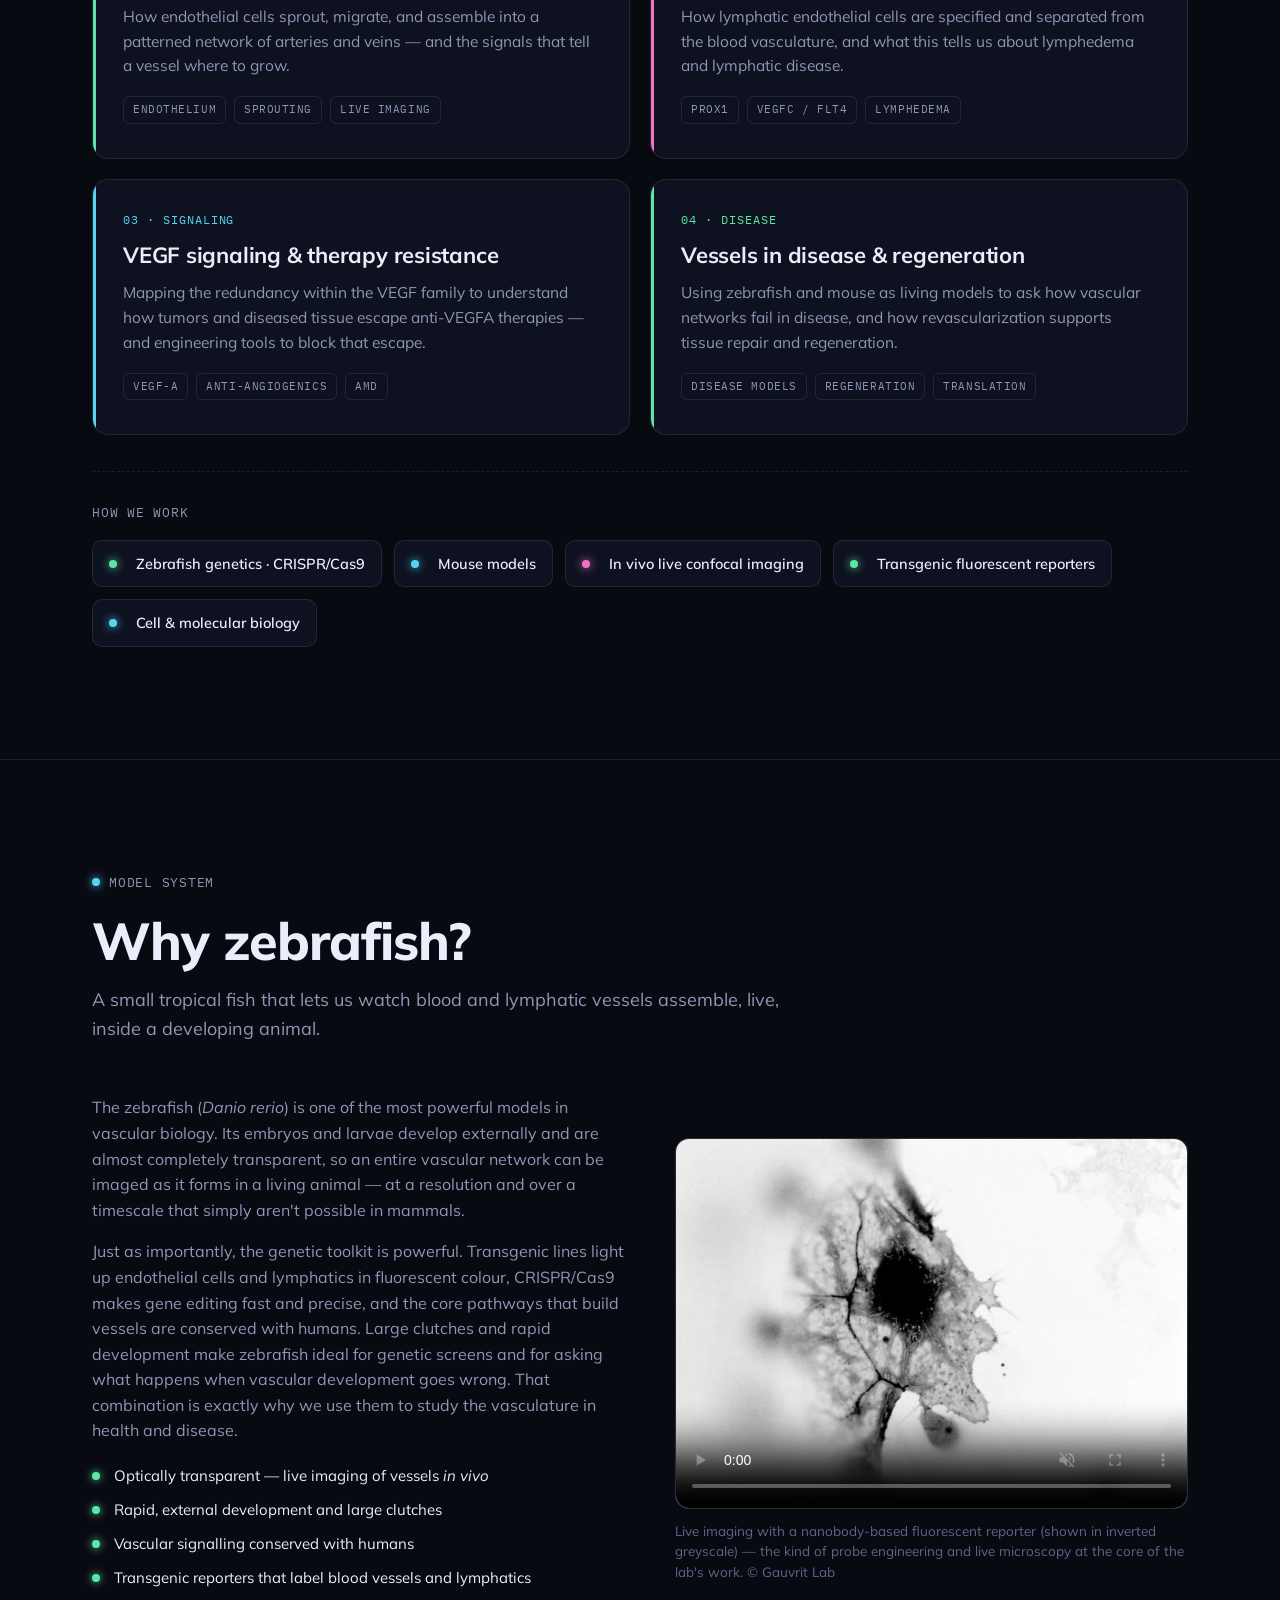
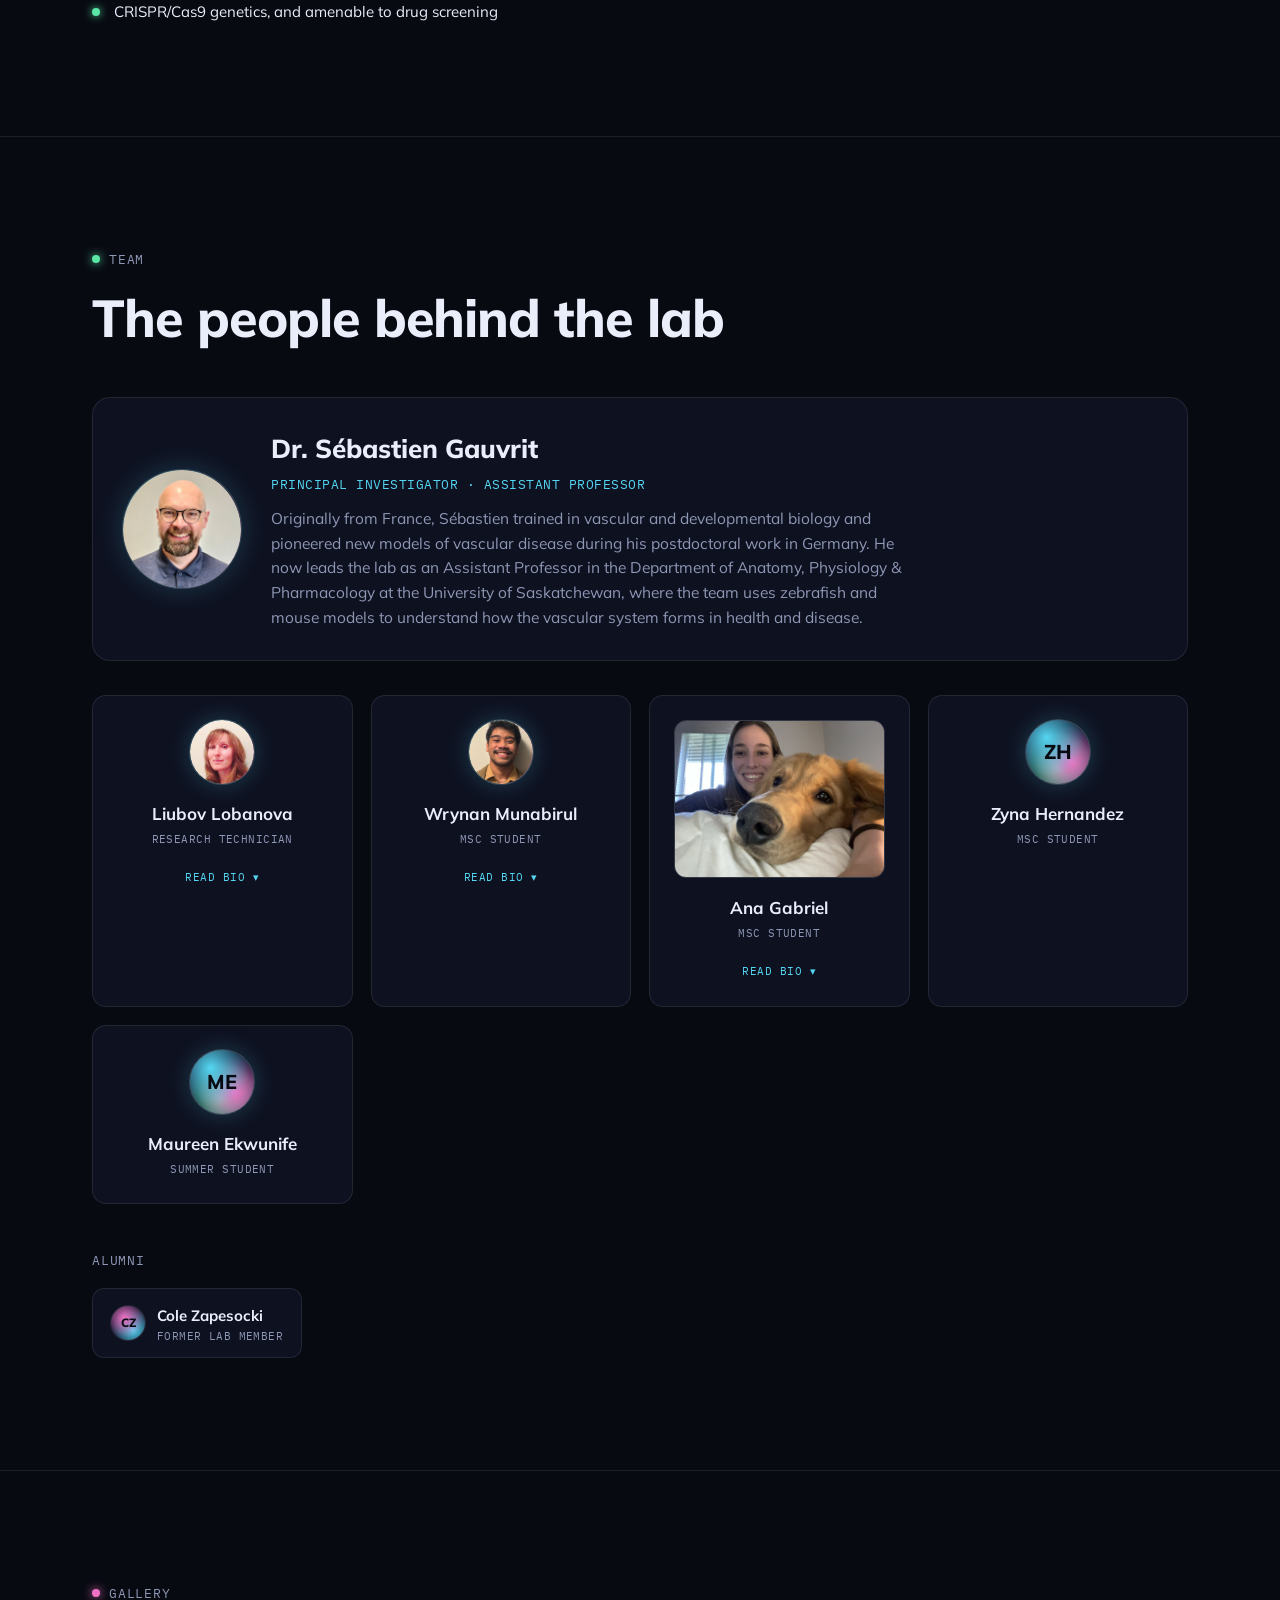
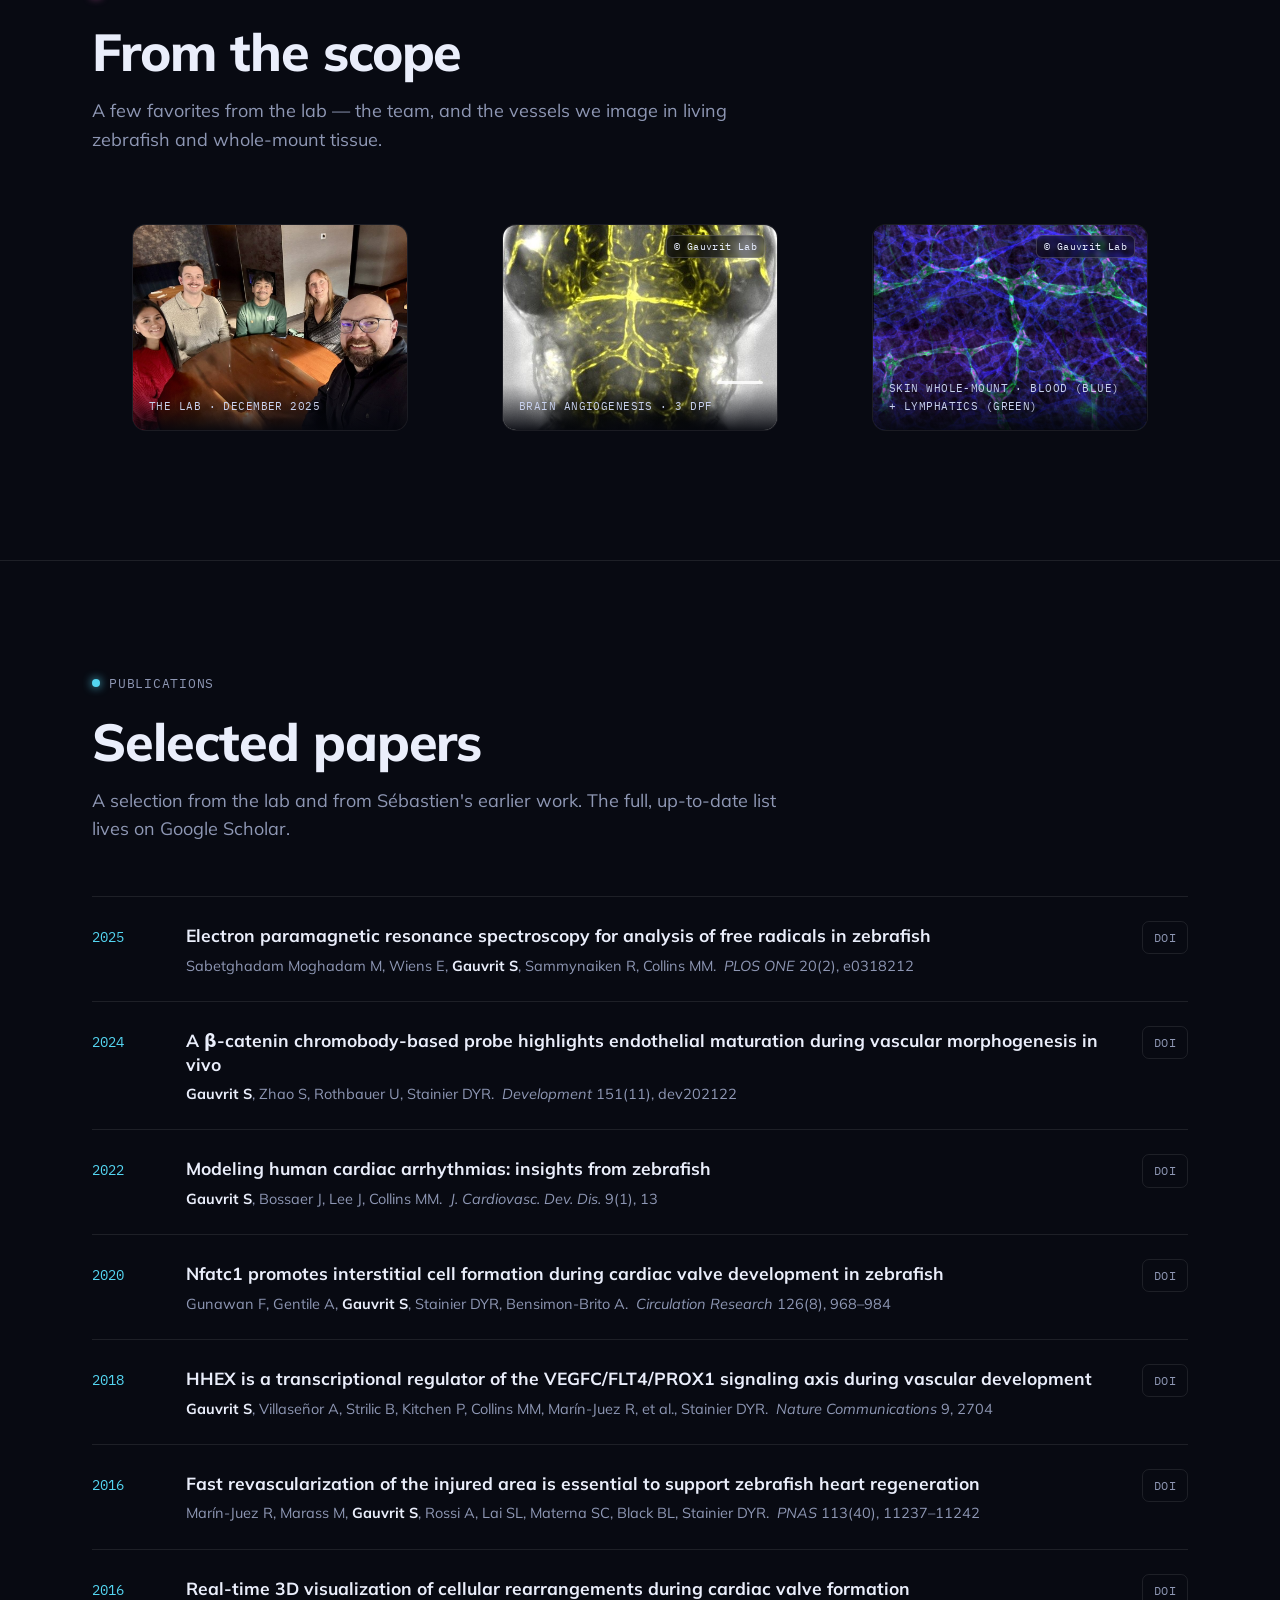
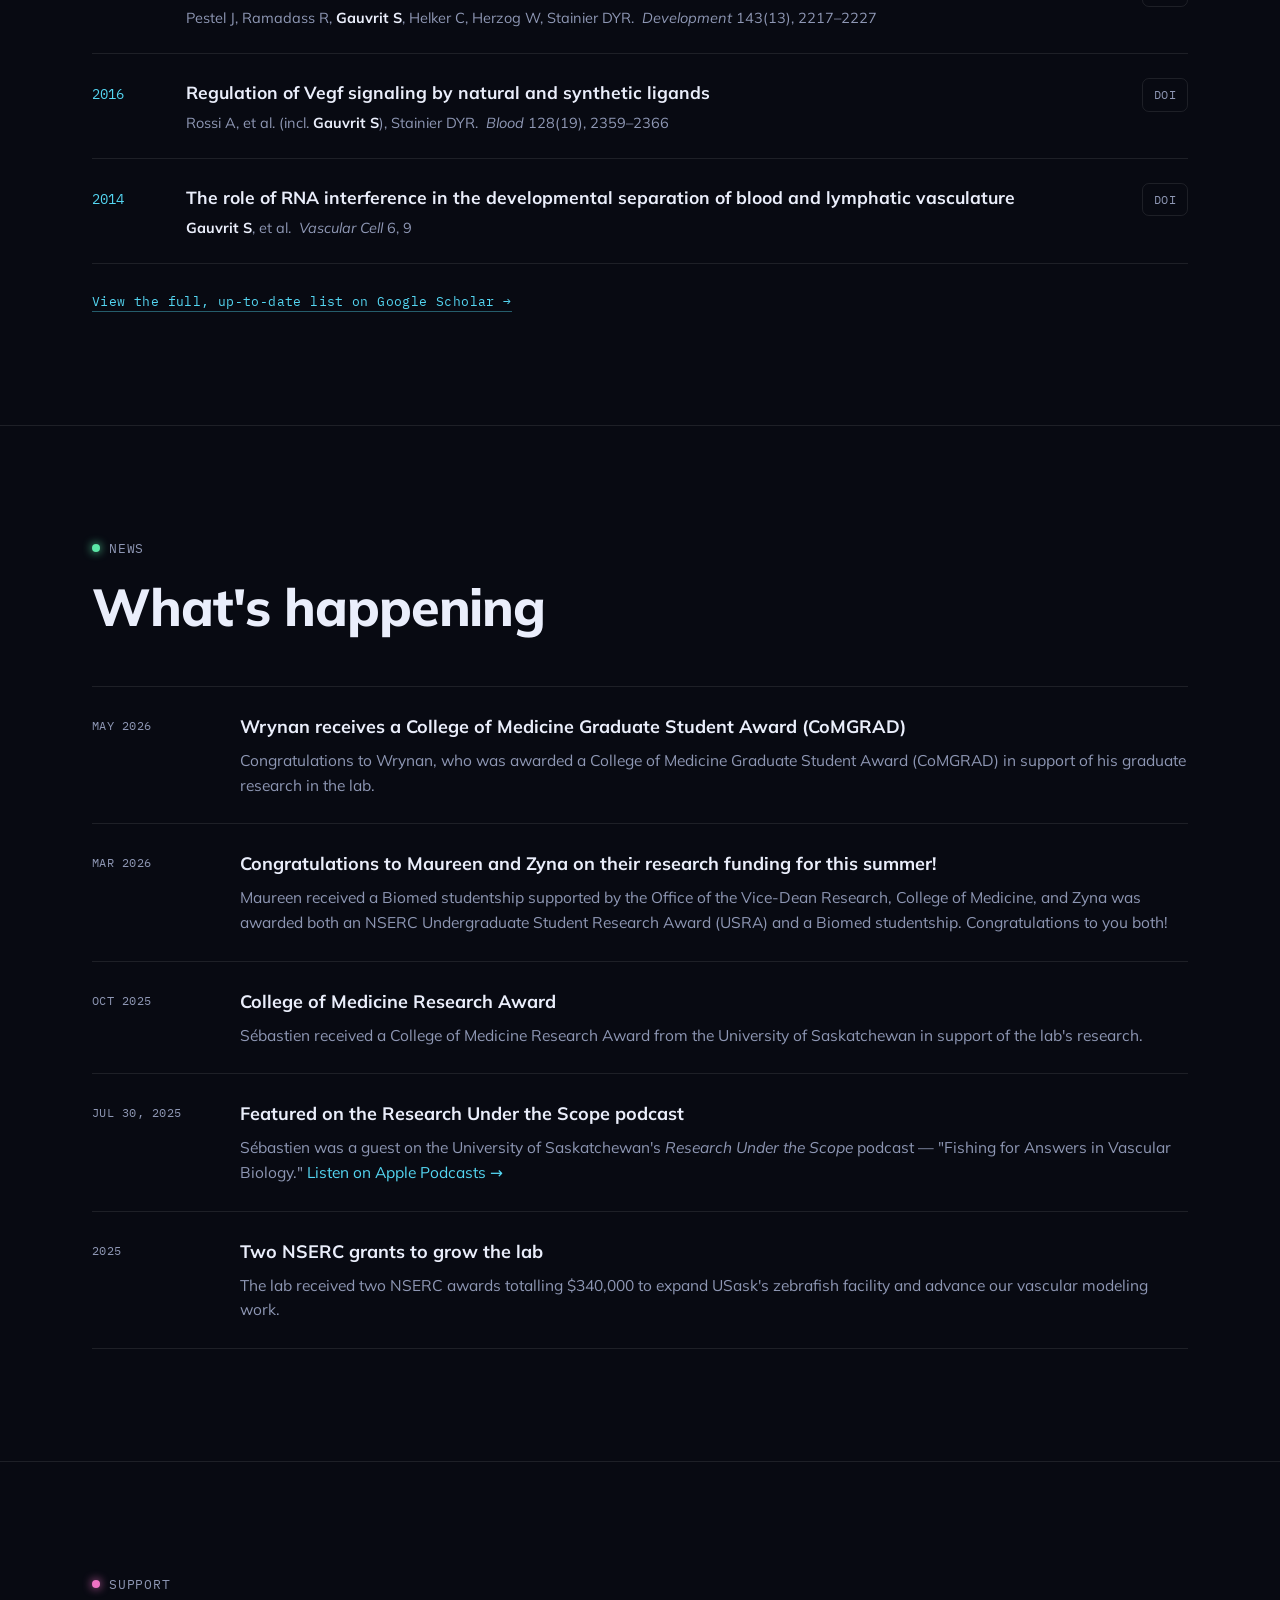
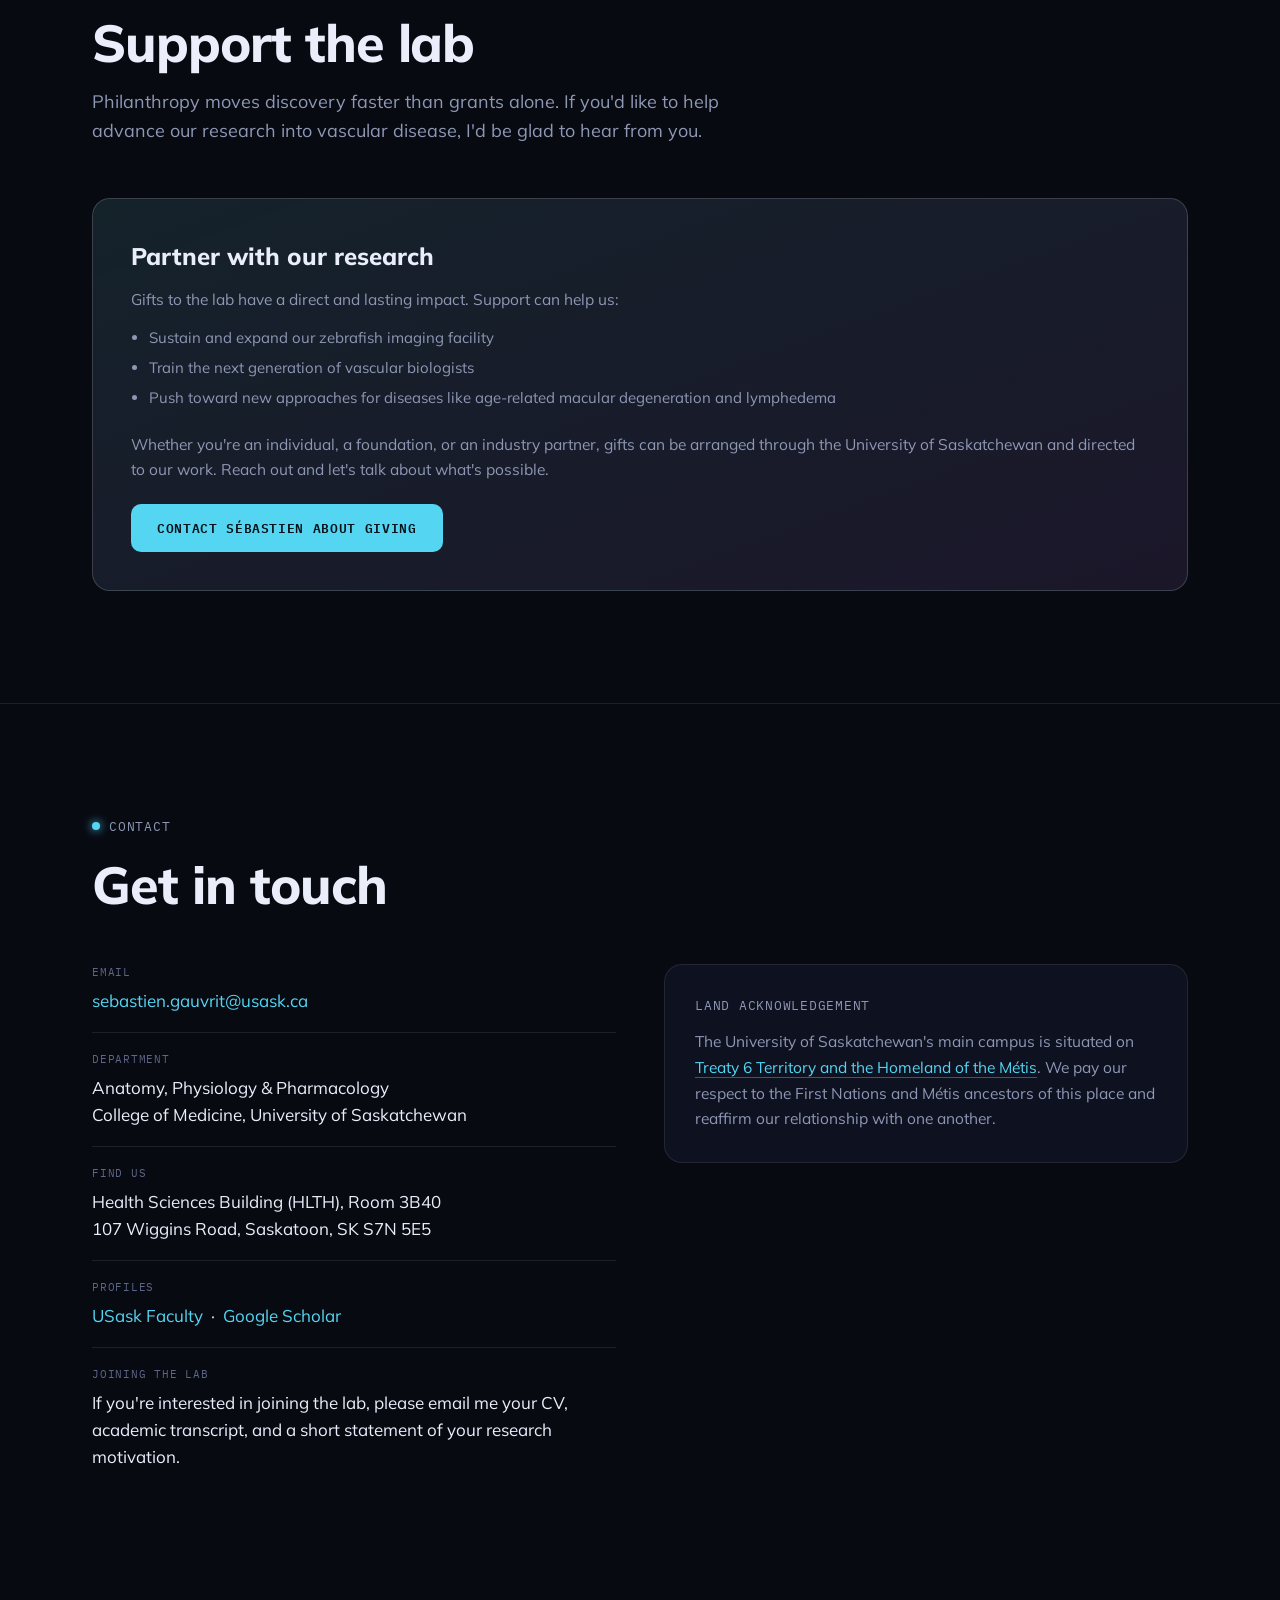
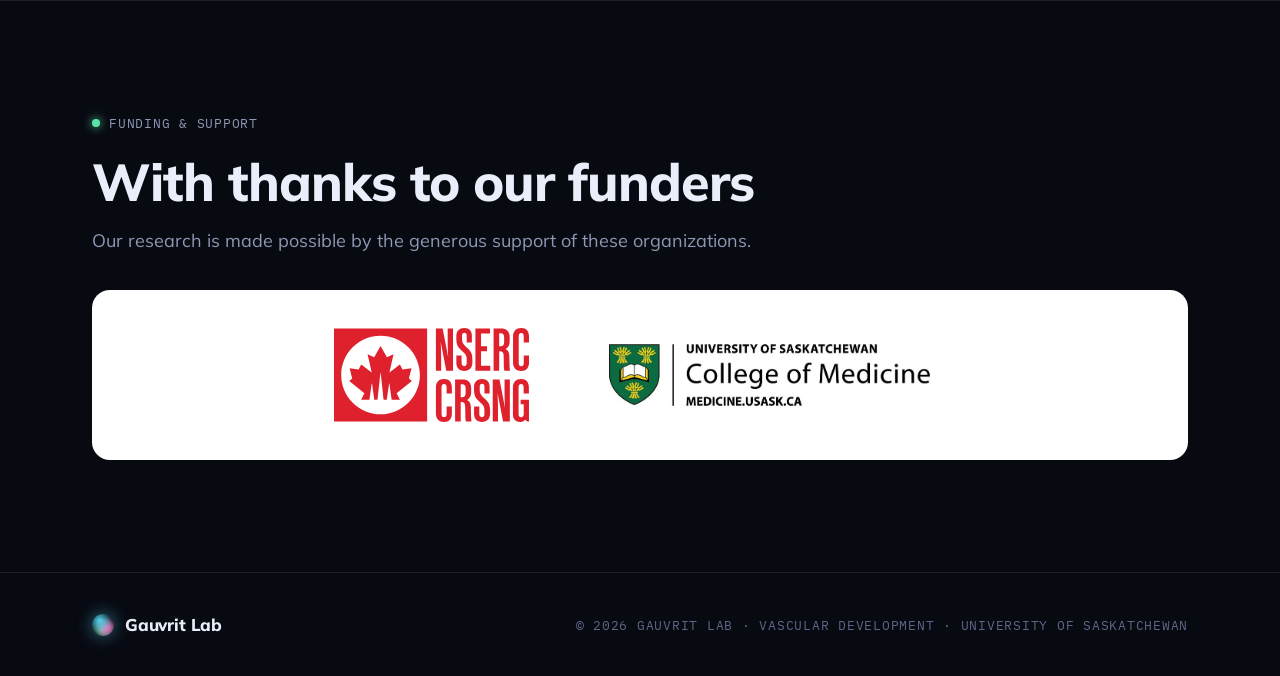
==== commit ba40d708: "Add files via upload" ====
--- a/index.html
+++ b/index.html
@@ -369,7 +369,7 @@
       </div>
     </div>
     <div class="members-grid">
-      <div class="member reveal"><div class="avatar photo"><img src="[data-uri]" alt="Liubov Lobanova"></div><h4>Liubov Lobanova</h4><div class="role" data-i18n="team.role.tech">Research Technician</div></div>
+      <div class="member reveal"><div class="avatar photo"><img src="[data-uri]" alt="Liubov Lobanova"></div><h4>Liubov Lobanova</h4><div class="role" data-i18n="team.role.tech">Research Technician</div><details class="m-bio"><summary data-i18n="team.readbio">Read bio</summary><p data-i18n="team.liubov.bio1">Liubov is a laboratory technician with a strong passion for uncovering the microscopic mysteries of life. She holds a BSc in Microbiology and an MSc in Vaccinology and Immunotherapeutics from the University of Saskatchewan. Her scientific journey has been an engaging, multidisciplinary exploration, spanning a wide range of fields.</p><p data-i18n="team.liubov.bio2">Over the years, she has developed core expertise in immunology, virology, cancer research, and the mechanisms of the circadian clock. While she maintains a broad and lasting interest in molecular biology, Liubov is particularly energized by understanding biology at a systems level. Recently, she has become deeply interested in the lymphatic system and the complexities of developmental biology.</p><p data-i18n="team.liubov.bio3">She is especially fascinated by intricate cellular signalling pathways and protein–protein interactions that govern cell development, communication, and function. For Liubov, science is about connecting insights across disciplines to address complex questions from innovative perspectives.</p></details></div>
       <div class="member reveal"><div class="avatar photo"><img src="[data-uri]" alt="Wrynan Munabirul"></div><h4>Wrynan Munabirul</h4><div class="role" data-i18n="team.role.msc">MSc Student</div><details class="m-bio"><summary data-i18n="team.readbio">Read bio</summary><p data-i18n="team.wrynan.bio1">An international student from the Philippines, Wrynan holds a B.Sc. in Biochemistry with a specialization in computational bioinformatics and drug design. Before coming to Canada for his graduate studies, he served as a university instructor at his alma mater, teaching undergraduate chemistry courses to pre-medicine students. He also gained experience in agricultural chemistry laboratories, where he was involved in quality assurance testing.</p><p data-i18n="team.wrynan.bio2">Currently, Wrynan's research in the Gauvrit Lab focuses on identifying downstream signalling pathways that regulate vascular homeostasis and proliferation. He is also developing in silico prediction tools to support the design of alternative pharmacological inhibitors for pathological angiogenesis.</p></details></div>
       <div class="member reveal"><img class="full-photo" src="[data-uri]" alt="Ana Gabriel"><h4>Ana Gabriel</h4><div class="role" data-i18n="team.role.msc">MSc Student</div><details class="m-bio"><summary data-i18n="team.readbio">Read bio</summary><p data-i18n="team.ana.bio1">Ana and her four-legged furry monster are transplants from the U.S. An animal lover at heart, Ana completed her B.Sc. in Biology at Rockhurst University, where she fell in love with a plate of developing zebrafish embryos. She enjoys running (slowly) across the beautiful Saskatchewan prairies with her monster, who usually drags her for miles.</p><p data-i18n="team.ana.bio2">In the Gauvrit lab, Ana studies the influence of key genes in the development of the lymphatic system using both zebrafish and mice. She enjoys building the transgenic tools that will facilitate this project and sweet-talking bacteria into making the genes she wants.</p></details></div>
       <div class="member reveal"><div class="avatar">ZH</div><h4>Zyna Hernandez</h4><div class="role" data-i18n="team.role.msc">MSc Student</div></div>
@@ -664,7 +664,7 @@
 </script>
 <script>
 (function(){
-  var FR = {"nav.home": "Accueil", "nav.research": "Recherche", "nav.model": "Modèle", "nav.team": "Équipe", "nav.gallery": "Galerie", "nav.publications": "Publications", "nav.news": "Actualités", "nav.support": "Soutien", "nav.contact": "Contact", "hero.eyebrow": "Développement vasculaire en santé et en maladie &nbsp;·&nbsp; Université de la Saskatchewan", "hero.h1": "Comment le corps construit ses <em>vaisseaux sanguins et lymphatiques</em>.", "hero.sub": "Nous utilisons des modèles de poisson-zèbre et de souris, l’imagerie en direct et la génétique pour cartographier la formation des réseaux vasculaires — et ce qui se dérègle dans les maladies vasculaires.", "hero.scroll": "↓ &nbsp;Défiler", "res.eyebrow": "Recherche", "res.title": "Construire — et réparer — le système vasculaire", "res.lede": "Les vaisseaux sanguins et lymphatiques atteignent presque tous les tissus du corps. Nous étudions comment ils se construisent au cours du développement, comment les mêmes programmes sont réutilisés dans la maladie et la régénération, et comment ces connaissances pourraient se traduire en traitements. Le poisson-zèbre est transparent durant ses premiers jours de vie, ce qui nous permet d’observer la formation des vaisseaux en temps réel chez un animal vivant.", "res.pid1": "01 · SANG", "res.h3_1": "Angiogenèse et organisation des vaisseaux sanguins", "res.p1": "Comment les cellules endothéliales bourgeonnent, migrent et s’assemblent en un réseau organisé d’artères et de veines — et les signaux qui indiquent à un vaisseau où croître.", "res.tag.endo": "Endothélium", "res.tag.sprout": "Bourgeonnement", "res.tag.live": "Imagerie en direct", "res.pid2": "02 · LYMPHATIQUE", "res.h3_2": "Lymphangiogenèse et identité des vaisseaux", "res.p2": "Comment les cellules endothéliales lymphatiques sont spécifiées et séparées de la vascularisation sanguine, et ce que cela nous apprend sur le lymphœdème et les maladies lymphatiques.", "res.tag.lymphedema": "Lymphœdème", "res.pid3": "03 · SIGNALISATION", "res.h3_3": "Signalisation VEGF et résistance aux traitements", "res.p3": "Cartographier la redondance au sein de la famille VEGF pour comprendre comment les tumeurs et les tissus malades échappent aux thérapies anti-VEGFA — et concevoir des outils pour bloquer cette échappée.", "res.tag.antiang": "Anti-angiogéniques", "res.tag.amd": "DMLA", "res.pid4": "04 · MALADIE", "res.h3_4": "Vaisseaux dans la maladie et la régénération", "res.p4": "Utiliser le poisson-zèbre et la souris comme modèles vivants pour comprendre comment les réseaux vasculaires défaillent dans la maladie, et comment la revascularisation soutient la réparation et la régénération des tissus.", "res.tag.dmod": "Modèles de maladie", "res.tag.regen": "Régénération", "res.tag.transl": "Application clinique", "res.howwework": "Notre approche", "res.appr1": "<span class=\"dot gfp\"></span>Génétique du poisson-zèbre &middot; CRISPR/Cas9", "res.appr2": "<span class=\"dot dapi\"></span>Modèles murins", "res.appr3": "<span class=\"dot cherry\"></span>Imagerie confocale in vivo en direct", "res.appr4": "<span class=\"dot gfp\"></span>Rapporteurs fluorescents transgéniques", "res.appr5": "<span class=\"dot dapi\"></span>Biologie cellulaire et moléculaire", "zf.eyebrow": "Système modèle", "zf.title": "Pourquoi le poisson-zèbre?", "zf.lede": "Un petit poisson tropical qui nous permet d’observer les vaisseaux sanguins et lymphatiques s’assembler, en direct, dans un animal en développement.", "zf.p1": "Le poisson-zèbre (<em>Danio rerio</em>) est l’un des modèles les plus puissants en biologie vasculaire. Ses embryons et ses larves se développent à l’extérieur et sont presque entièrement transparents, de sorte qu’un réseau vasculaire entier peut être imagé à mesure qu’il se forme dans un animal vivant — avec une résolution et sur une échelle de temps tout simplement impossibles chez les mammifères.", "zf.p2": "Tout aussi important, la boîte à outils génétique est puissante. Des lignées transgéniques font briller les cellules endothéliales et lymphatiques en couleurs fluorescentes, CRISPR/Cas9 rend l’édition génique rapide et précise, et les voies fondamentales qui construisent les vaisseaux sont conservées avec l’humain. De grandes pontes et un développement rapide font du poisson-zèbre un modèle idéal pour les criblages génétiques et pour étudier ce qui se passe lorsque le développement vasculaire se dérègle. C’est précisément pourquoi nous l’utilisons pour étudier la vascularisation en santé et en maladie.", "zf.li1": "Optiquement transparent &mdash; imagerie des vaisseaux <em>in vivo</em> en direct", "zf.li2": "Développement externe et rapide, et grandes pontes", "zf.li3": "Signalisation vasculaire conservée avec l’humain", "zf.li4": "Rapporteurs transgéniques marquant les vaisseaux sanguins et lymphatiques", "zf.li5": "Génétique CRISPR/Cas9, et adapté au criblage de médicaments", "zf.figcap": "Imagerie en direct avec un rapporteur fluorescent à base de nanocorps (présentée en niveaux de gris inversés) &mdash; le type d’ingénierie de sondes et de microscopie en direct au cœur des travaux du laboratoire. © Gauvrit Lab", "team.eyebrow": "Équipe", "team.title": "Les personnes derrière le laboratoire", "team.pi.role": "Chercheur principal · Professeur adjoint", "team.pi.bio": "Originaire de France, Sébastien s’est formé en biologie vasculaire et du développement et a mis au point de nouveaux modèles de maladie vasculaire au cours de ses travaux postdoctoraux en Allemagne. Il dirige aujourd’hui le laboratoire à titre de professeur adjoint au Département d’anatomie, de physiologie et de pharmacologie de l’Université de la Saskatchewan, où l’équipe utilise des modèles de poisson-zèbre et de souris pour comprendre comment le système vasculaire se forme en santé et en maladie.", "team.role.tech": "Technicienne de recherche", "team.role.summer": "Étudiante d’été", "team.readbio": "Lire la bio", "team.ana.bio1": "Ana et son petit monstre à fourrure à quatre pattes sont des transplantées des États-Unis. Amoureuse des animaux dans l’âme, Ana a obtenu son B.Sc. en biologie à l’Université Rockhurst, où elle est tombée sous le charme d’une boîte d’embryons de poisson-zèbre en développement. Elle aime courir (lentement) à travers les magnifiques prairies de la Saskatchewan avec son monstre, qui la traîne généralement sur des kilomètres.", "team.ana.bio2": "Au laboratoire Gauvrit, Ana étudie l’influence de gènes clés dans le développement du système lymphatique en utilisant à la fois le poisson-zèbre et la souris. Elle aime concevoir les outils transgéniques qui faciliteront ce projet et amadouer les bactéries pour qu’elles fabriquent les gènes qu’elle souhaite.", "team.alumni": "Anciens membres", "team.alum.role": "Ancien membre du laboratoire", "gal.eyebrow": "Galerie", "gal.title": "Au microscope", "gal.lede": "Quelques coups de cœur du laboratoire — l’équipe et les vaisseaux que nous imageons chez le poisson-zèbre vivant et en préparation entière.", "gal.cap1": "Le laboratoire · décembre 2025", "gal.cap2": "Angiogenèse cérébrale · 3 jpf", "gal.cap3": "Peau en préparation entière · sang (bleu) + lymphatiques (vert)", "pub.eyebrow": "Publications", "pub.title": "Articles choisis", "pub.lede": "Une sélection issue du laboratoire et des travaux antérieurs de Sébastien. La liste complète et à jour se trouve sur Google Scholar.", "pub.scholar": "Voir la liste complète et à jour sur Google Scholar →", "news.eyebrow": "Actualités", "news.title": "Quoi de neuf", "news1.when": "30 juil. 2025", "news1.h4": "À l’honneur dans le balado Research Under the Scope", "news1.p": "Sébastien a été l’invité du balado <em>Research Under the Scope</em> de l’Université de la Saskatchewan — «&nbsp;Fishing for Answers in Vascular Biology&nbsp;». <a href=\"https://podcasts.apple.com/us/podcast/dr-s%C3%A9bastien-gauvrit-fishing-for-answers-in-vascular/id1513240190?i=1000719766009\" target=\"_blank\" rel=\"noopener\" style=\"color:var(--dapi)\">Écouter sur Apple Podcasts →</a>", "news2.h4": "Deux subventions du CRSNG pour faire croître le laboratoire", "news2.p": "Le laboratoire a reçu deux subventions du CRSNG totalisant 340 000&nbsp;$ pour agrandir l’animalerie de poissons-zèbres de l’USask et faire progresser nos travaux de modélisation vasculaire.", "sup.eyebrow": "Soutien", "sup.title": "Soutenir le laboratoire", "sup.lede": "La philanthropie accélère la découverte plus que les subventions seules. Si vous souhaitez contribuer à faire avancer nos recherches sur les maladies vasculaires, ce serait un plaisir d’échanger avec vous.", "sup.h3": "Devenez partenaire de nos recherches", "sup.p1": "Les dons au laboratoire ont un impact direct et durable. Votre soutien peut nous aider à&nbsp;:", "sup.li1": "Maintenir et agrandir notre plateforme d’imagerie du poisson-zèbre", "sup.li2": "Former la prochaine génération de biologistes vasculaires", "sup.li3": "Faire progresser de nouvelles approches pour des maladies comme la dégénérescence maculaire liée à l’âge et le lymphœdème", "sup.p2": "Que vous soyez un particulier, une fondation ou un partenaire de l’industrie, les dons peuvent être organisés par l’entremise de l’Université de la Saskatchewan et affectés à nos travaux. Écrivez-nous et discutons de ce qui est possible.", "sup.btn": "Contacter Sébastien au sujet d’un don", "con.eyebrow": "Contact", "con.title": "Nous joindre", "con.k.email": "Courriel", "con.k.dept": "Département", "con.v.dept": "Anatomie, physiologie et pharmacologie<br>Collège de médecine, Université de la Saskatchewan", "con.k.find": "Nous trouver", "con.v.find": "Édifice des sciences de la santé (HLTH), bureau 3B40<br>107 Wiggins Road, Saskatoon (Saskatchewan)&nbsp;S7N&nbsp;5E5", "con.k.profiles": "Profils", "con.usaskfac": "Corps professoral USask", "con.k.join": "Se joindre au laboratoire", "con.v.join": "Si vous souhaitez vous joindre au laboratoire, veuillez m’envoyer par courriel votre CV, votre relevé de notes et une brève déclaration de vos motivations de recherche.", "con.land.title": "Reconnaissance territoriale", "con.land.p2": "Le campus principal de l’Université de la Saskatchewan est situé sur <a href=\"https://indigenous.usask.ca/indigenization-reconciliation/Land-Acknowledgement.php\" target=\"_blank\" rel=\"noopener\">le territoire visé par le Traité n&deg;&nbsp;6 et la patrie de la Nation métisse</a>. Nous rendons hommage aux ancêtres des Premières Nations et de la Nation métisse de ce lieu et réaffirmons nos relations les uns avec les autres.", "fund.eyebrow": "Financement et soutien", "fund.title": "Avec nos remerciements aux organismes qui nous soutiennent", "fund.lede": "Nos recherches sont rendues possibles grâce au généreux soutien de ces organisations.", "team.role.msc": "Étudiant(e) à la maîtrise", "hero.cap": "Larve de poisson-zèbre · vascularisation sanguine · imagerie confocale en direct · © Gauvrit Lab", "team.wrynan.bio1": "Étudiant international originaire des Philippines, Wrynan détient un B.Sc. en biochimie avec une spécialisation en bio-informatique computationnelle et en conception de médicaments. Avant de venir au Canada pour ses études supérieures, il a été chargé de cours à son alma mater, où il enseignait des cours de chimie de premier cycle à des étudiants en pré-médecine. Il a aussi acquis de l’expérience dans des laboratoires de chimie agricole, où il participait aux essais d’assurance qualité.", "team.wrynan.bio2": "Au laboratoire Gauvrit, les recherches de Wrynan portent actuellement sur l’identification des voies de signalisation en aval qui régulent l’homéostasie et la prolifération vasculaires. Il développe également des outils de prédiction in silico pour soutenir la conception d’inhibiteurs pharmacologiques alternatifs contre l’angiogenèse pathologique.", "news.studentships.when": "Mars 2026", "news.studentships.h4": "Félicitations à Maureen et Zyna pour leur financement de recherche pour cet été!", "news.studentships.p": "Maureen a obtenu une bourse Biomed appuyée par le Bureau du vice-doyen à la recherche du Collège de médecine, et Zyna a reçu à la fois une bourse de recherche au premier cycle (BRPC/USRA) du CRSNG et une bourse Biomed. Félicitations à vous deux!", "news.cmra.when": "Octobre 2025", "news.cmra.h4": "Prix de recherche du Collège de médecine", "news.cmra.p": "Sébastien a reçu un Prix de recherche du Collège de médecine de l’Université de la Saskatchewan en appui aux travaux du laboratoire.", "news.comgrad.when": "Mai 2026", "news.comgrad.h4": "Wrynan reçoit une Bourse d’études supérieures du Collège de médecine (CoMGRAD)", "news.comgrad.p": "Félicitations à Wrynan, qui a obtenu une Bourse d’études supérieures du Collège de médecine (CoMGRAD) en appui à ses travaux de recherche aux cycles supérieurs au laboratoire."};
+  var FR = {"nav.home": "Accueil", "nav.research": "Recherche", "nav.model": "Modèle", "nav.team": "Équipe", "nav.gallery": "Galerie", "nav.publications": "Publications", "nav.news": "Actualités", "nav.support": "Soutien", "nav.contact": "Contact", "hero.eyebrow": "Développement vasculaire en santé et en maladie &nbsp;·&nbsp; Université de la Saskatchewan", "hero.h1": "Comment le corps construit ses <em>vaisseaux sanguins et lymphatiques</em>.", "hero.sub": "Nous utilisons des modèles de poisson-zèbre et de souris, l’imagerie en direct et la génétique pour cartographier la formation des réseaux vasculaires — et ce qui se dérègle dans les maladies vasculaires.", "hero.scroll": "↓ &nbsp;Défiler", "res.eyebrow": "Recherche", "res.title": "Construire — et réparer — le système vasculaire", "res.lede": "Les vaisseaux sanguins et lymphatiques atteignent presque tous les tissus du corps. Nous étudions comment ils se construisent au cours du développement, comment les mêmes programmes sont réutilisés dans la maladie et la régénération, et comment ces connaissances pourraient se traduire en traitements. Le poisson-zèbre est transparent durant ses premiers jours de vie, ce qui nous permet d’observer la formation des vaisseaux en temps réel chez un animal vivant.", "res.pid1": "01 · SANG", "res.h3_1": "Angiogenèse et organisation des vaisseaux sanguins", "res.p1": "Comment les cellules endothéliales bourgeonnent, migrent et s’assemblent en un réseau organisé d’artères et de veines — et les signaux qui indiquent à un vaisseau où croître.", "res.tag.endo": "Endothélium", "res.tag.sprout": "Bourgeonnement", "res.tag.live": "Imagerie en direct", "res.pid2": "02 · LYMPHATIQUE", "res.h3_2": "Lymphangiogenèse et identité des vaisseaux", "res.p2": "Comment les cellules endothéliales lymphatiques sont spécifiées et séparées de la vascularisation sanguine, et ce que cela nous apprend sur le lymphœdème et les maladies lymphatiques.", "res.tag.lymphedema": "Lymphœdème", "res.pid3": "03 · SIGNALISATION", "res.h3_3": "Signalisation VEGF et résistance aux traitements", "res.p3": "Cartographier la redondance au sein de la famille VEGF pour comprendre comment les tumeurs et les tissus malades échappent aux thérapies anti-VEGFA — et concevoir des outils pour bloquer cette échappée.", "res.tag.antiang": "Anti-angiogéniques", "res.tag.amd": "DMLA", "res.pid4": "04 · MALADIE", "res.h3_4": "Vaisseaux dans la maladie et la régénération", "res.p4": "Utiliser le poisson-zèbre et la souris comme modèles vivants pour comprendre comment les réseaux vasculaires défaillent dans la maladie, et comment la revascularisation soutient la réparation et la régénération des tissus.", "res.tag.dmod": "Modèles de maladie", "res.tag.regen": "Régénération", "res.tag.transl": "Application clinique", "res.howwework": "Notre approche", "res.appr1": "<span class=\"dot gfp\"></span>Génétique du poisson-zèbre &middot; CRISPR/Cas9", "res.appr2": "<span class=\"dot dapi\"></span>Modèles murins", "res.appr3": "<span class=\"dot cherry\"></span>Imagerie confocale in vivo en direct", "res.appr4": "<span class=\"dot gfp\"></span>Rapporteurs fluorescents transgéniques", "res.appr5": "<span class=\"dot dapi\"></span>Biologie cellulaire et moléculaire", "zf.eyebrow": "Système modèle", "zf.title": "Pourquoi le poisson-zèbre?", "zf.lede": "Un petit poisson tropical qui nous permet d’observer les vaisseaux sanguins et lymphatiques s’assembler, en direct, dans un animal en développement.", "zf.p1": "Le poisson-zèbre (<em>Danio rerio</em>) est l’un des modèles les plus puissants en biologie vasculaire. Ses embryons et ses larves se développent à l’extérieur et sont presque entièrement transparents, de sorte qu’un réseau vasculaire entier peut être imagé à mesure qu’il se forme dans un animal vivant — avec une résolution et sur une échelle de temps tout simplement impossibles chez les mammifères.", "zf.p2": "Tout aussi important, la boîte à outils génétique est puissante. Des lignées transgéniques font briller les cellules endothéliales et lymphatiques en couleurs fluorescentes, CRISPR/Cas9 rend l’édition génique rapide et précise, et les voies fondamentales qui construisent les vaisseaux sont conservées avec l’humain. De grandes pontes et un développement rapide font du poisson-zèbre un modèle idéal pour les criblages génétiques et pour étudier ce qui se passe lorsque le développement vasculaire se dérègle. C’est précisément pourquoi nous l’utilisons pour étudier la vascularisation en santé et en maladie.", "zf.li1": "Optiquement transparent &mdash; imagerie des vaisseaux <em>in vivo</em> en direct", "zf.li2": "Développement externe et rapide, et grandes pontes", "zf.li3": "Signalisation vasculaire conservée avec l’humain", "zf.li4": "Rapporteurs transgéniques marquant les vaisseaux sanguins et lymphatiques", "zf.li5": "Génétique CRISPR/Cas9, et adapté au criblage de médicaments", "zf.figcap": "Imagerie en direct avec un rapporteur fluorescent à base de nanocorps (présentée en niveaux de gris inversés) &mdash; le type d’ingénierie de sondes et de microscopie en direct au cœur des travaux du laboratoire. © Gauvrit Lab", "team.eyebrow": "Équipe", "team.title": "Les personnes derrière le laboratoire", "team.pi.role": "Chercheur principal · Professeur adjoint", "team.pi.bio": "Originaire de France, Sébastien s’est formé en biologie vasculaire et du développement et a mis au point de nouveaux modèles de maladie vasculaire au cours de ses travaux postdoctoraux en Allemagne. Il dirige aujourd’hui le laboratoire à titre de professeur adjoint au Département d’anatomie, de physiologie et de pharmacologie de l’Université de la Saskatchewan, où l’équipe utilise des modèles de poisson-zèbre et de souris pour comprendre comment le système vasculaire se forme en santé et en maladie.", "team.role.tech": "Technicienne de recherche", "team.role.summer": "Étudiante d’été", "team.readbio": "Lire la bio", "team.ana.bio1": "Ana et son petit monstre à fourrure à quatre pattes sont des transplantées des États-Unis. Amoureuse des animaux dans l’âme, Ana a obtenu son B.Sc. en biologie à l’Université Rockhurst, où elle est tombée sous le charme d’une boîte d’embryons de poisson-zèbre en développement. Elle aime courir (lentement) à travers les magnifiques prairies de la Saskatchewan avec son monstre, qui la traîne généralement sur des kilomètres.", "team.ana.bio2": "Au laboratoire Gauvrit, Ana étudie l’influence de gènes clés dans le développement du système lymphatique en utilisant à la fois le poisson-zèbre et la souris. Elle aime concevoir les outils transgéniques qui faciliteront ce projet et amadouer les bactéries pour qu’elles fabriquent les gènes qu’elle souhaite.", "team.alumni": "Anciens membres", "team.alum.role": "Ancien membre du laboratoire", "gal.eyebrow": "Galerie", "gal.title": "Au microscope", "gal.lede": "Quelques coups de cœur du laboratoire — l’équipe et les vaisseaux que nous imageons chez le poisson-zèbre vivant et en préparation entière.", "gal.cap1": "Le laboratoire · décembre 2025", "gal.cap2": "Angiogenèse cérébrale · 3 jpf", "gal.cap3": "Peau en préparation entière · sang (bleu) + lymphatiques (vert)", "pub.eyebrow": "Publications", "pub.title": "Articles choisis", "pub.lede": "Une sélection issue du laboratoire et des travaux antérieurs de Sébastien. La liste complète et à jour se trouve sur Google Scholar.", "pub.scholar": "Voir la liste complète et à jour sur Google Scholar →", "news.eyebrow": "Actualités", "news.title": "Quoi de neuf", "news1.when": "30 juil. 2025", "news1.h4": "À l’honneur dans le balado Research Under the Scope", "news1.p": "Sébastien a été l’invité du balado <em>Research Under the Scope</em> de l’Université de la Saskatchewan — «&nbsp;Fishing for Answers in Vascular Biology&nbsp;». <a href=\"https://podcasts.apple.com/us/podcast/dr-s%C3%A9bastien-gauvrit-fishing-for-answers-in-vascular/id1513240190?i=1000719766009\" target=\"_blank\" rel=\"noopener\" style=\"color:var(--dapi)\">Écouter sur Apple Podcasts →</a>", "news2.h4": "Deux subventions du CRSNG pour faire croître le laboratoire", "news2.p": "Le laboratoire a reçu deux subventions du CRSNG totalisant 340 000&nbsp;$ pour agrandir l’animalerie de poissons-zèbres de l’USask et faire progresser nos travaux de modélisation vasculaire.", "sup.eyebrow": "Soutien", "sup.title": "Soutenir le laboratoire", "sup.lede": "La philanthropie accélère la découverte plus que les subventions seules. Si vous souhaitez contribuer à faire avancer nos recherches sur les maladies vasculaires, ce serait un plaisir d’échanger avec vous.", "sup.h3": "Devenez partenaire de nos recherches", "sup.p1": "Les dons au laboratoire ont un impact direct et durable. Votre soutien peut nous aider à&nbsp;:", "sup.li1": "Maintenir et agrandir notre plateforme d’imagerie du poisson-zèbre", "sup.li2": "Former la prochaine génération de biologistes vasculaires", "sup.li3": "Faire progresser de nouvelles approches pour des maladies comme la dégénérescence maculaire liée à l’âge et le lymphœdème", "sup.p2": "Que vous soyez un particulier, une fondation ou un partenaire de l’industrie, les dons peuvent être organisés par l’entremise de l’Université de la Saskatchewan et affectés à nos travaux. Écrivez-nous et discutons de ce qui est possible.", "sup.btn": "Contacter Sébastien au sujet d’un don", "con.eyebrow": "Contact", "con.title": "Nous joindre", "con.k.email": "Courriel", "con.k.dept": "Département", "con.v.dept": "Anatomie, physiologie et pharmacologie<br>Collège de médecine, Université de la Saskatchewan", "con.k.find": "Nous trouver", "con.v.find": "Édifice des sciences de la santé (HLTH), bureau 3B40<br>107 Wiggins Road, Saskatoon (Saskatchewan)&nbsp;S7N&nbsp;5E5", "con.k.profiles": "Profils", "con.usaskfac": "Corps professoral USask", "con.k.join": "Se joindre au laboratoire", "con.v.join": "Si vous souhaitez vous joindre au laboratoire, veuillez m’envoyer par courriel votre CV, votre relevé de notes et une brève déclaration de vos motivations de recherche.", "con.land.title": "Reconnaissance territoriale", "con.land.p2": "Le campus principal de l’Université de la Saskatchewan est situé sur <a href=\"https://indigenous.usask.ca/indigenization-reconciliation/Land-Acknowledgement.php\" target=\"_blank\" rel=\"noopener\">le territoire visé par le Traité n&deg;&nbsp;6 et la patrie de la Nation métisse</a>. Nous rendons hommage aux ancêtres des Premières Nations et de la Nation métisse de ce lieu et réaffirmons nos relations les uns avec les autres.", "fund.eyebrow": "Financement et soutien", "fund.title": "Avec nos remerciements aux organismes qui nous soutiennent", "fund.lede": "Nos recherches sont rendues possibles grâce au généreux soutien de ces organisations.", "team.role.msc": "Étudiant(e) à la maîtrise", "hero.cap": "Larve de poisson-zèbre · vascularisation sanguine · imagerie confocale en direct · © Gauvrit Lab", "team.wrynan.bio1": "Étudiant international originaire des Philippines, Wrynan détient un B.Sc. en biochimie avec une spécialisation en bio-informatique computationnelle et en conception de médicaments. Avant de venir au Canada pour ses études supérieures, il a été chargé de cours à son alma mater, où il enseignait des cours de chimie de premier cycle à des étudiants en pré-médecine. Il a aussi acquis de l’expérience dans des laboratoires de chimie agricole, où il participait aux essais d’assurance qualité.", "team.wrynan.bio2": "Au laboratoire Gauvrit, les recherches de Wrynan portent actuellement sur l’identification des voies de signalisation en aval qui régulent l’homéostasie et la prolifération vasculaires. Il développe également des outils de prédiction in silico pour soutenir la conception d’inhibiteurs pharmacologiques alternatifs contre l’angiogenèse pathologique.", "news.studentships.when": "Mars 2026", "news.studentships.h4": "Félicitations à Maureen et Zyna pour leur financement de recherche pour cet été!", "news.studentships.p": "Maureen a obtenu une bourse Biomed appuyée par le Bureau du vice-doyen à la recherche du Collège de médecine, et Zyna a reçu à la fois une bourse de recherche au premier cycle (BRPC/USRA) du CRSNG et une bourse Biomed. Félicitations à vous deux!", "news.cmra.when": "Octobre 2025", "news.cmra.h4": "Prix de recherche du Collège de médecine", "news.cmra.p": "Sébastien a reçu un Prix de recherche du Collège de médecine de l’Université de la Saskatchewan en appui aux travaux du laboratoire.", "news.comgrad.when": "Mai 2026", "news.comgrad.h4": "Wrynan reçoit une Bourse d’études supérieures du Collège de médecine (CoMGRAD)", "news.comgrad.p": "Félicitations à Wrynan, qui a obtenu une Bourse d’études supérieures du Collège de médecine (CoMGRAD) en appui à ses travaux de recherche aux cycles supérieurs au laboratoire.", "team.liubov.bio1": "Liubov est technicienne de laboratoire, animée d’une grande passion pour la découverte des mystères microscopiques du vivant. Elle détient un B.Sc. en microbiologie et une M.Sc. en vaccinologie et immunothérapeutique de l’Université de la Saskatchewan. Son parcours scientifique a été une exploration captivante et multidisciplinaire, couvrant un large éventail de domaines.", "team.liubov.bio2": "Au fil des ans, elle a acquis une expertise de base en immunologie, en virologie, en recherche sur le cancer et dans les mécanismes de l’horloge circadienne. Tout en conservant un intérêt vaste et durable pour la biologie moléculaire, Liubov est particulièrement stimulée par la compréhension de la biologie à l’échelle des systèmes. Récemment, elle s’est passionnée pour le système lymphatique et les complexités de la biologie du développement.", "team.liubov.bio3": "Elle est particulièrement fascinée par les voies de signalisation cellulaire complexes et les interactions protéine–protéine qui régissent le développement, la communication et la fonction des cellules. Pour Liubov, la science consiste à relier les connaissances entre les disciplines afin d’aborder des questions complexes sous des angles novateurs."};
   var nodes = document.querySelectorAll('[data-i18n]');
   var EN = {};
   nodes.forEach(function(n){ EN[n.getAttribute('data-i18n')] = n.innerHTML; });
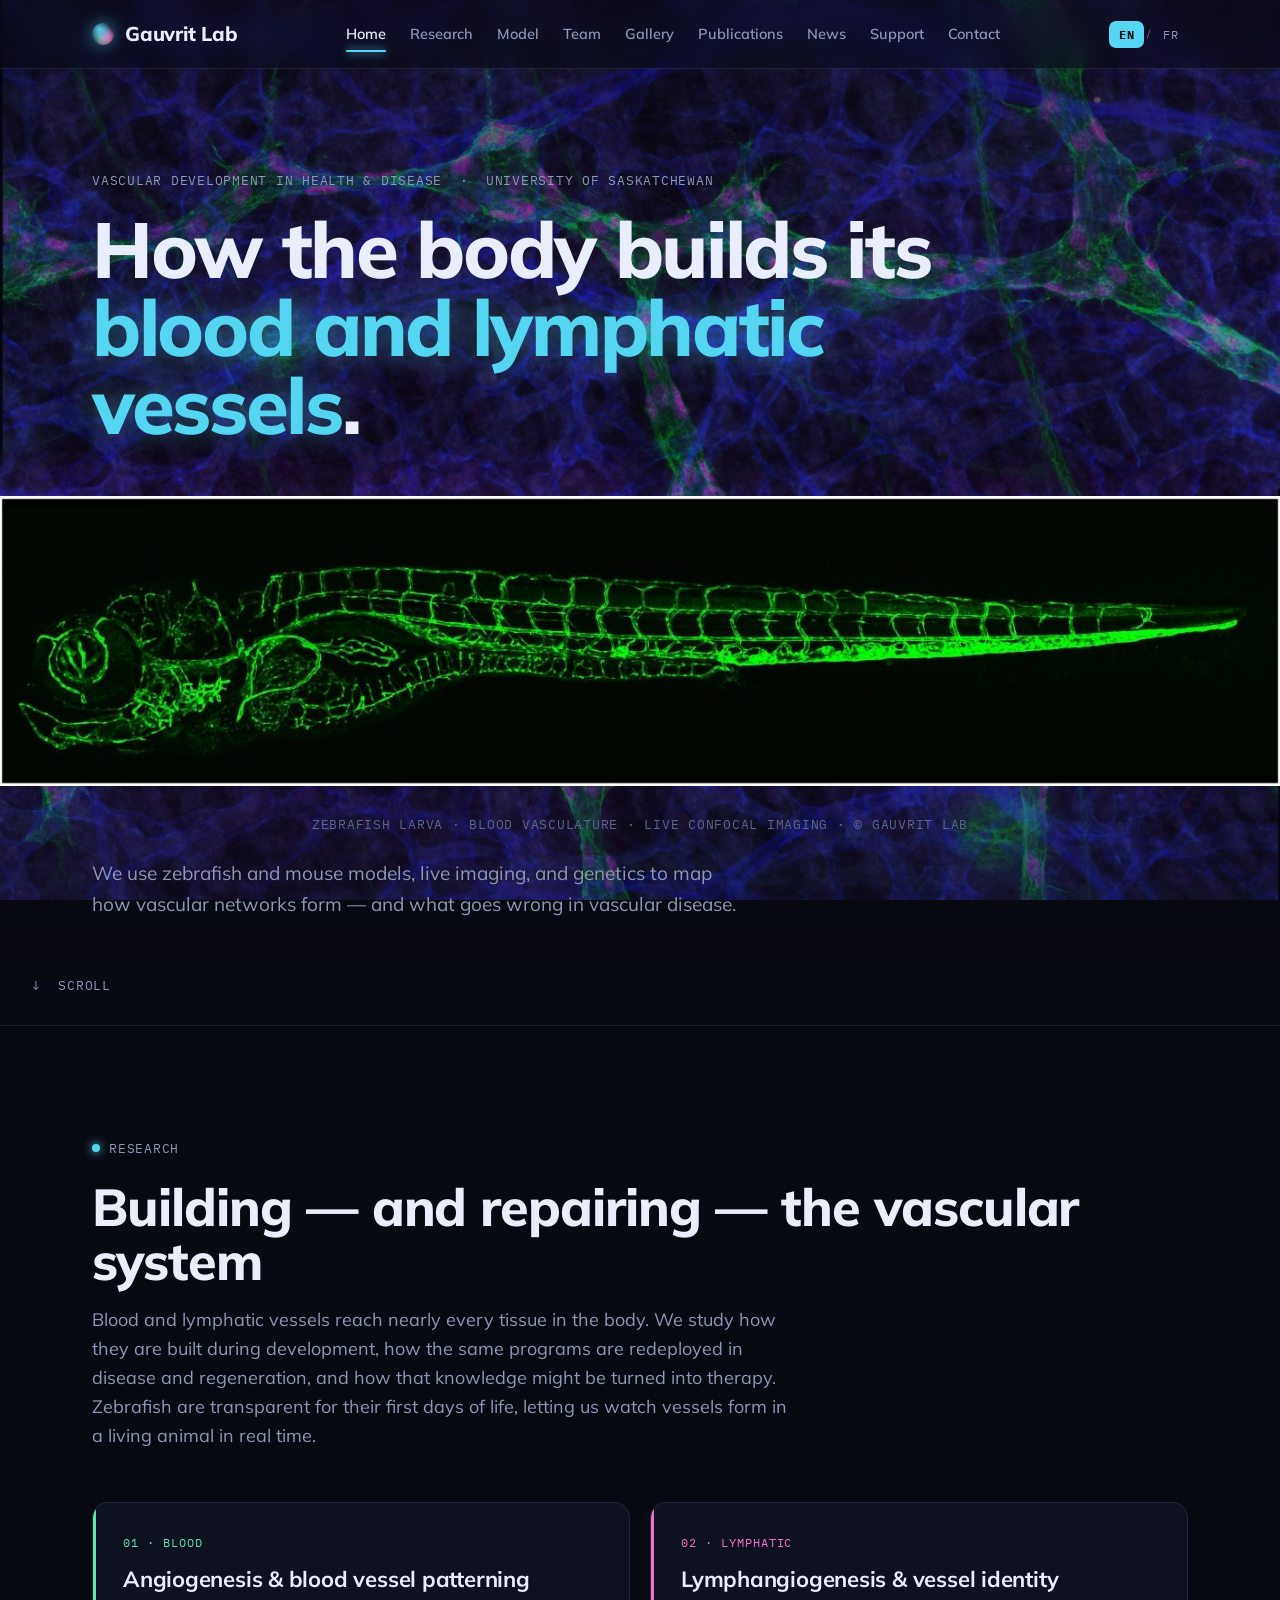
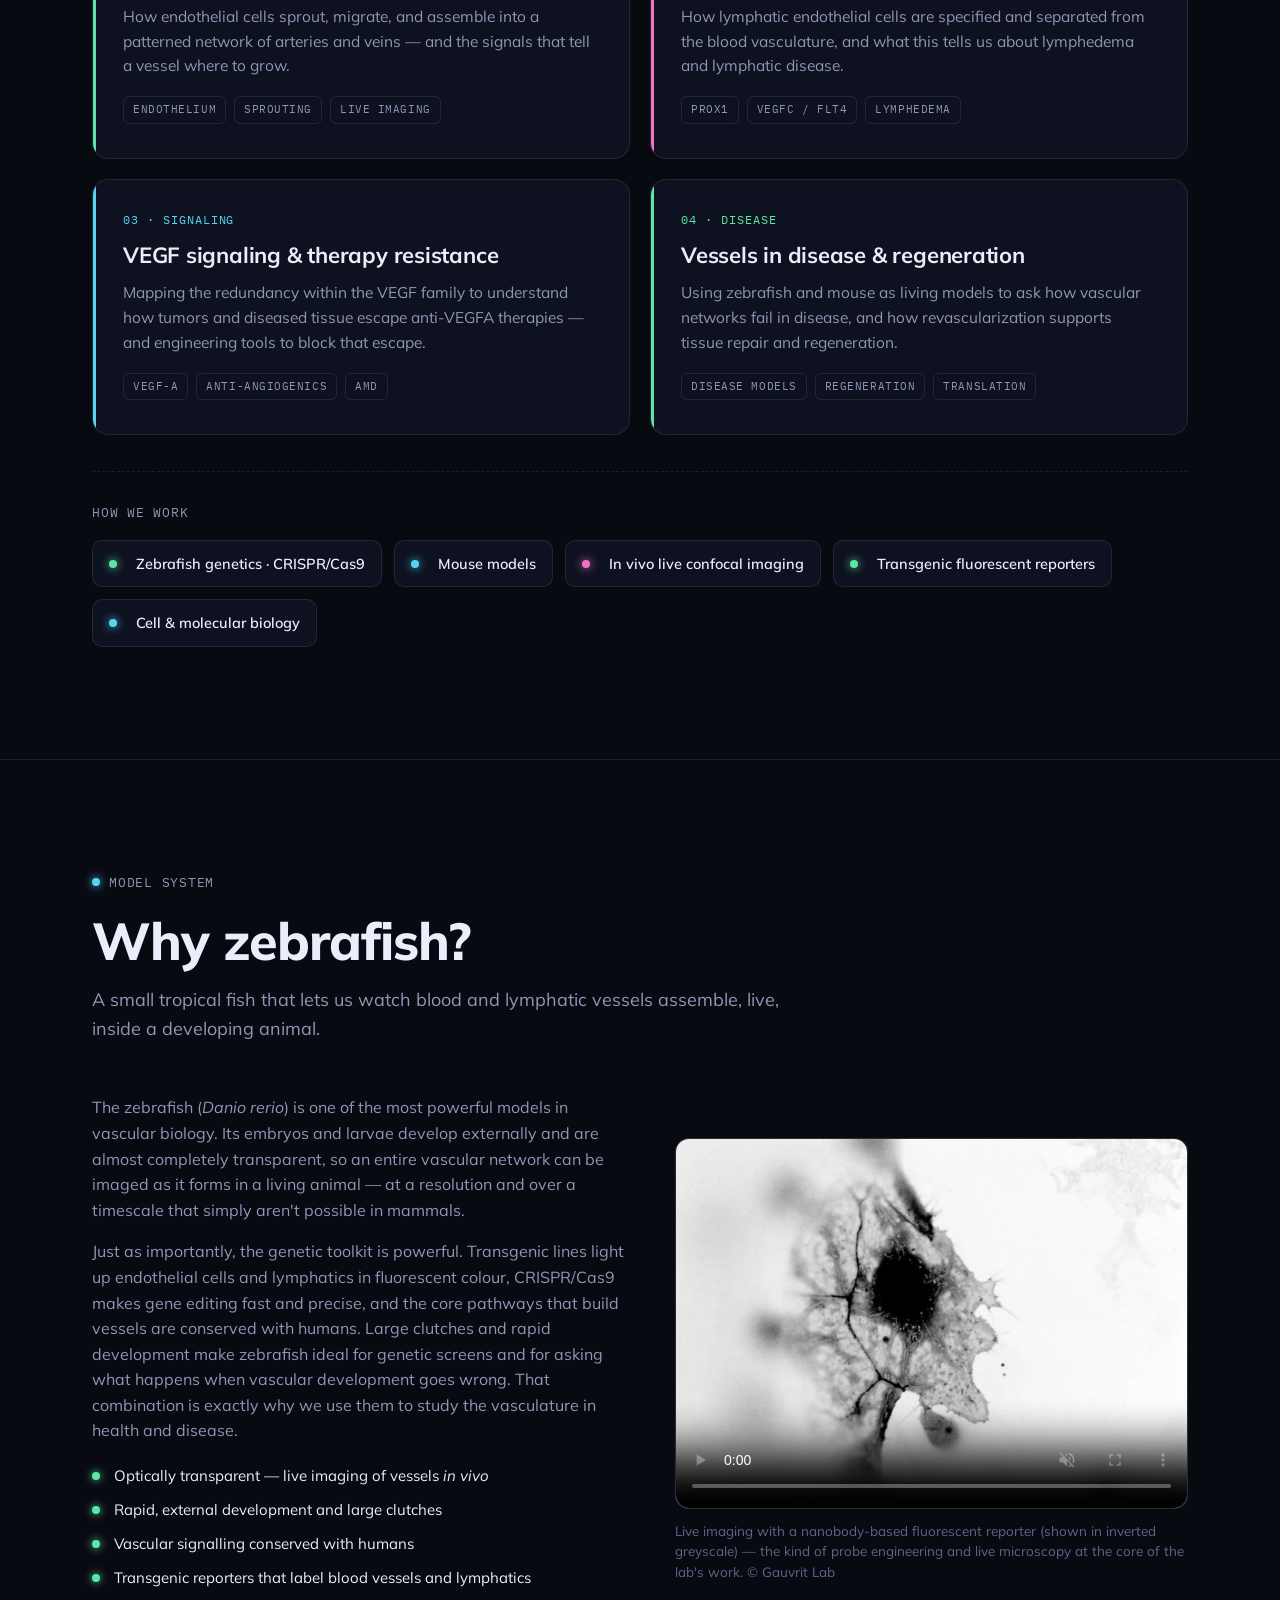
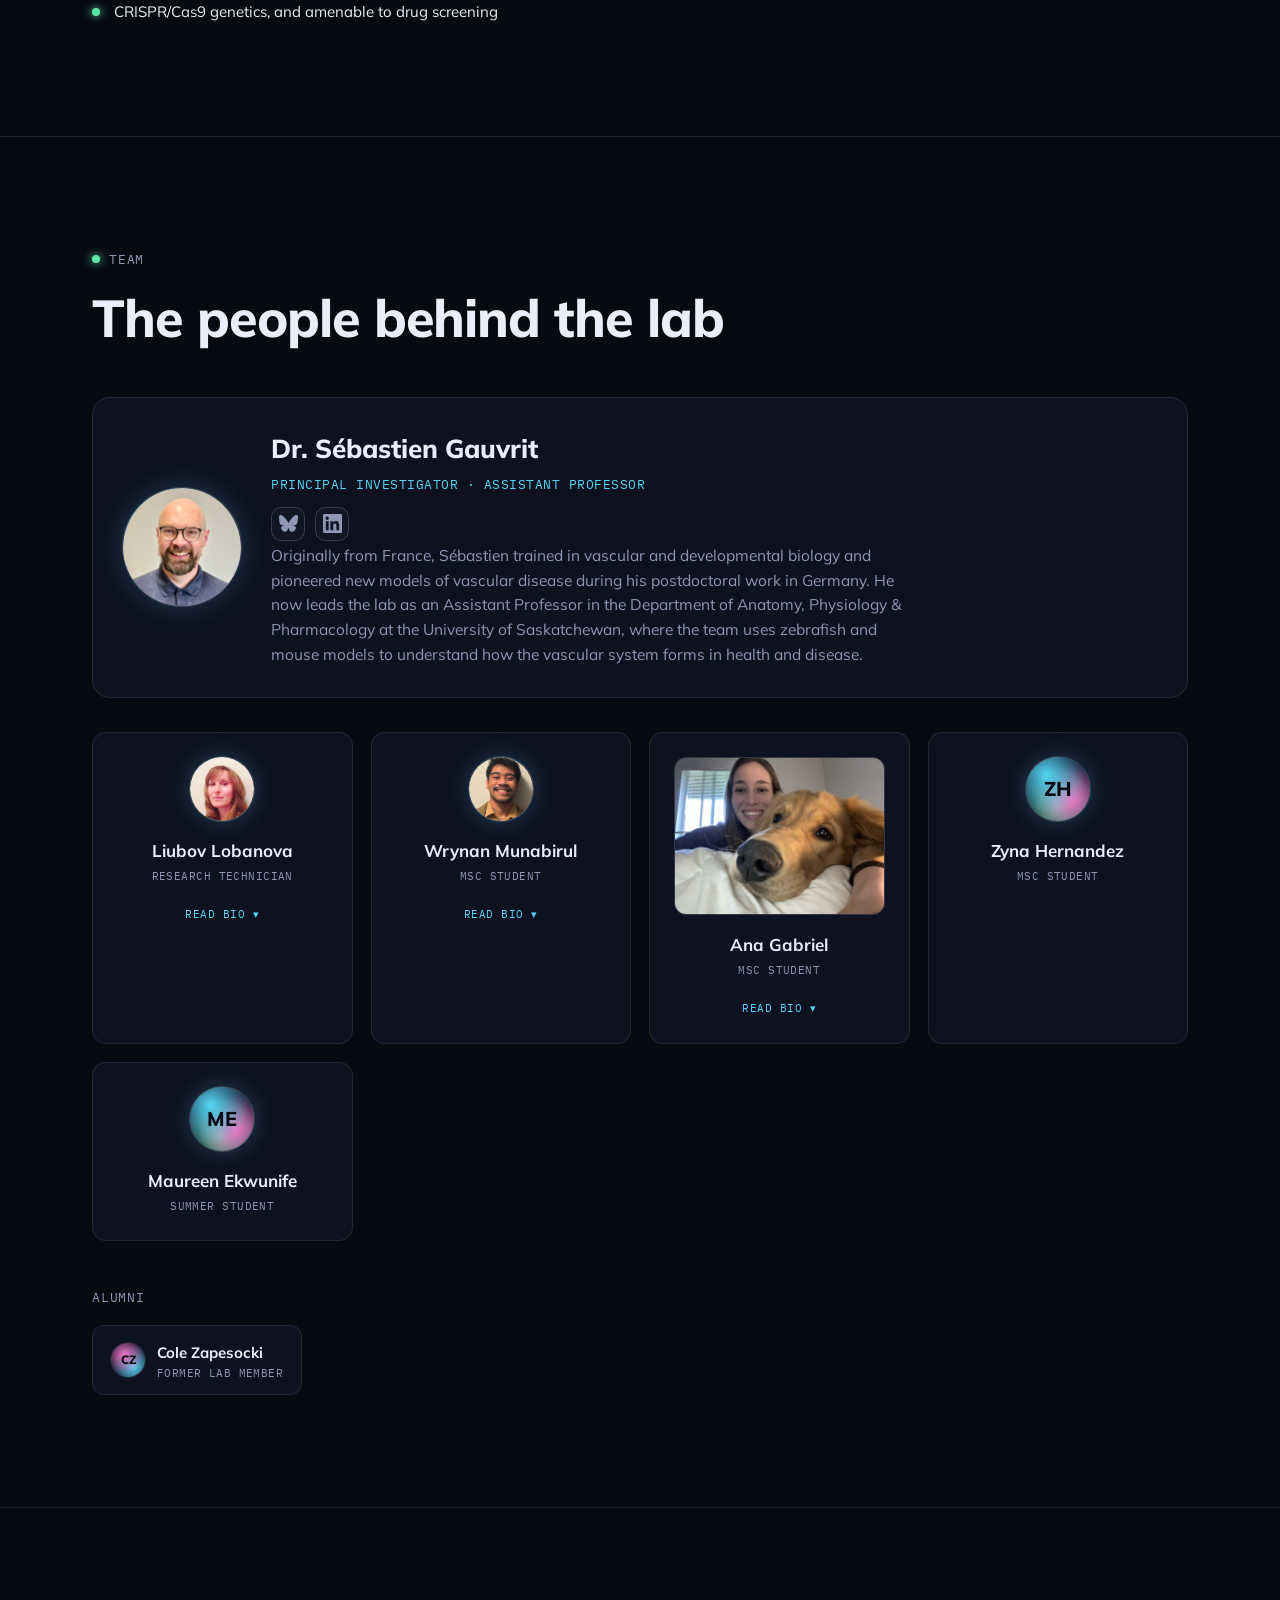
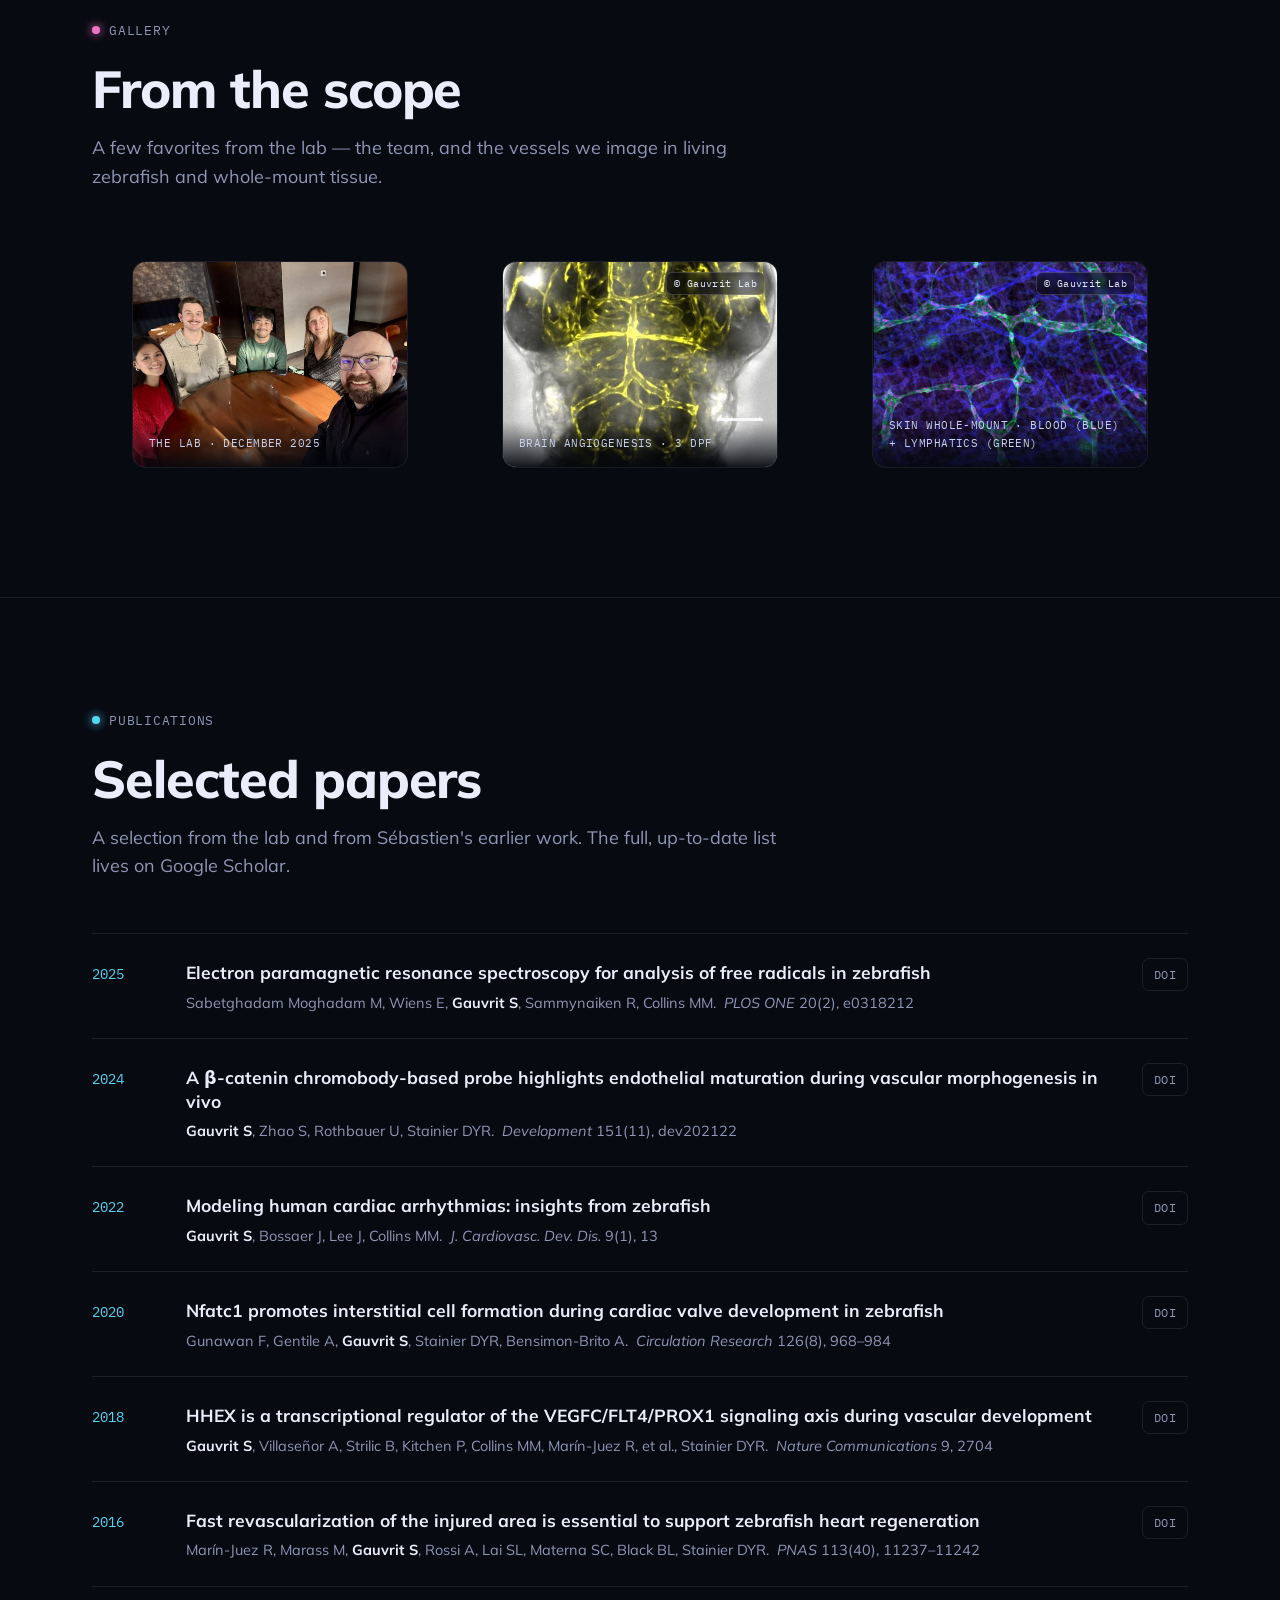
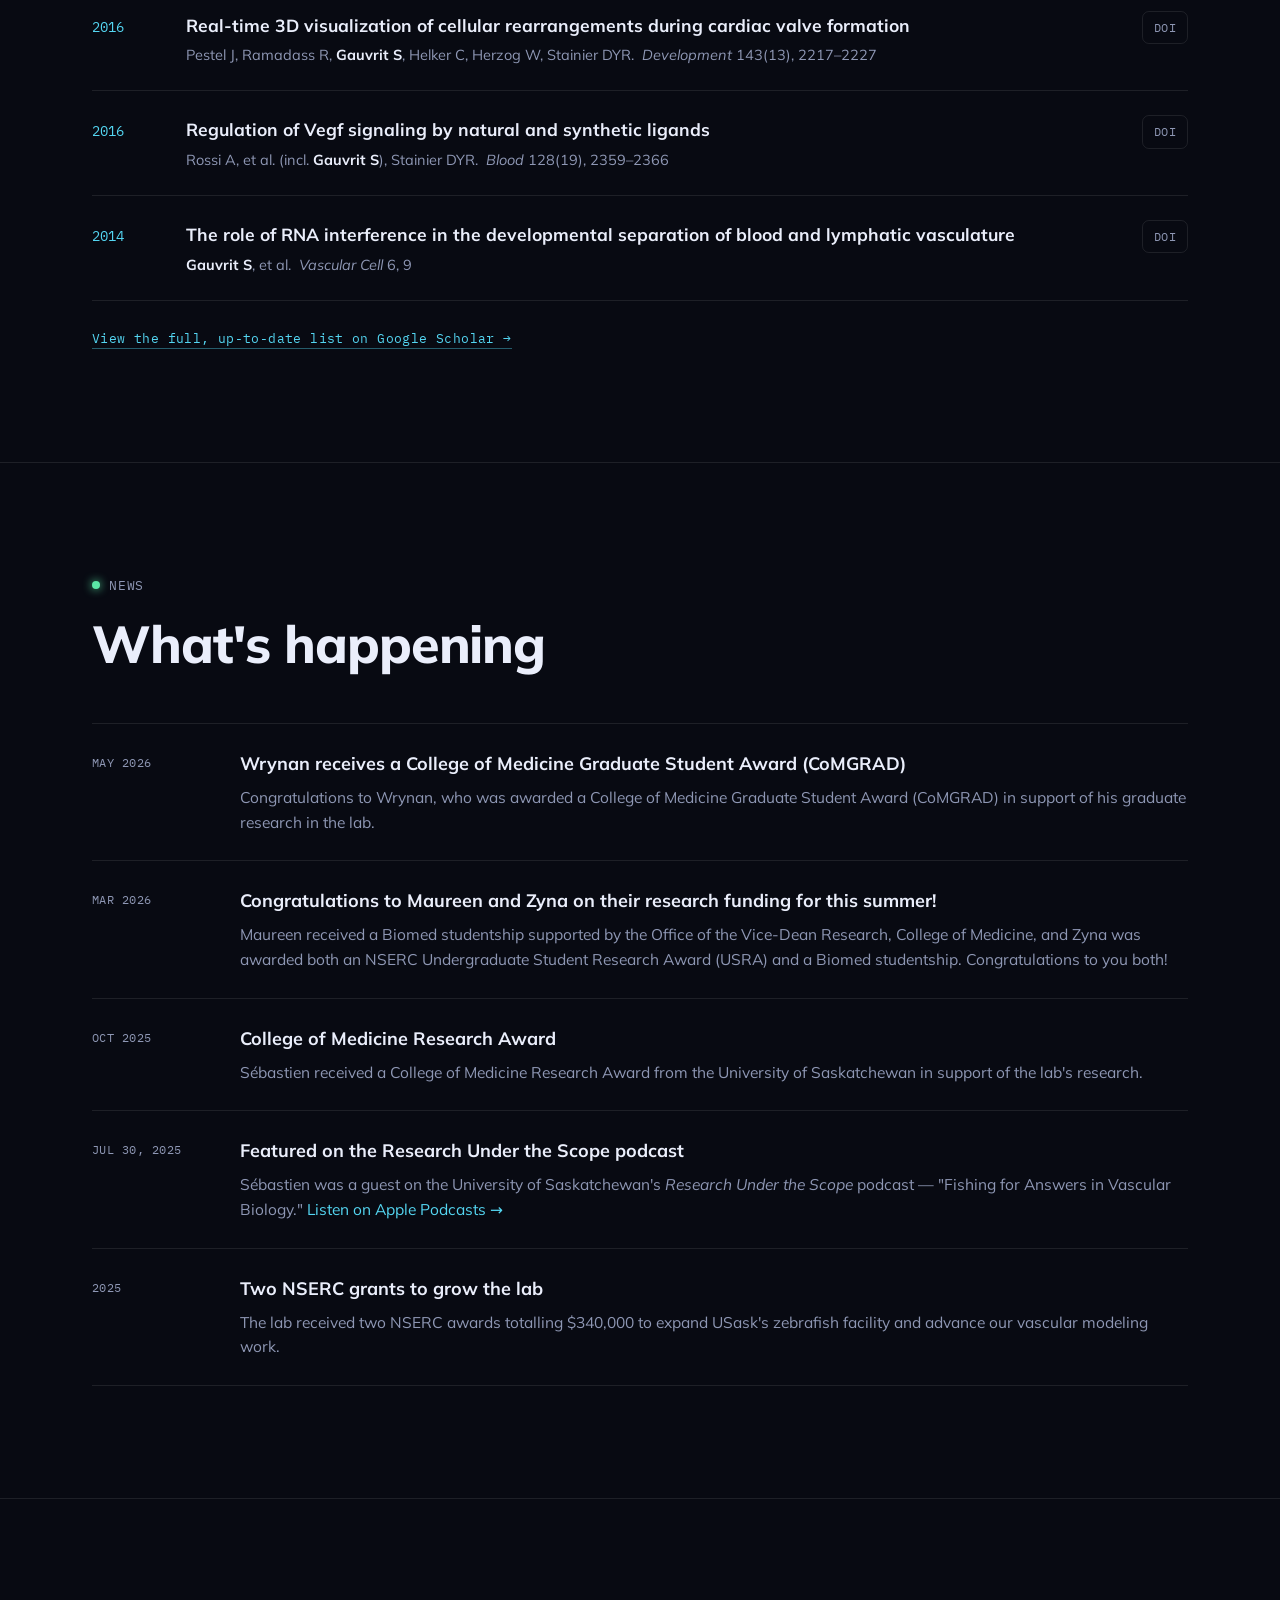
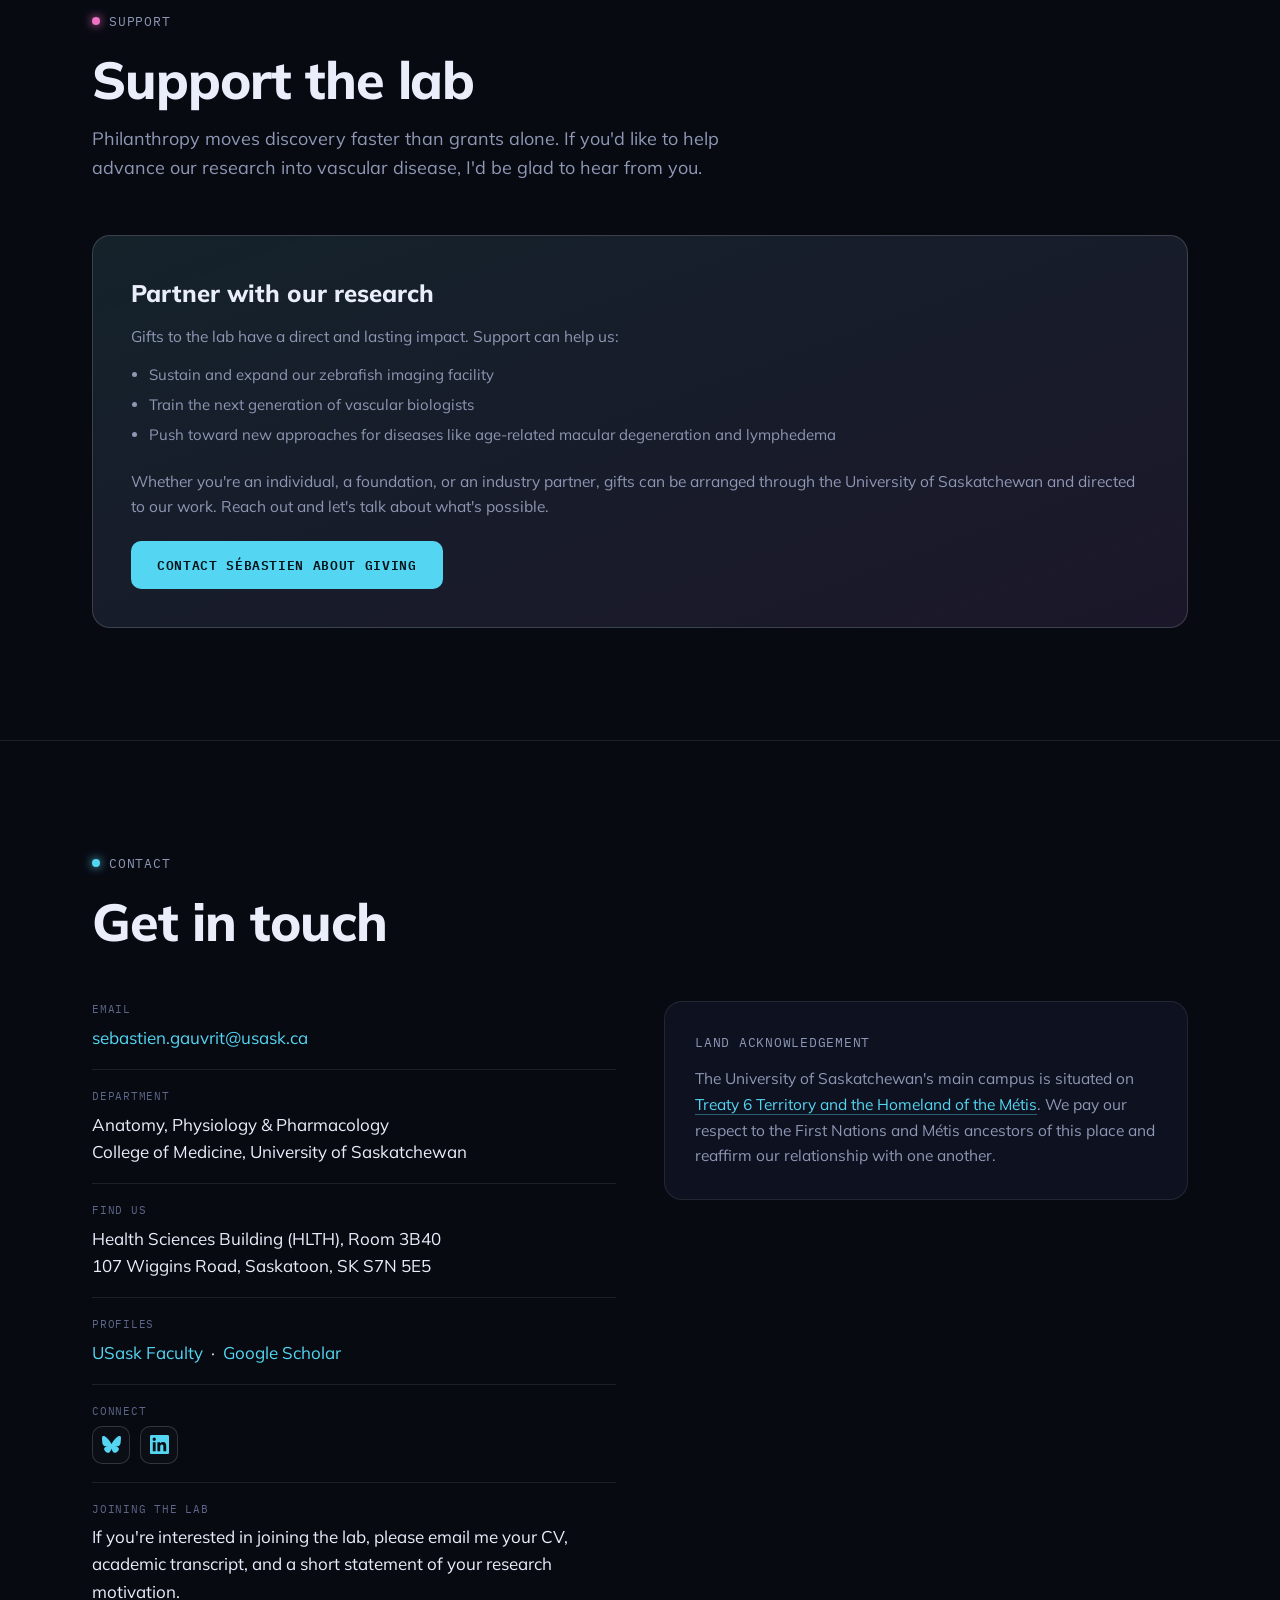
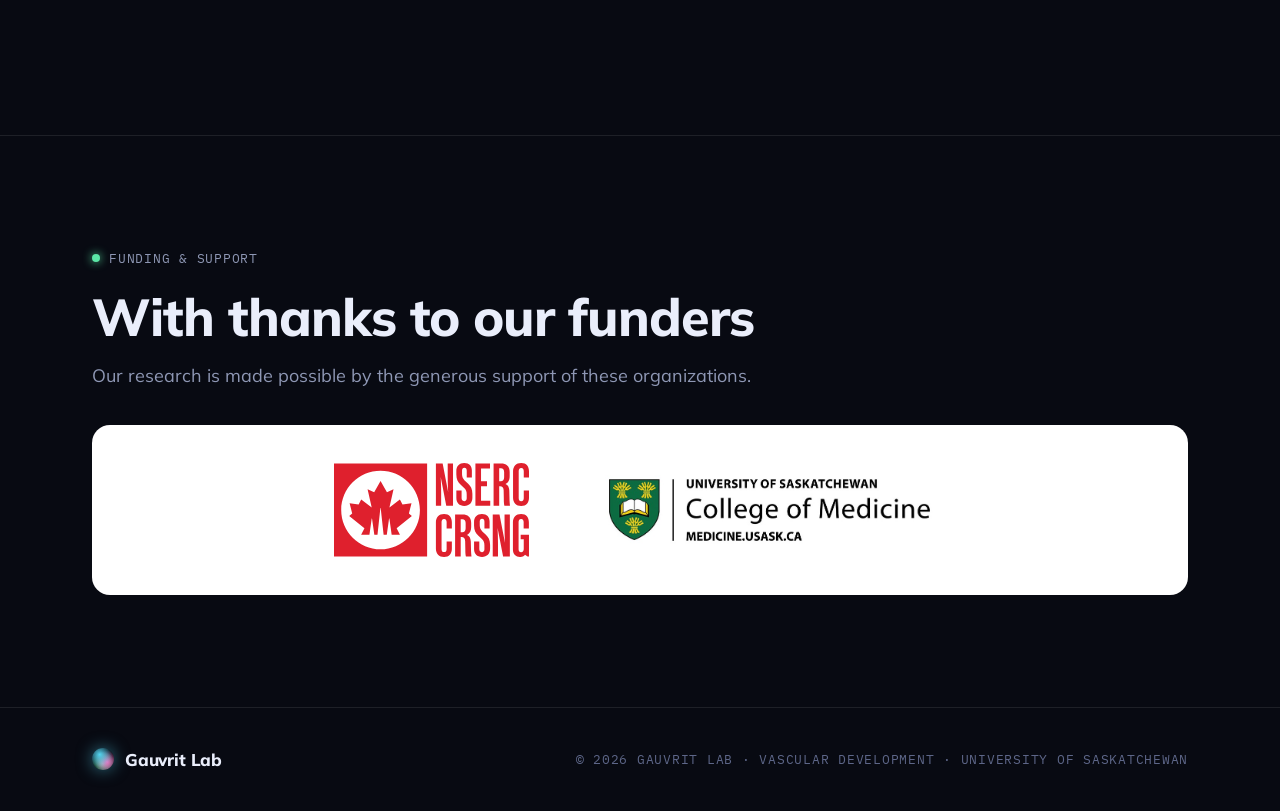
==== commit ca404be3: "Add files via upload" ====
--- a/index.html
+++ b/index.html
@@ -177,6 +177,14 @@
   .landack p{margin:0;color:var(--muted);font-size:15.5px;line-height:1.65}
   .landack a{color:var(--dapi);border-bottom:1px solid rgba(84,214,242,.4)}
   .landack a:hover{border-color:var(--dapi)}
+  .social-links{display:flex;gap:10px;align-items:center;flex-wrap:wrap}
+  .social-links a{display:grid;place-items:center;width:38px;height:38px;border-radius:10px;border:1px solid var(--line-strong);color:var(--muted);transition:.2s;background:rgba(255,255,255,.02)}
+  .social-links a:hover{color:#fff;transform:translateY(-2px)}
+  .social-links a.soc-bsky:hover{border-color:#1185fe;color:#1185fe}
+  .social-links a.soc-li:hover{border-color:#0a66c2;color:#0a66c2}
+  .social-links svg{width:19px;height:19px;display:block}
+  .pi-social{margin:13px 0 2px}
+  .pi-social a{width:34px;height:34px}
   .page-bg{position:fixed;inset:0;z-index:-1;background:var(--lymph) center/cover;filter:brightness(1.12) saturate(1.2)}
   .page-bg::after{content:"";position:absolute;inset:0;background:linear-gradient(180deg,rgba(8,10,18,.5),rgba(8,10,18,.62))}
   .hero::before{content:"";position:absolute;inset:0;z-index:1;pointer-events:none;background:linear-gradient(180deg,rgba(8,10,18,.4),transparent 26%,transparent 72%,rgba(8,10,18,.45))}
@@ -230,9 +238,33 @@
     .scroll-cue{display:none}
   }
   @media (max-width:520px){.members-grid,.gallery-grid{grid-template-columns:1fr}}
+
+  #intro{position:fixed;inset:0;z-index:9999;background:radial-gradient(circle at 50% 46%,#0c1428,#05070e 74%);overflow:hidden;transition:opacity 1s ease,visibility 1s}
+  #intro.done{opacity:0;visibility:hidden;pointer-events:none}
+  #intro canvas{position:absolute;inset:0;display:block}
+  .intro-topfade{position:absolute;left:0;right:0;top:0;height:30%;z-index:1;pointer-events:none;background:linear-gradient(180deg,rgba(5,7,14,.92) 0%,rgba(5,7,14,.6) 42%,rgba(5,7,14,0) 100%)}
+  .intro-caption{position:absolute;left:0;right:0;top:11%;text-align:center;pointer-events:none;z-index:2}
+  .intro-wordmark{font-family:var(--display);font-weight:800;letter-spacing:.06em;font-size:clamp(26px,4.4vw,46px);color:#eefaff;opacity:0;animation:introName 1.1s cubic-bezier(.2,.7,.2,1) 1.6s forwards;text-shadow:0 2px 30px rgba(5,7,14,.9),0 0 46px rgba(84,214,242,.4)}
+  .intro-sub{margin-top:11px;font-family:var(--mono);font-size:12.5px;letter-spacing:.4em;text-transform:uppercase;color:#7ef0c0;opacity:0;animation:introFade 1.1s ease 2s forwards;text-shadow:0 1px 16px rgba(5,7,14,.9)}
+  @keyframes introName{from{opacity:0;transform:translateY(-10px);letter-spacing:.18em}to{opacity:1;transform:translateY(0);letter-spacing:.06em}}
+  @keyframes introFade{to{opacity:1}}
+  .intro-skip{position:absolute;bottom:24px;right:26px;z-index:2;font-family:var(--mono);font-size:12px;letter-spacing:.05em;color:#9aa6c4;background:rgba(255,255,255,.04);border:1px solid rgba(255,255,255,.16);border-radius:8px;padding:7px 12px;cursor:pointer;opacity:0;animation:introFade .6s ease 2.3s forwards;transition:color .2s,border-color .2s}
+  .intro-skip:hover{color:#fff;border-color:#54d6f2}
+  @media (prefers-reduced-motion:reduce){#intro{display:none}}
 </style>
 </head>
 <body>
+<div id="intro" role="presentation">
+  <div class="intro-topfade"></div>
+  <div class="intro-caption">
+    <div class="intro-wordmark">Gauvrit Lab</div>
+    <div class="intro-sub">Vascular Development</div>
+  </div>
+  <button class="intro-skip" type="button" aria-label="Skip intro">Skip &rarr;</button>
+</div>
+
+
+
 <div class="page-bg" aria-hidden="true"></div>
 
 <header class="nav">
@@ -265,7 +297,7 @@
   </div>
 
   <figure class="hero-larva">
-    <img src="[data-uri]" alt="Whole zebrafish larva with fluorescently labelled blood vasculature">
+    <img loading="lazy" decoding="async" src="[data-uri]" alt="Whole zebrafish larva with fluorescently labelled blood vasculature">
   </figure>
   <div class="hero-cap mono" data-i18n="hero.cap">Zebrafish larva · blood vasculature · live confocal imaging · © Gauvrit Lab</div>
 
@@ -361,16 +393,17 @@
       <h2 class="title" data-i18n="team.title">The people behind the lab</h2>
     </div>
     <div class="pi-card reveal">
-      <div class="avatar photo"><img src="[data-uri]" alt="Dr. Sébastien Gauvrit"></div>
+      <div class="avatar photo"><img loading="lazy" decoding="async" src="[data-uri]" alt="Dr. Sébastien Gauvrit"></div>
       <div class="who">
         <h3>Dr. Sébastien Gauvrit</h3>
         <div class="role" data-i18n="team.pi.role">Principal Investigator · Assistant Professor</div>
+        <div class="social-links pi-social"><a href="https://bsky.app/profile/sebgauvrit.bsky.social" target="_blank" rel="noopener" class="soc-bsky" aria-label="Bluesky" title="Bluesky"><svg viewBox="0 0 568 501" aria-hidden="true"><path fill="currentColor" d="M123.121 33.664C188.241 82.553 258.281 181.68 284 234.873c25.719-53.192 95.759-152.32 160.879-201.21C491.866-1.611 568-28.906 568 57.947c0 17.346-9.945 145.713-15.778 166.555-20.275 72.453-94.155 90.933-159.875 79.748C507.222 323.8 536.444 388.56 473.333 453.32c-119.86 122.992-172.272-30.859-185.702-70.281-2.462-7.227-3.614-10.608-3.631-7.733-.017-2.875-1.169.506-3.631 7.733-13.43 39.422-65.842 193.273-185.702 70.281-63.111-64.76-33.89-129.52 80.986-149.071-65.72 11.185-139.6-7.295-159.875-79.748C9.945 203.66 0 75.293 0 57.947 0-28.906 76.135-1.611 123.121 33.664Z"/></svg></a><a href="https://www.linkedin.com/in/s%C3%A9bastien-gauvrit-881aa610b/" target="_blank" rel="noopener" class="soc-li" aria-label="LinkedIn" title="LinkedIn"><svg viewBox="0 0 24 24" aria-hidden="true"><path fill="currentColor" d="M20.447 20.452h-3.554v-5.569c0-1.328-.027-3.037-1.852-3.037-1.853 0-2.136 1.445-2.136 2.939v5.667H9.351V9h3.414v1.561h.046c.477-.9 1.637-1.85 3.37-1.85 3.601 0 4.267 2.37 4.267 5.455v6.286zM5.337 7.433a2.062 2.062 0 01-2.063-2.065 2.064 2.064 0 112.063 2.065zm1.782 13.019H3.555V9h3.564v11.452zM22.225 0H1.771C.792 0 0 .774 0 1.729v20.542C0 23.227.792 24 1.771 24h20.451C23.2 24 24 23.227 24 22.271V1.729C24 .774 23.2 0 22.225 0z"/></svg></a></div>
         <p data-i18n="team.pi.bio">Originally from France, Sébastien trained in vascular and developmental biology and pioneered new models of vascular disease during his postdoctoral work in Germany. He now leads the lab as an Assistant Professor in the Department of Anatomy, Physiology &amp; Pharmacology at the University of Saskatchewan, where the team uses zebrafish and mouse models to understand how the vascular system forms in health and disease.</p>
       </div>
     </div>
     <div class="members-grid">
-      <div class="member reveal"><div class="avatar photo"><img src="[data-uri]" alt="Liubov Lobanova"></div><h4>Liubov Lobanova</h4><div class="role" data-i18n="team.role.tech">Research Technician</div><details class="m-bio"><summary data-i18n="team.readbio">Read bio</summary><p data-i18n="team.liubov.bio1">Liubov is a laboratory technician with a strong passion for uncovering the microscopic mysteries of life. She holds a BSc in Microbiology and an MSc in Vaccinology and Immunotherapeutics from the University of Saskatchewan. Her scientific journey has been an engaging, multidisciplinary exploration, spanning a wide range of fields.</p><p data-i18n="team.liubov.bio2">Over the years, she has developed core expertise in immunology, virology, cancer research, and the mechanisms of the circadian clock. While she maintains a broad and lasting interest in molecular biology, Liubov is particularly energized by understanding biology at a systems level. Recently, she has become deeply interested in the lymphatic system and the complexities of developmental biology.</p><p data-i18n="team.liubov.bio3">She is especially fascinated by intricate cellular signalling pathways and protein–protein interactions that govern cell development, communication, and function. For Liubov, science is about connecting insights across disciplines to address complex questions from innovative perspectives.</p></details></div>
-      <div class="member reveal"><div class="avatar photo"><img src="[data-uri]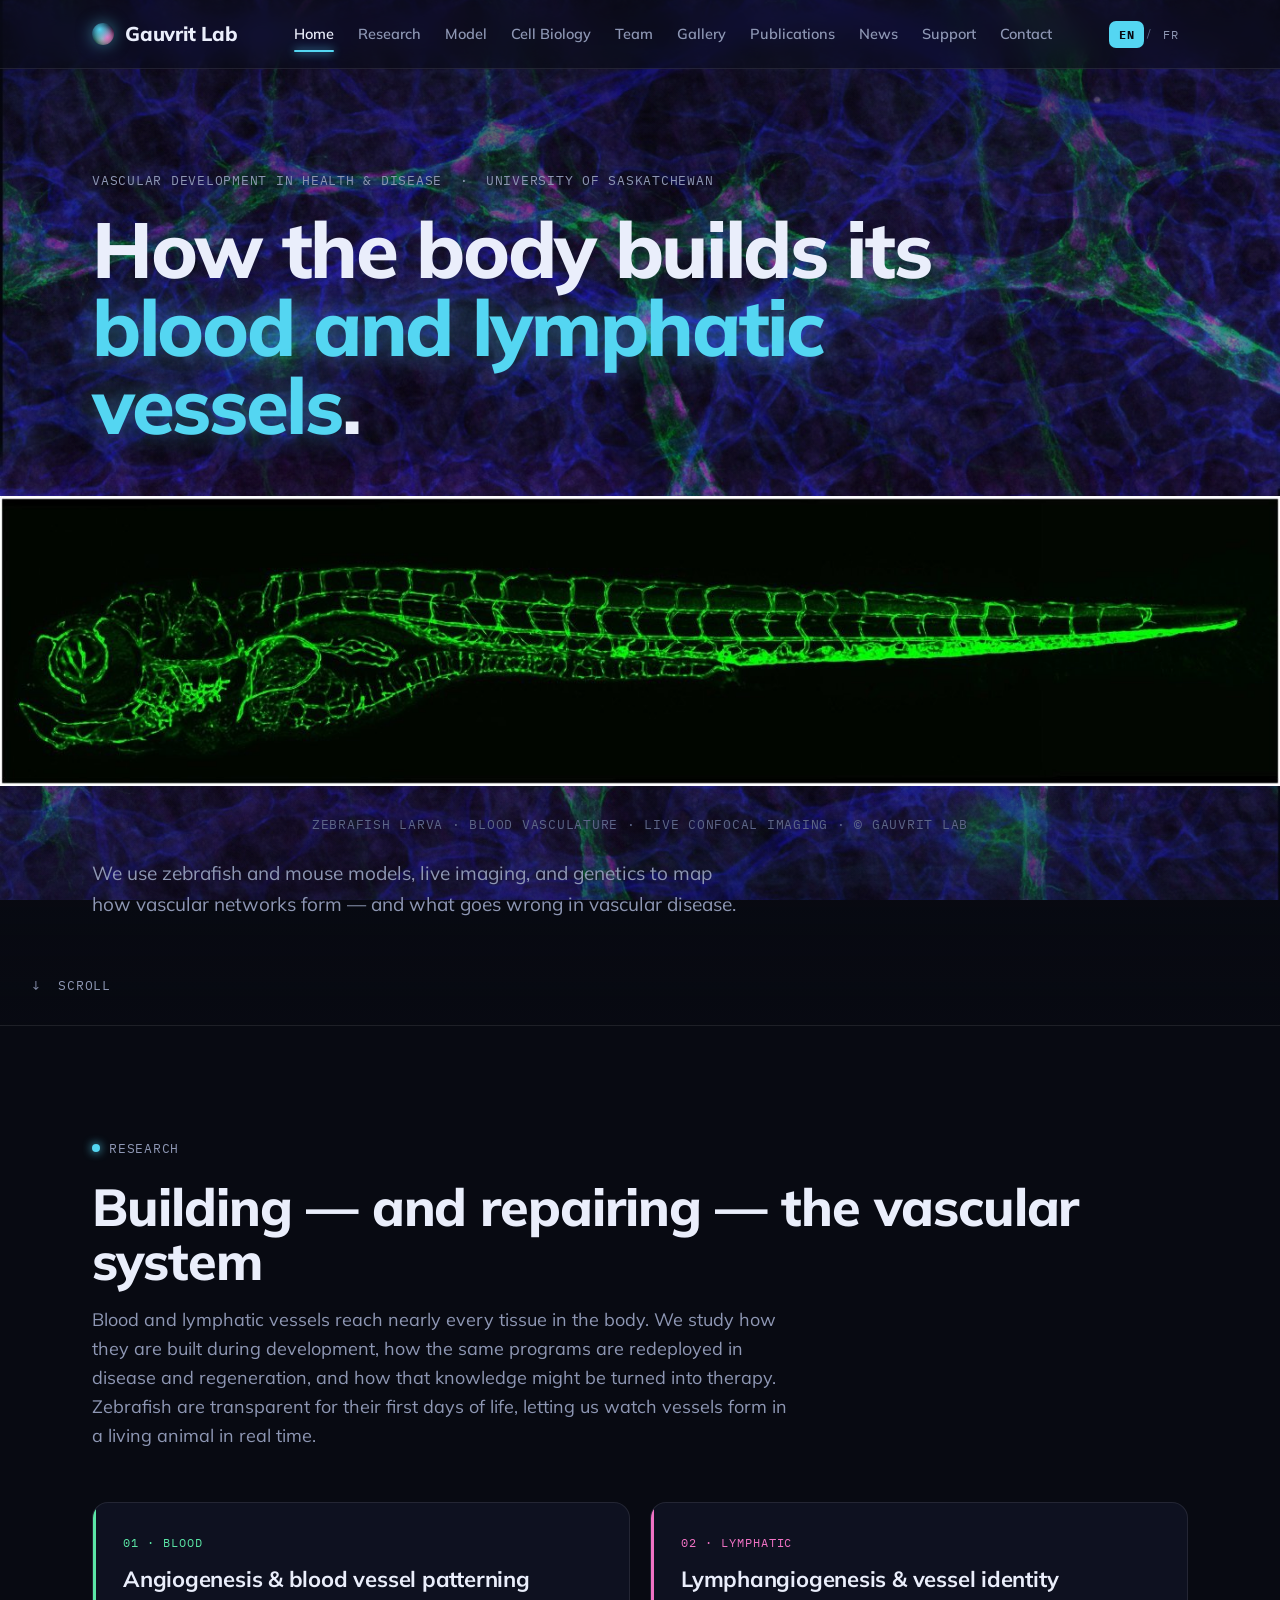
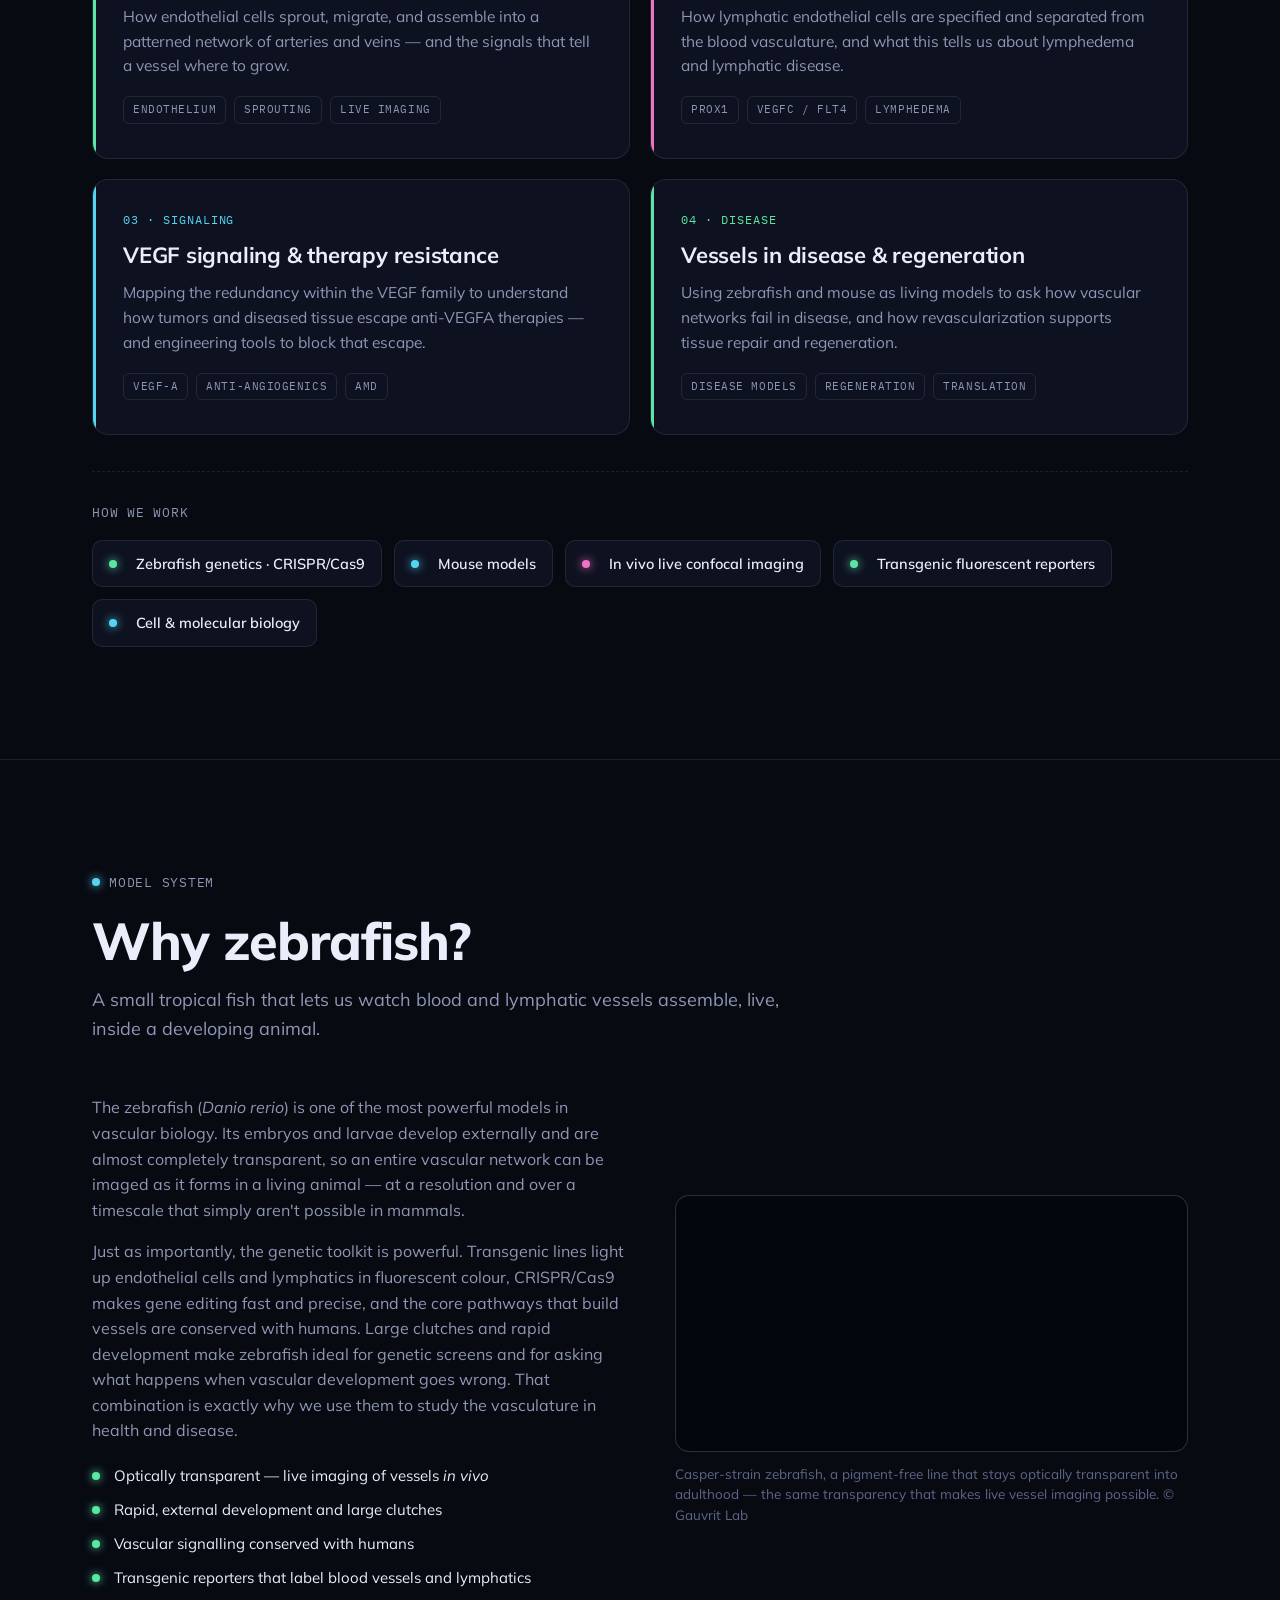
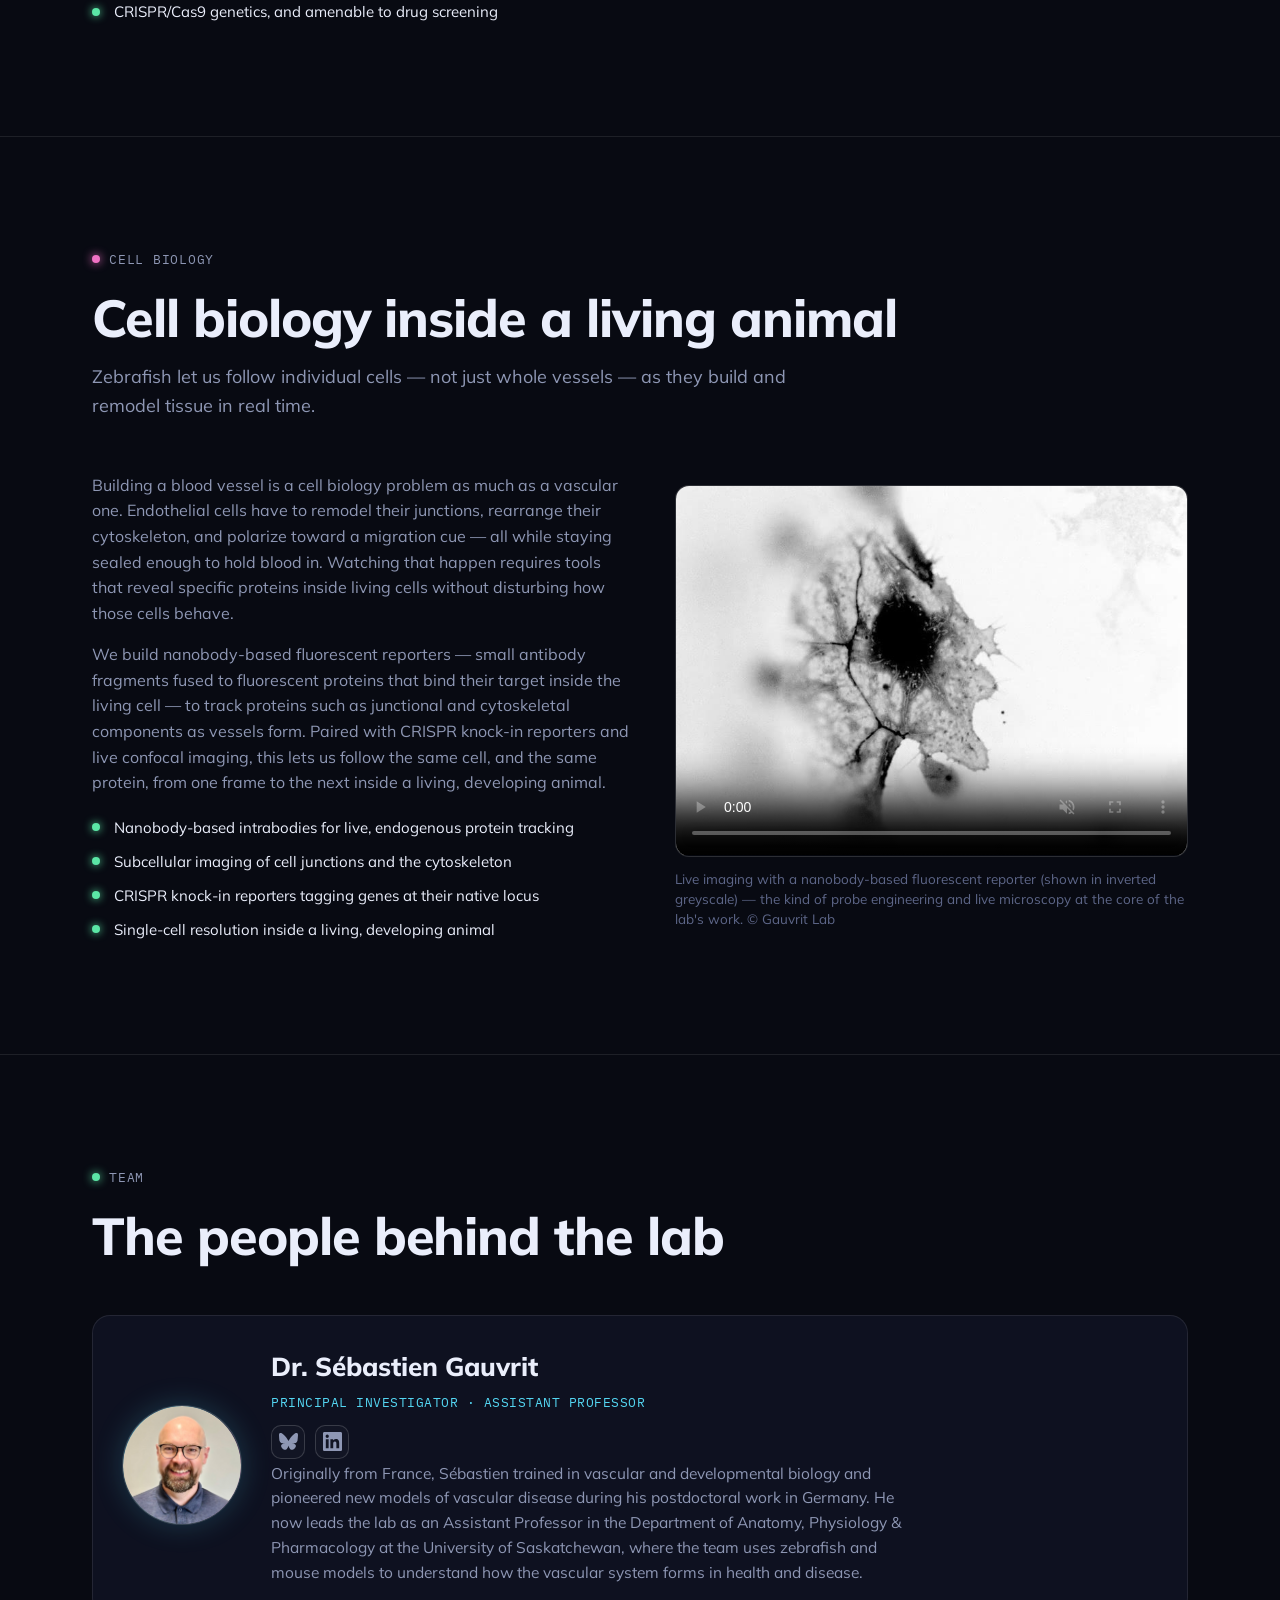
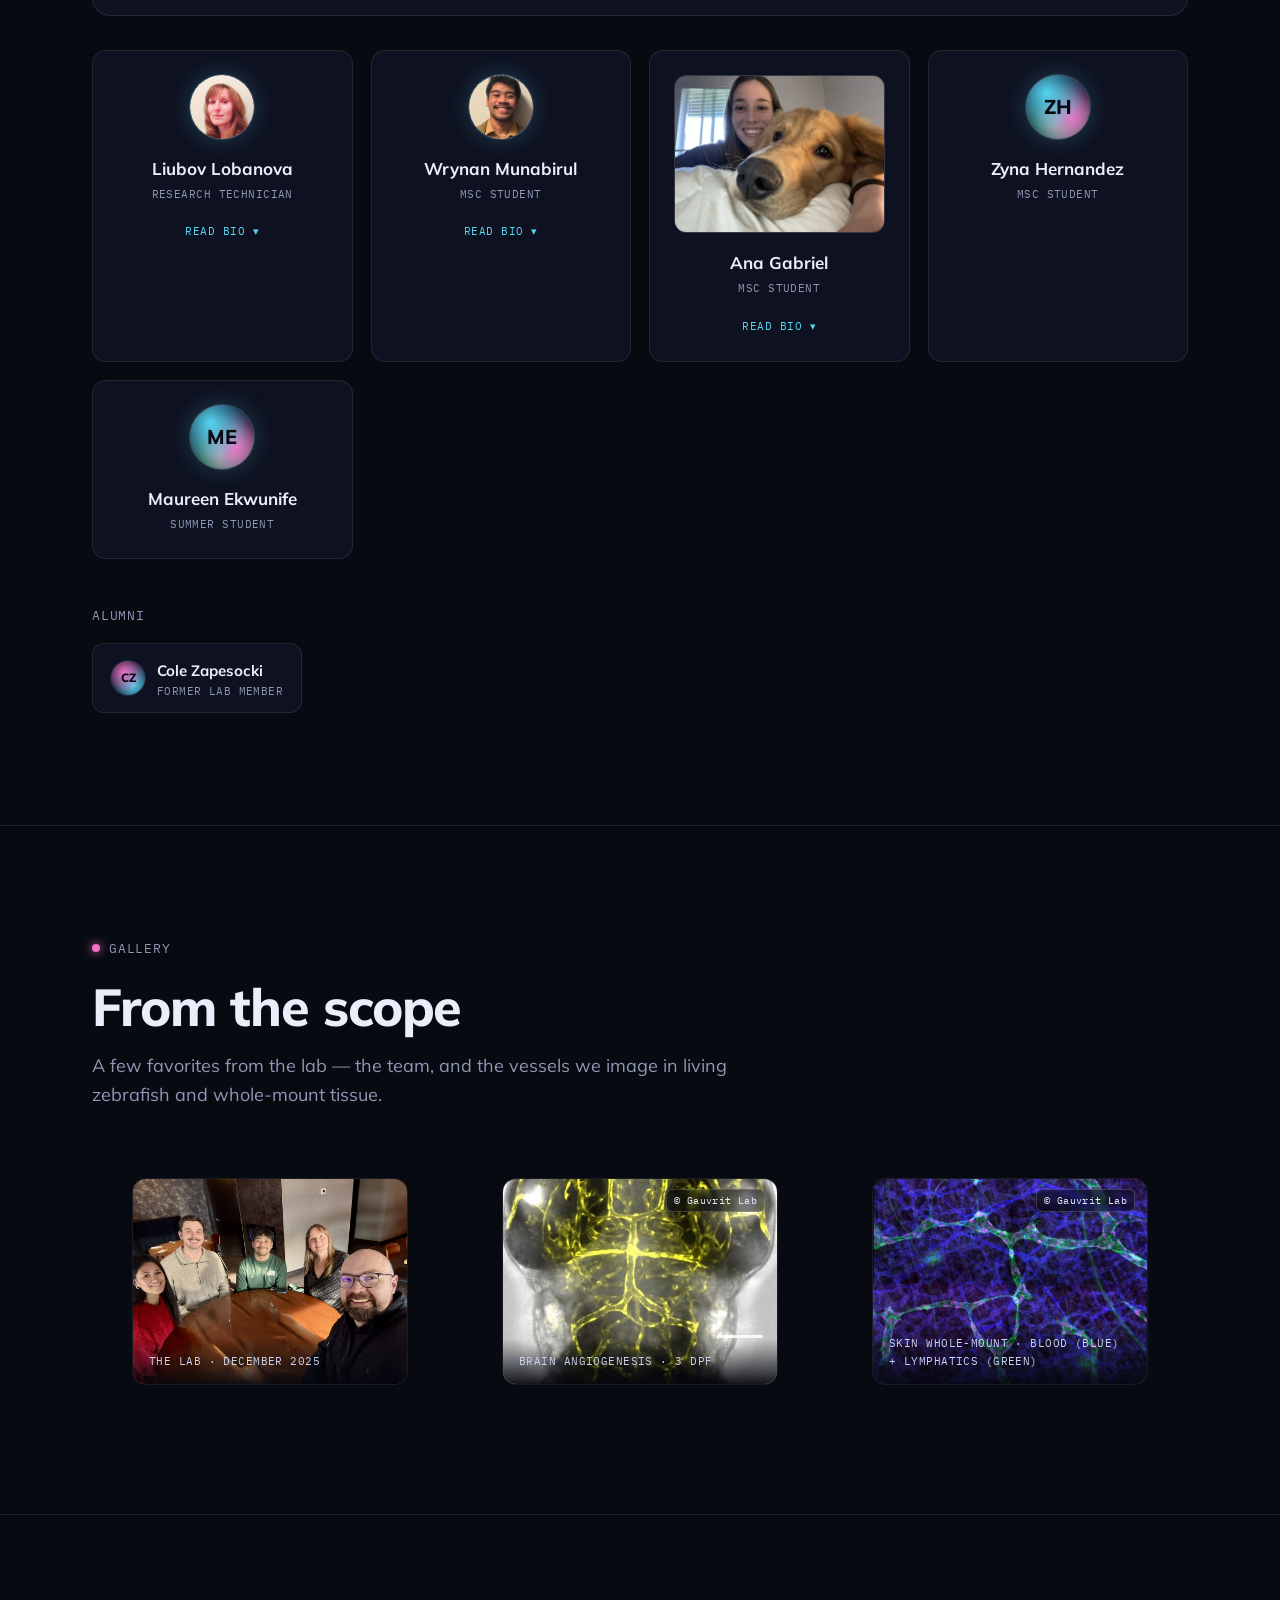
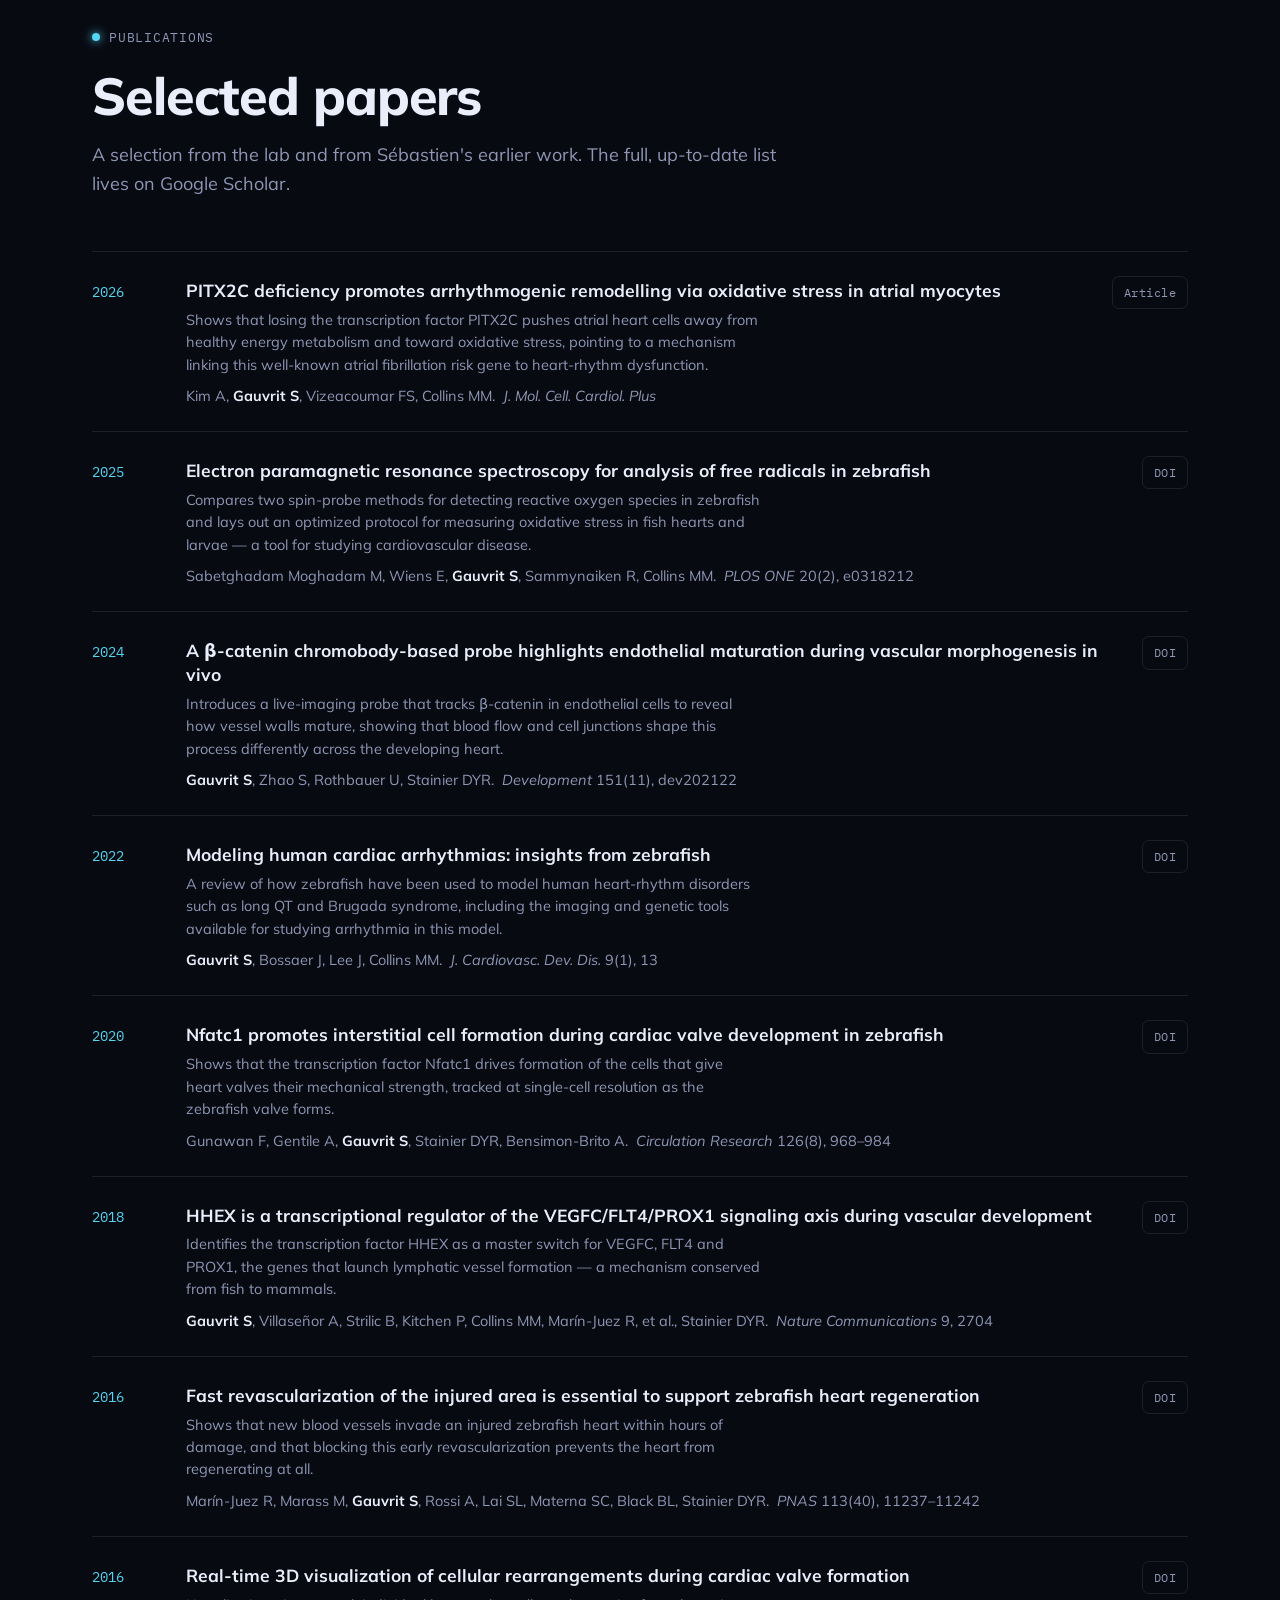
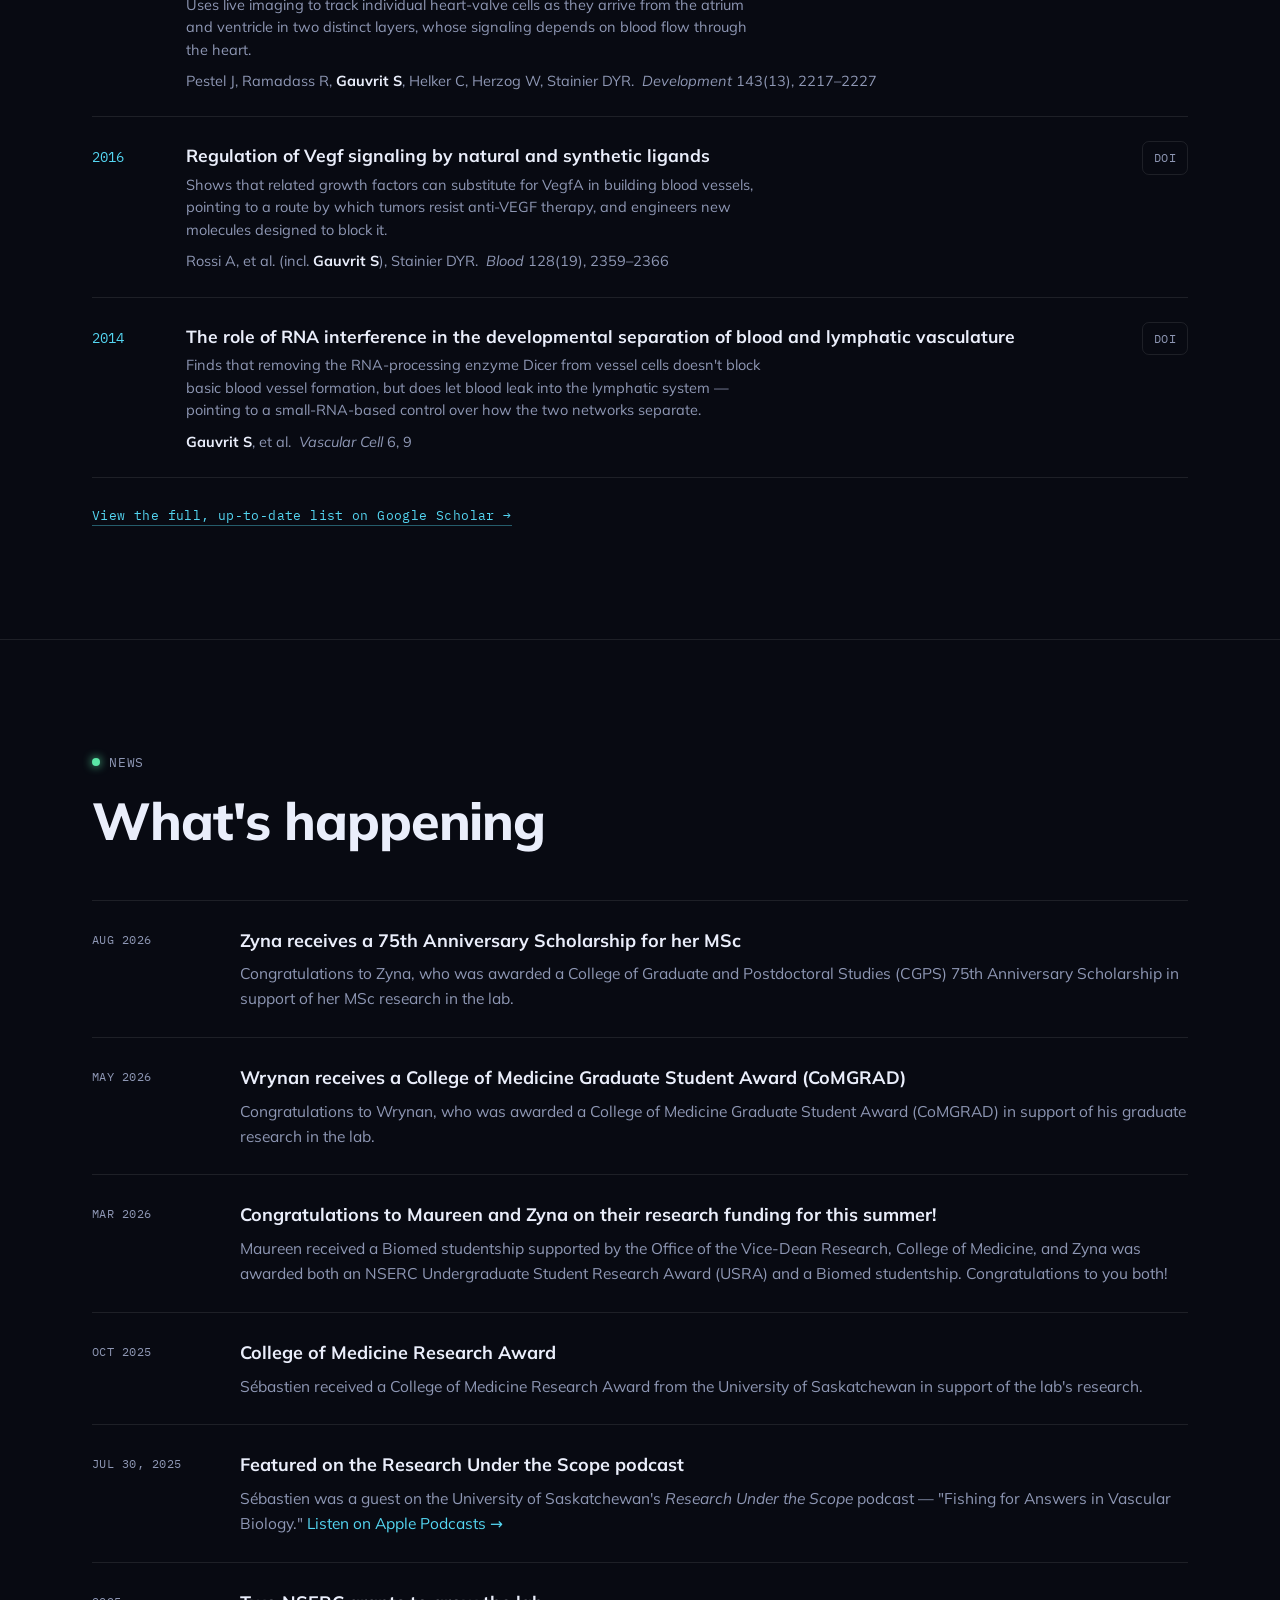
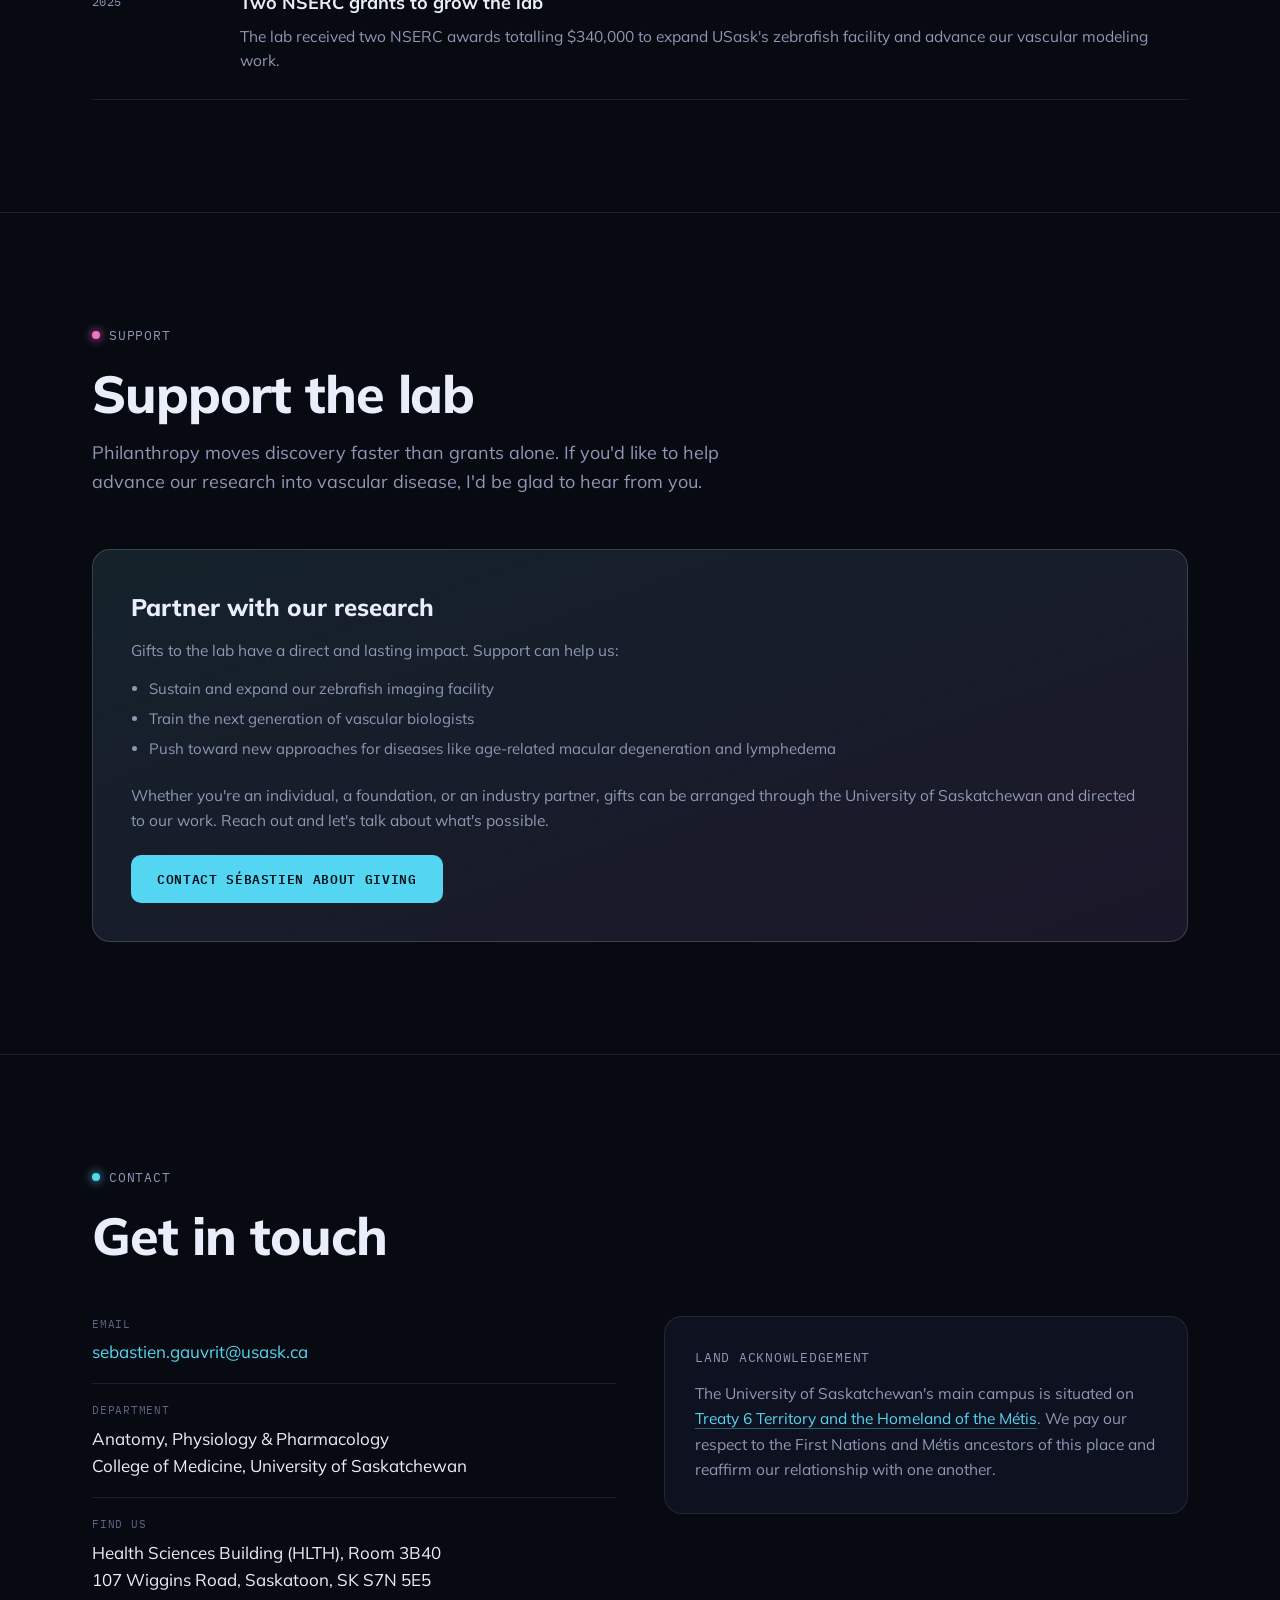
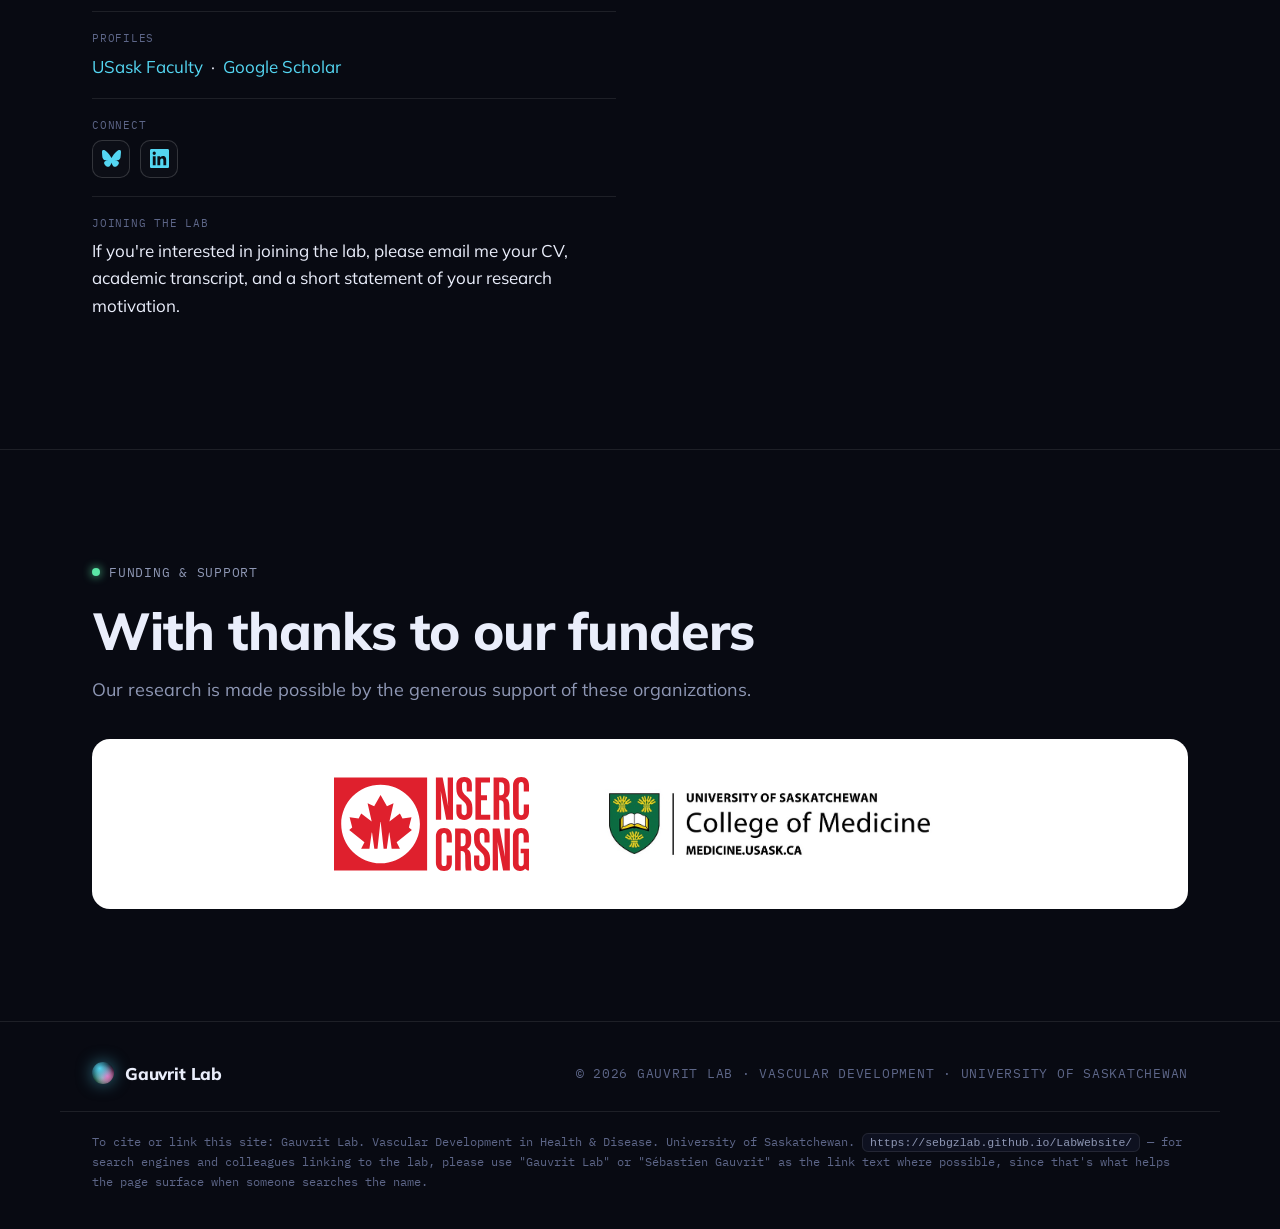
==== commit 9194b396: "Add files via upload" ====
--- a/index.html
+++ b/index.html
@@ -11,6 +11,48 @@
 <meta charset="UTF-8">
 <meta name="viewport" content="width=device-width, initial-scale=1.0">
 <title>Gauvrit Lab — Vascular Development in Health &amp; Disease · USask</title>
+<meta name="description" content="Sébastien Gauvrit's lab at the University of Saskatchewan studies how blood and lymphatic vessels form in health and disease, using zebrafish and mouse models and live confocal imaging.">
+<link rel="canonical" href="https://sebgzlab.github.io/LabWebsite/">
+<meta property="og:type" content="website">
+<meta property="og:title" content="Gauvrit Lab — Vascular Development in Health &amp; Disease">
+<meta property="og:description" content="Sébastien Gauvrit's lab at the University of Saskatchewan studies how blood and lymphatic vessels form in health and disease, using zebrafish and mouse models.">
+<meta property="og:url" content="https://sebgzlab.github.io/LabWebsite/">
+<meta property="og:site_name" content="Gauvrit Lab">
+<meta property="og:locale" content="en_CA">
+<meta name="twitter:card" content="summary_large_image">
+<meta name="twitter:title" content="Gauvrit Lab — Vascular Development in Health &amp; Disease">
+<meta name="twitter:description" content="Studying how blood and lymphatic vessels form in health and disease, using zebrafish and mouse models. University of Saskatchewan.">
+<script type="application/ld+json">
+{
+  "@context": "https://schema.org",
+  "@type": "ResearchProject",
+  "name": "Gauvrit Lab — Vascular Development in Health & Disease",
+  "url": "https://sebgzlab.github.io/LabWebsite/",
+  "description": "Research lab studying how blood and lymphatic vessels form in development, disease, and regeneration, using zebrafish and mouse models.",
+  "parentOrganization": {
+    "@type": "CollegeOrUniversity",
+    "name": "University of Saskatchewan, College of Medicine"
+  },
+  "leader": {
+    "@type": "Person",
+    "name": "Sébastien Gauvrit",
+    "givenName": "Sébastien",
+    "familyName": "Gauvrit",
+    "jobTitle": "Principal Investigator, Assistant Professor",
+    "affiliation": {
+      "@type": "CollegeOrUniversity",
+      "name": "University of Saskatchewan, College of Medicine, Department of Anatomy, Physiology & Pharmacology"
+    },
+    "email": "mailto:sebastien.gauvrit@usask.ca",
+    "url": "https://medicine.usask.ca/profiles/anatomy-physiology-pharmacology/sebastien-gauvrit.php",
+    "sameAs": [
+      "https://scholar.google.ca/citations?user=0uYah5cAAAAJ&hl=en",
+      "https://bsky.app/profile/sebgauvrit.bsky.social",
+      "https://www.linkedin.com/in/s%C3%A9bastien-gauvrit-881aa610b/"
+    ]
+  }
+}
+</script>
 <link rel="preconnect" href="https://fonts.googleapis.com">
 <link rel="preconnect" href="https://fonts.gstatic.com" crossorigin>
 <link href="https://fonts.googleapis.com/css2?family=Mulish:wght@400;500;600;700;800&family=IBM+Plex+Mono:wght@400;500&display=swap" rel="stylesheet">
@@ -145,6 +187,7 @@
   .pub .cite .auth{color:var(--muted);font-size:14.5px}
   .pub .cite .auth b{color:var(--text);font-weight:700}
   .pub .cite .venue{font-style:italic;color:var(--muted)}
+  .pub .cite .summ{color:var(--muted);font-size:14.5px;line-height:1.55;margin:2px 0 8px;max-width:64ch}
   .pub .links a{font-family:var(--mono);font-size:12px;letter-spacing:.04em;color:var(--muted);border:1px solid var(--line);border-radius:7px;padding:6px 11px;white-space:nowrap;transition:all .2s;display:inline-block}
   .pub .links a:hover{color:var(--text);border-color:var(--dapi)}
   .scholar-link{margin-top:28px;font-family:var(--mono);font-size:13px;letter-spacing:.03em}
@@ -198,6 +241,8 @@
   footer{border-top:1px solid var(--line);padding:38px 0}
   .foot-in{display:flex;justify-content:space-between;align-items:center;flex-wrap:wrap;gap:16px}
   footer .mono{color:var(--faint)}
+  .cite-lab{border-top:1px solid var(--line);margin-top:24px;padding-top:20px;font-family:var(--mono);font-size:11.5px;color:var(--faint);line-height:1.7}
+  .cite-lab code{background:var(--bg2);border:1px solid var(--line);border-radius:6px;padding:2px 7px;color:var(--muted);word-break:break-word}
   footer a:hover{color:var(--text)}
 
   .fish-grid{display:grid;grid-template-columns:1.05fr 1fr;gap:44px;align-items:center}
@@ -205,6 +250,7 @@
   .fish-points{list-style:none;padding:0;margin:20px 0 0;display:flex;flex-direction:column;gap:10px}
   .fish-points li{position:relative;padding-left:22px;color:var(--text);font-size:15px}
   .fish-points li::before{content:"";position:absolute;left:0;top:.5em;width:8px;height:8px;border-radius:50%;background:var(--gfp);box-shadow:0 0 9px var(--gfp)}
+  .fish-media{display:flex;flex-direction:column}
   .fish-video{margin:0}
   .fish-video video{width:100%;display:block;border-radius:14px;border:1px solid var(--line-strong);background:#04060d}
   .fish-video figcaption{margin-top:12px;color:var(--faint);font-size:13.5px;line-height:1.5}
@@ -274,6 +320,7 @@
       <a href="#home" data-i18n="nav.home">Home</a>
       <a href="#research" data-i18n="nav.research">Research</a>
       <a href="#zebrafish" data-i18n="nav.model">Model</a>
+      <a href="#cellbio" data-i18n="nav.cellbio">Cell Biology</a>
       <a href="#team" data-i18n="nav.team">Team</a>
       <a href="#gallery" data-i18n="nav.gallery">Gallery</a>
       <a href="#publications" data-i18n="nav.publications">Publications</a>
@@ -374,12 +421,42 @@
           <li data-i18n="zf.li5">CRISPR/Cas9 genetics, and amenable to drug screening</li>
         </ul>
       </div>
+            <figure class="fish-video reveal">
+        <video autoplay muted loop playsinline preload="auto">
+          <source src="[data-uri]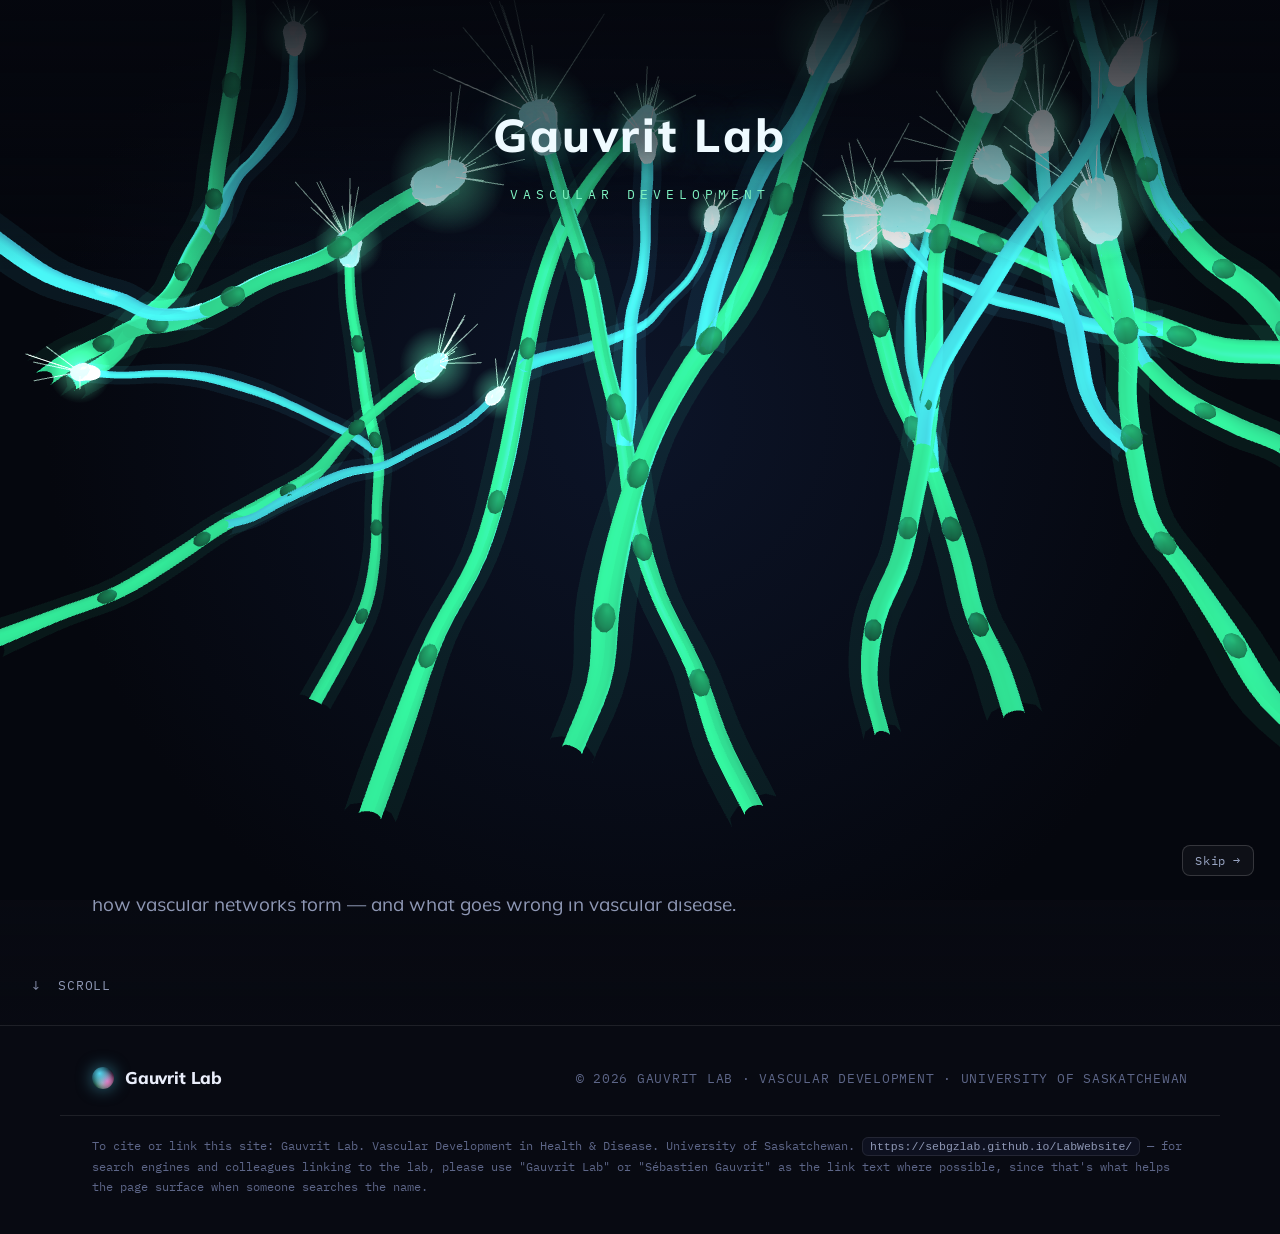
==== commit d43c8bc3: "Add files via upload" ====
--- a/index.html
+++ b/index.html
@@ -2,9 +2,10 @@
 <!--
   GAUVRIT LAB - Vascular Development in Health and Disease
   University of Saskatchewan, College of Medicine
-  To edit the news, find the section labelled NEWS below and change the text inside each
-  div with class "news". To add an item, copy one such block and paste it as the first one.
-  Images are embedded directly in this file, so it works anywhere.
+  Multi-page site: each topic lives on its own page (see nav). Shared look and
+  behaviour live in styles.css and script.js; the homepage intro animation is
+  in intro.js. Images/video are embedded directly in each page, so it works
+  anywhere without a build step.
 -->
 <html lang="en">
 <head>
@@ -14,14 +15,14 @@
 <meta name="description" content="Sébastien Gauvrit's lab at the University of Saskatchewan studies how blood and lymphatic vessels form in health and disease, using zebrafish and mouse models and live confocal imaging.">
 <link rel="canonical" href="https://sebgzlab.github.io/LabWebsite/">
 <meta property="og:type" content="website">
-<meta property="og:title" content="Gauvrit Lab — Vascular Development in Health &amp; Disease">
-<meta property="og:description" content="Sébastien Gauvrit's lab at the University of Saskatchewan studies how blood and lymphatic vessels form in health and disease, using zebrafish and mouse models.">
+<meta property="og:title" content="Gauvrit Lab — Vascular Development in Health &amp; Disease · USask">
+<meta property="og:description" content="Sébastien Gauvrit's lab at the University of Saskatchewan studies how blood and lymphatic vessels form in health and disease, using zebrafish and mouse models and live confocal imaging.">
 <meta property="og:url" content="https://sebgzlab.github.io/LabWebsite/">
 <meta property="og:site_name" content="Gauvrit Lab">
 <meta property="og:locale" content="en_CA">
 <meta name="twitter:card" content="summary_large_image">
-<meta name="twitter:title" content="Gauvrit Lab — Vascular Development in Health &amp; Disease">
-<meta name="twitter:description" content="Studying how blood and lymphatic vessels form in health and disease, using zebrafish and mouse models. University of Saskatchewan.">
+<meta name="twitter:title" content="Gauvrit Lab — Vascular Development in Health &amp; Disease · USask">
+<meta name="twitter:description" content="Sébastien Gauvrit's lab at the University of Saskatchewan studies how blood and lymphatic vessels form in health and disease, using zebrafish and mouse models and live confocal imaging.">
 <script type="application/ld+json">
 {
   "@context": "https://schema.org",
@@ -56,250 +57,9 @@
 <link rel="preconnect" href="https://fonts.googleapis.com">
 <link rel="preconnect" href="https://fonts.gstatic.com" crossorigin>
 <link href="https://fonts.googleapis.com/css2?family=Mulish:wght@400;500;600;700;800&family=IBM+Plex+Mono:wght@400;500&display=swap" rel="stylesheet">
-<style>
-  :root{
-    --bg:#080a12;--bg2:#0e1120;--bg3:#141831;
-    --line:rgba(255,255,255,.09);--line-strong:rgba(255,255,255,.16);
-    --text:#eaeefb;--muted:#8e97b4;--faint:#5d6688;
-    --dapi:#54d6f2;--gfp:#5be6a6;--cherry:#f072c4;
-    --display:'Avenir Next','Avenir','Mulish',system-ui,-apple-system,'Segoe UI',Roboto,sans-serif;
-    --body:'Avenir Next','Avenir','Mulish',system-ui,-apple-system,'Segoe UI',Roboto,sans-serif;
-    --mono:'IBM Plex Mono',ui-monospace,monospace;
-    --wrap:1160px;
-    --lymph:url("[data-uri]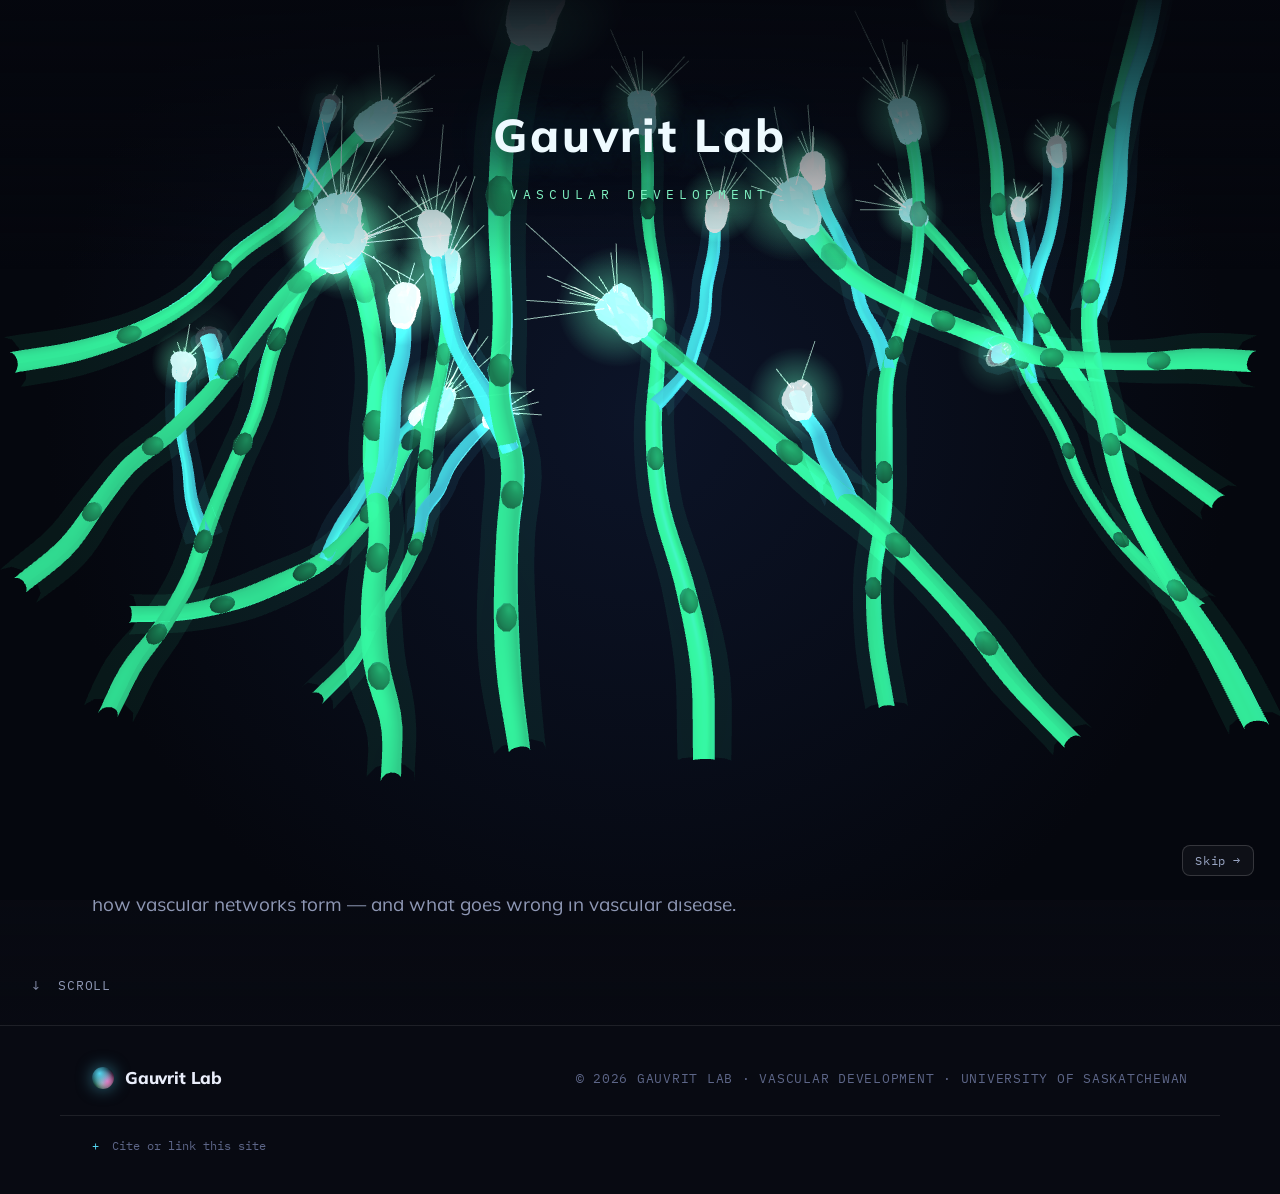
